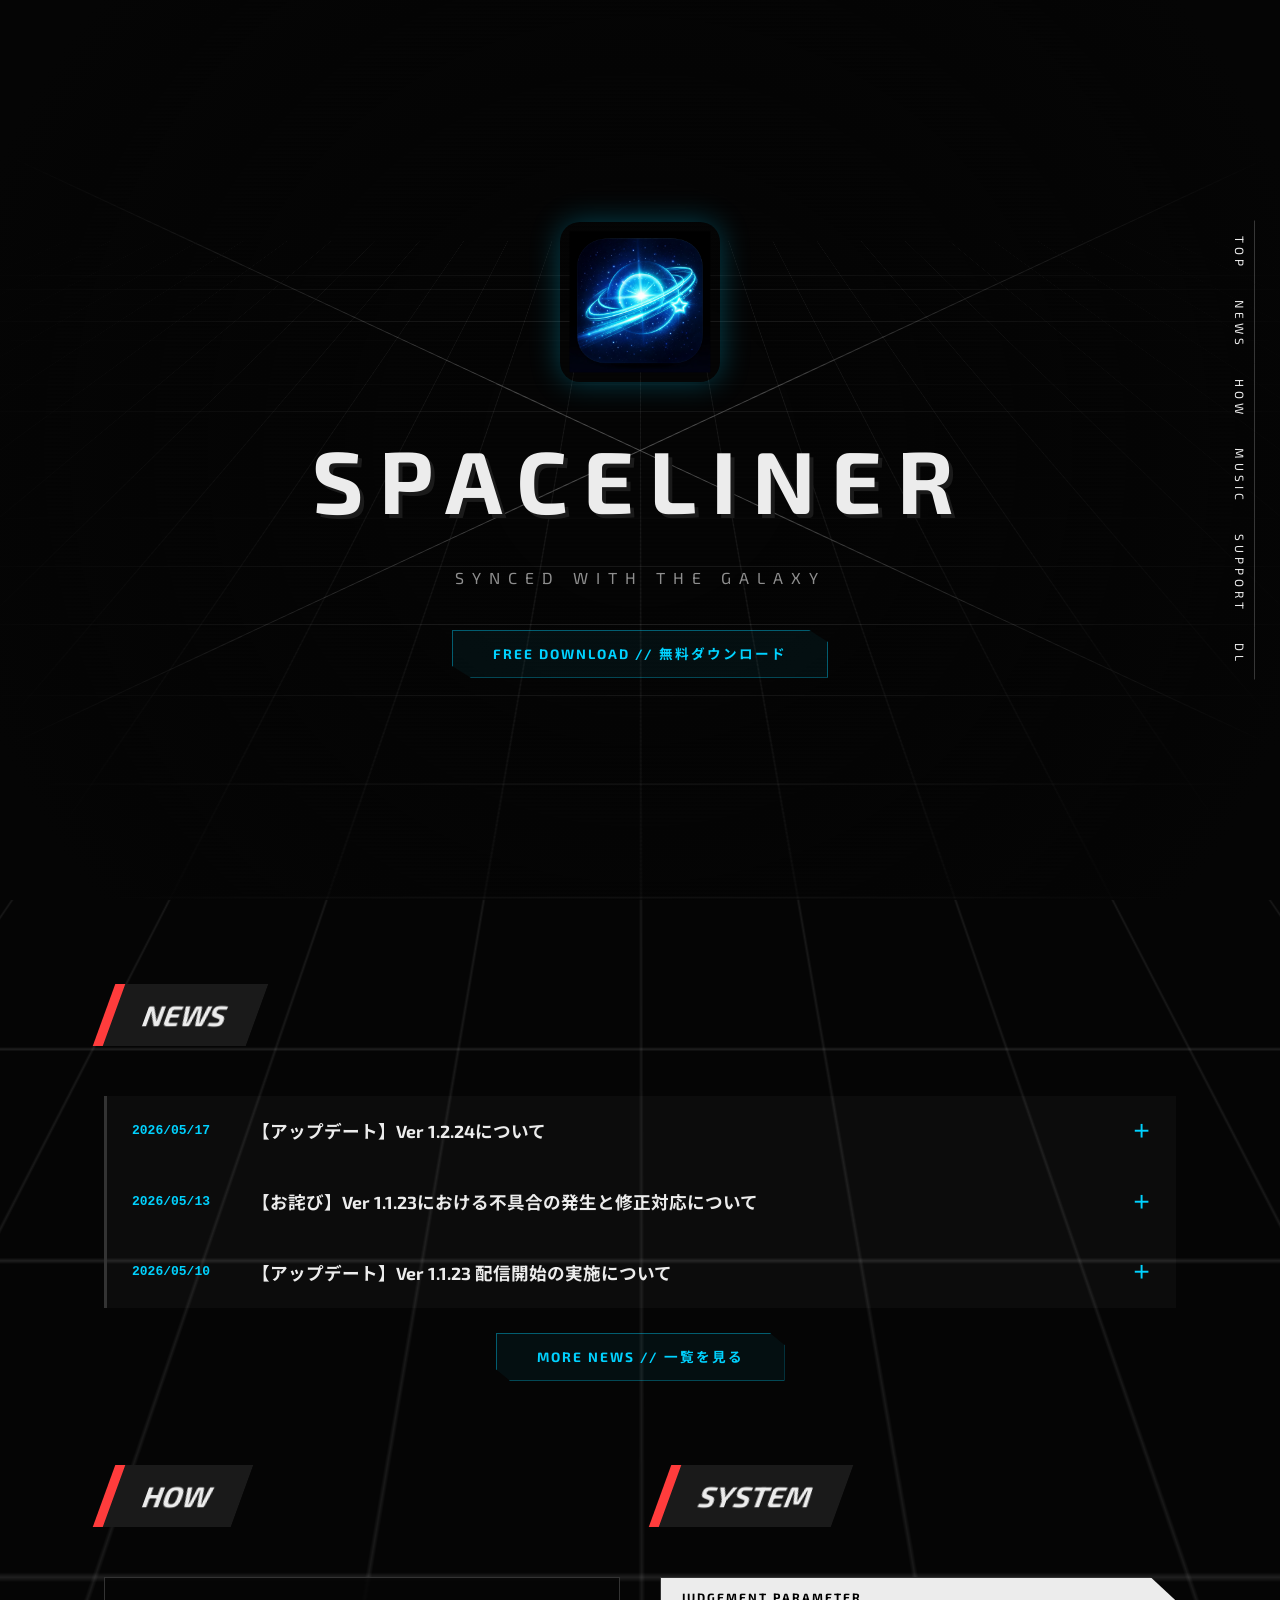
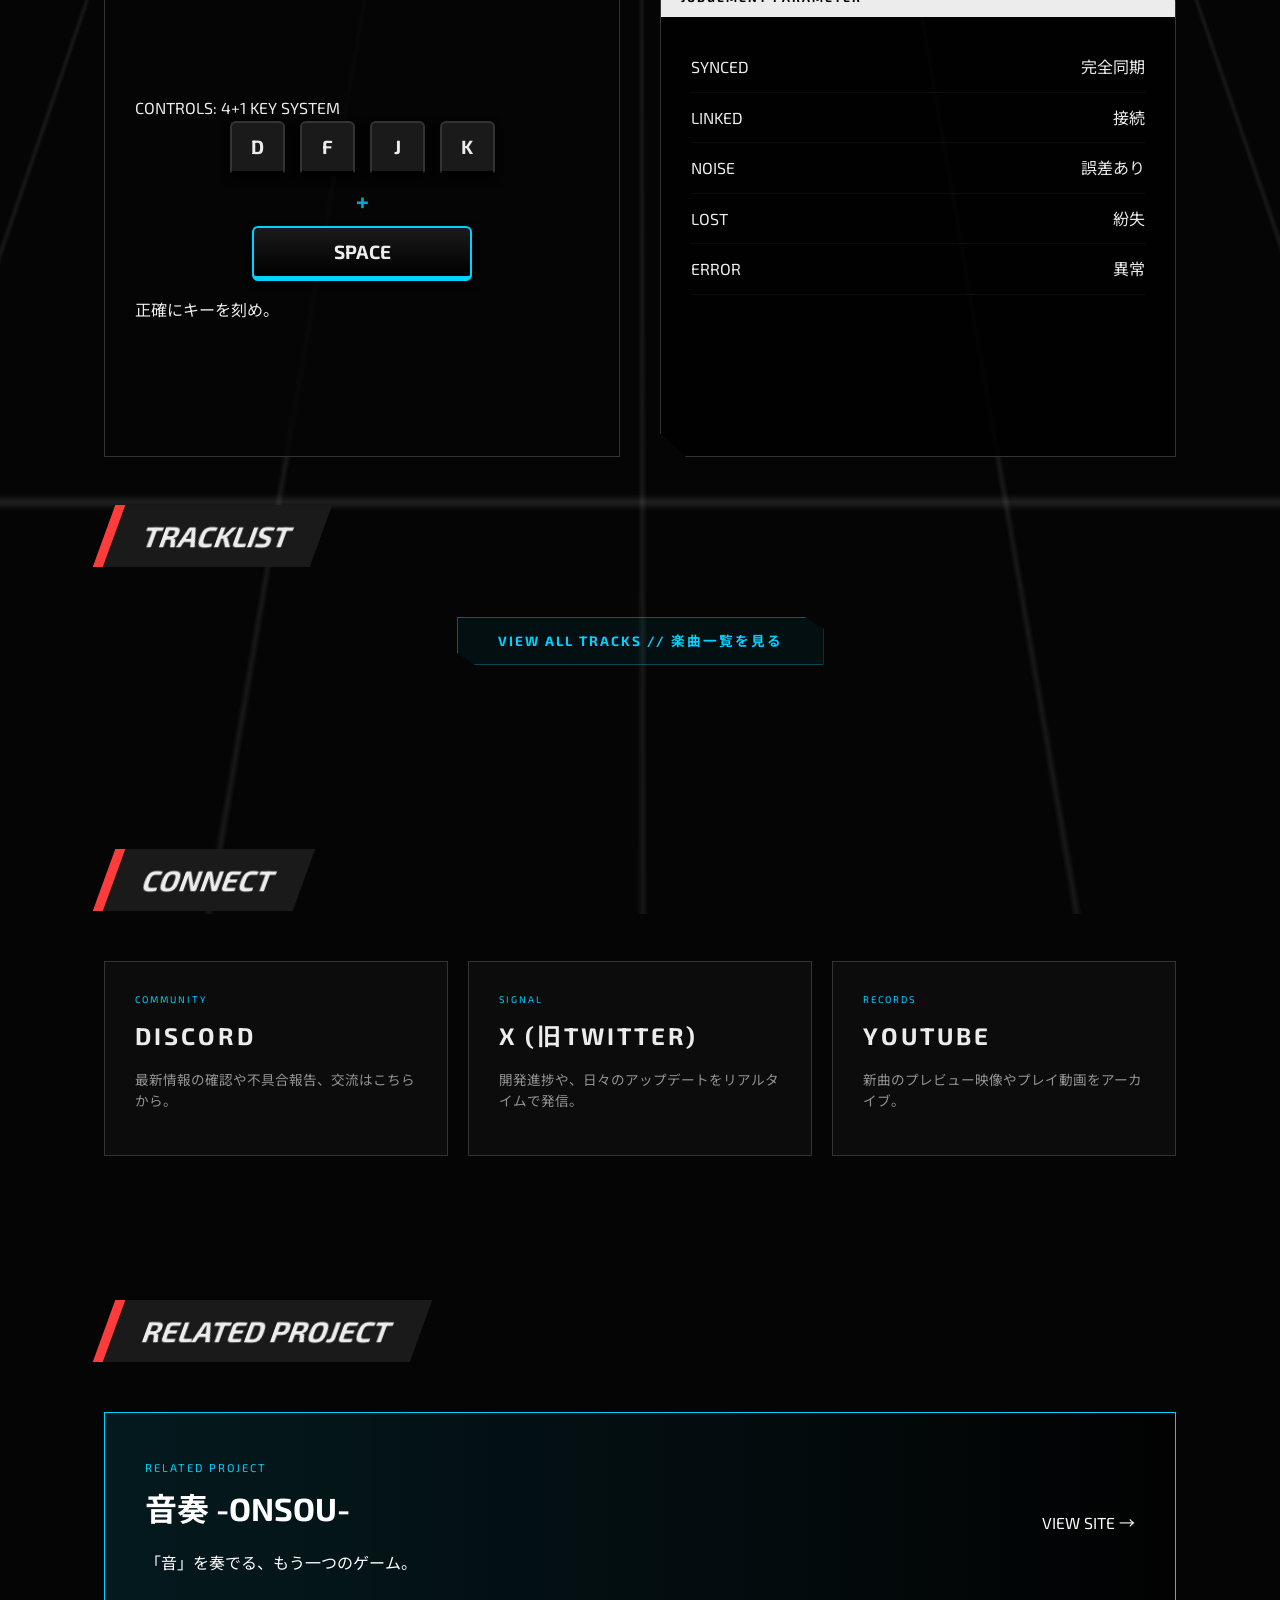
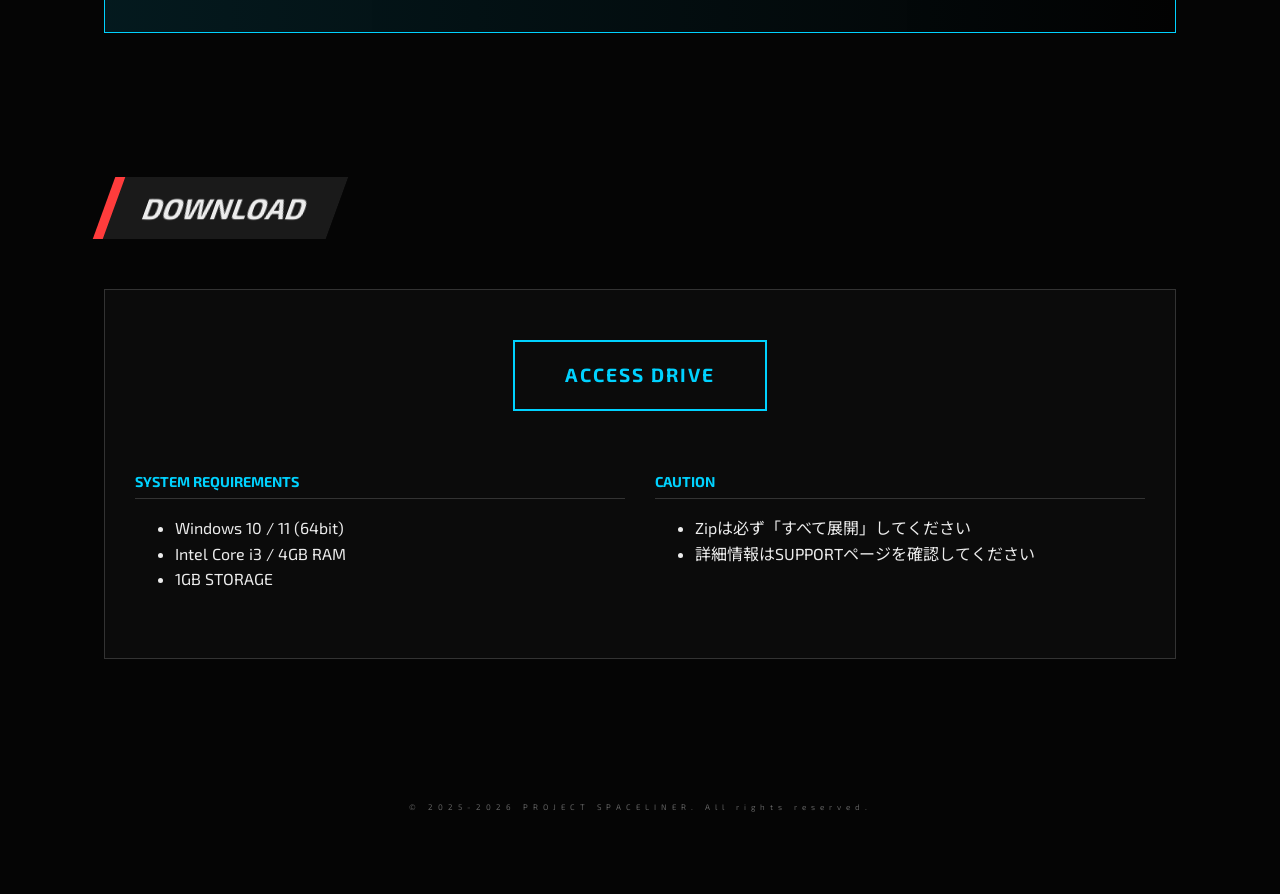
==== index.html @ e297d590 "Update index.html" ====
<!DOCTYPE html>
<html lang="ja">
<head>
    <meta charset="UTF-8">
    <meta name="viewport" content="width=device-width, initial-scale=1.0">
    <meta name="google-site-verification" content="_KMajbnJ4Vms5pa0WgsNROOZJy49E9UuADMhf4TitmY" />
    <title>Spaceliner | Official Site</title>
    <link rel="icon" href="spaceliner_icon_1024_fab.png" type="image/png">
    <link rel="stylesheet" href="style.css">
    <link href="https://fonts.googleapis.com/css2?family=Exo+2:wght@300;700&family=Noto+Sans+JP:wght@300;700&display=swap" rel="stylesheet">
</head>
<body>
    <div id="loader" class="boot-overlay">
            <div class="boot-text">SYSTEM LOADING...</div>
    </div>

    <div class="bg-container">
        <div class="grid-3d"></div>
        <div class="cross-line-l"></div>
        <div class="cross-line-r"></div>
        <div class="scanlines"></div>
    </div>

    <nav class="side-nav">
        <ul>
            <li><a href="#top">TOP</a></li>
            <li><a href="#news">NEWS</a></li>
            <li><a href="#how-to-play">HOW</a></li>
            <li><a href="#tracks">MUSIC</a></li>
            <li><a href="support.html">SUPPORT</a></li>
            <li><a href="#download">DL</a></li>
        </ul>
    </nav>

    <header id="top" class="hero">
        <div class="hero-overlay"></div>
        <div class="hero-content fade-in">
            <div class="logo-area">
                <img src="spaceliner_icon_1024.png" alt="Icon" class="hero-icon">
                <h1>SPACELINER</h1>
            </div>
            <p class="hero-tagline">SYNCED WITH THE GALAXY</p>
            
            <div class="hero-action-area" style="margin-top: 40px;">
                <a href="#download" class="news-more-button">FREE DOWNLOAD // 無料ダウンロード</a>
            </div>
        </div>
    </header>

    <main>
        <section id="news">
            <h2 class="sl-title">NEWS</h2>
            <div id="news-container" class="news-scroll-area">
                <p class="loading">SYNCING DATA...</p>
            </div>
        </section>

        <div class="top-panels-container">
            <section id="how-to-play">
                <h2 class="sl-title">HOW</h2>
                <div class="how-to-container">
                    <div class="how-to-header">CONTROLS: 4+1 KEY SYSTEM</div>
                
                    <div class="control-layout">
                        <div class="key-row-top">
                            <div class="kb-key">D</div>
                            <div class="kb-key">F</div>
                            <div class="kb-key">J</div>
                            <div class="kb-key">K</div>
                        </div>

                        <div class="key-row-mid">
                            <div class="key-separator">+</div>
                        </div>

                        <div class="key-row-bottom">
                            <div class="kb-key space-key">SPACE</div>
                        </div>
                    </div>

                    <p class="how-to-footer">正確にキーを刻め。</p>
                </div>
            </section>
        
            <section id="judgement" class="info-panel">
                <h2 class="sl-title">SYSTEM</h2>
                <div class="result-ui-mock">
                    <div class="result-header">JUDGEMENT PARAMETER</div>
                    <div class="result-body">
                        <div class="judge-row"><span class="label">SYNCED</span><span class="desc">完全同期</span></div>
                        <div class="judge-row"><span class="label">LINKED</span><span class="desc">接続</span></div>
                        <div class="judge-row"><span class="label">NOISE</span><span class="desc">誤差あり</span></div>
                        <div class="judge-row"><span class="label">LOST</span><span class="desc">紛失</span></div>
                        <div class="judge-row error"><span class="label">ERROR</span><span class="desc">異常</span></div>
                    </div>
                </div>
            </section>
        </div>
        
        <section id="tracks">
            <h2 class="sl-title">TRACKLIST</h2>
            
            <div class="news-more-btn-area" style="margin-top: 0; margin-bottom: 40px;">
                <a href="music.html" class="news-more-button">VIEW ALL TRACKS // 楽曲一覧を見る</a>
            </div>

        </section>

        <section id="connect">
            <h2 class="sl-title">CONNECT</h2>
            <div class="connect-grid">
                <a href="https://discord.gg/RG5QnGfpXJ" class="connect-card discord" target="_blank">
                    <div class="connect-tag">COMMUNITY</div>
                    <div class="connect-name">DISCORD</div>
                    <p class="connect-desc">最新情報の確認や不具合報告、交流はこちらから。</p>
                </a>
                <a href="https://x.com/ONSOU_2025" class="connect-card x-twitter" target="_blank">
                    <div class="connect-tag">SIGNAL</div>
                    <div class="connect-name">X (旧TWITTER)</div>
                    <p class="connect-desc">開発進捗や、日々のアップデートをリアルタイムで発信。</p>
                </a>
                <a href="https://www.youtube.com/channel/UCoAnS9vg0TWhv64tVN2DvXw" class="connect-card youtube" target="_blank">
                    <div class="connect-tag">RECORDS</div>
                    <div class="connect-name">YOUTUBE</div>
                    <p class="connect-desc">新曲のプレビュー映像やプレイ動画をアーカイブ。</p>
                </a>
            </div>
        </section>
        
        <section id="related">
            <h2 class="sl-title">RELATED PROJECT</h2>
            <div class="related-container">
                <a href="https://onsou2025.github.io/ONSOU-Home/" class="related-banner">
                    <div class="related-content">
                        <span class="related-tag">RELATED PROJECT</span>
                        <h3 class="related-name">音奏 -ONSOU-</h3>
                        <p class="related-text">「音」を奏でる、もう一つのゲーム。</p>
                    </div>
                    <div class="related-arrow">VIEW SITE →</div>
                </a>
            </div>
        </section>
        
        <section id="download">
            <h2 class="sl-title">DOWNLOAD</h2>
            <div class="dl-card">
                <a href="https://github.com/Spaceliner2026/spaceliner.Web/releases/download/Spaceliner_Installer-v2/Spaceliner_setup-v4.zip" class="dl-button" target="_blank">ACCESS DRIVE</a>
                <div class="spec-grid">
                    <div class="spec-item">
                        <h4 class="sub-title">SYSTEM REQUIREMENTS</h4>
                        <ul>
                            <li>Windows 10 / 11 (64bit)</li>
                            <li>Intel Core i3 / 4GB RAM</li>
                            <li>1GB STORAGE</li>
                        </ul>
                    </div>
                    <div class="spec-item caution">
                        <h4 class="sub-title">CAUTION</h4>
                        <ul>
                            <li>Zipは必ず「すべて展開」してください</li>
                            <li>詳細情報はSUPPORTページを確認してください</li>
                        </ul>
                    </div>
                </div>
            </div>
        </section>
    </main>

    <footer>
        <small>&copy; 2025-<span id="current-year"></span> PROJECT SPACELINER. All rights reserved.</small>
        <script>
            document.getElementById('current-year').textContent = new Date().getFullYear();
        </script>
    </footer>

    <script src="data.js"></script>
    <script>
        
    // Newsの呼び出し（最新3件のみ初期表示）
    function renderNews() {
        const container = document.getElementById('news-container');
        if(!container || !NEWS_DATA) return;
        container.innerHTML = '';
    
        // 最初の3件だけを取り出す
        const displayData = NEWS_DATA.slice(0, 3);
    
        displayData.forEach((item, index) => {
            const article = document.createElement('article');
            article.className = 'news-item accordion-item';
        
            const bodyText = item.body.replace(/\n/g, '<br>');
            const linkHtml = item.linkUrl ? `<a href="${item.linkUrl}" class="news-link" target="_blank">VIEW DETAILS</a>` : '';

            // 💡 階層を整理し、日付・タイトル・＋ボタンを一つのheaderにまとめました
            article.innerHTML = `
                <div class="news-header" onclick="toggleNews(${index})">
                    <span class="news-date">${item.date}</span>
                    <h3 class="news-headline">${item.title}</h3>
                    <span class="news-icon">＋</span>
                </div>
                <div id="news-content-${index}" class="news-content">
                    <div class="news-body-inner">
                        <div class="news-body">${bodyText}</div>
                        ${linkHtml}
                    </div>
                </div>`;
            container.appendChild(article);
        });

        // 3件の下に「NEWS一覧」のボタンを追加
        const btnContainer = document.createElement('div');
        btnContainer.className = 'news-more-btn-area';
        btnContainer.innerHTML = `
            <a href="news.html" class="news-more-button">MORE NEWS // 一覧を見る</a>
        `;
        container.appendChild(btnContainer);
    }

        // 開閉用関数
        function toggleNews(index) {
            const content = document.getElementById(`news-content-${index}`);
            const item = content.parentElement;
            
            // 他のニュースを閉じたい場合はこれを有効化したらいいよ~
            // document.querySelectorAll('.news-content').forEach(el => {
            //    if(el.id !== `news-content-${index}`) el.classList.remove('is-open');
            // });

            content.classList.toggle('is-open');
            item.classList.toggle('is-active');
            
            // アイコンの切り替え
            const icon = item.querySelector('.news-icon');
            icon.textContent = content.classList.contains('is-open') ? '－' : '＋';
        }
        
        // 検索フィルタリング用の関数
        function filterTracks() {
            const keyword = document.getElementById('track-search').value.toLowerCase();
            const selectedLevels = Array.from(document.querySelectorAll('.filter-group input[type="checkbox"]:checked'))
                                        .map(cb => cb.value);

            // 入力がない場合は、最小を0、最大を99として扱う
            const minInput = document.getElementById('lv-min').value;
            const maxInput = document.getElementById('lv-max').value;

            // 数値入力の値を取得（空の場合は制限なし）
            const minLv = minInput === "" ? 0 : parseInt(minInput);
            const maxLv = maxInput === "" ? 99 : parseInt(maxInput);

            renderTracks(keyword, selectedLevels, minLv, maxLv);
        }
        // ページ読み込み時に全ての曲パネルを表示するための初期実行
        window.onload = function() {
            renderNews();
            // 初期状態（空検索、全難易度、Lv0〜99）で呼び出し
            renderTracks("", ["ST", "FD", "OD", "UL"], 0, 99);
            
            // --- 追加：アニメーション制御 ---
            const loader = document.getElementById('loader');
                
            // 1.5秒間「INITIALIZING...」を見せてからフェードアウト
            setTimeout(() => {
                loader.classList.add('is-finished');
                document.body.classList.add('is-loaded');
                    
                // アニメーションが終わったらDOMから削除（メモリ節約）
                setTimeout(() => {
                    loader.style.display = 'none';
                }, 800);
            }, 1000);
        };

        function renderTracks(searchKeyword = "", selectedLevels = [], minLv = 0, maxLv = 99) {
            const container = document.getElementById('track-container');
            if(!container || !MUSIC_DATA) return;
            container.innerHTML = '';

            const filteredData = MUSIC_DATA.filter(track => {
                // 1. 検索ワード判定
                const matchesKeyword = track.title.toLowerCase().includes(searchKeyword) || 
                                       track.artist.toLowerCase().includes(searchKeyword);
        
                // 2. 難易度種類 & 数値判定
                // 選択された各難易度（ST, FD等）のうち、一つでも「数値が範囲内」であれば合格
                const hasMatchingLevel = selectedLevels.some(lv => {
                    const lvValue = parseInt(track[lv]);
                    if (!lvValue) return false; // その難易度が存在しない場合は除外
                    return lvValue >= minLv && lvValue <= maxLv;
                });

                return matchesKeyword && hasMatchingLevel;
            });

            if (filteredData.length === 0) {
                container.innerHTML = '<p class="loading">NO TRACKS FOUND</p>';
                return;
            }

            // 描画処理
            filteredData.forEach((track, index) => {
                const sideClass = (index % 2 === 0) ? 'side-l' : 'side-r';
                const div = document.createElement('div');
                div.className = `track-row ${sideClass}`;
        
               const getLvHtml = (label, value) => {
                    if (!value || value === "") return "";
                    return `<div class="${label}-label">Lv.${value}</div>`;
                };
                    
                div.innerHTML = `
                    <div class="track-cell">
                        <div class="track-info">
                            <span class="track-artist">${track.artist}</span>
                            <span class="track-title">${track.title}</span>
                        </div>
                        <div class="track-levels">
                            ${getLvHtml('ST', track.ST)}
                            ${getLvHtml('FD', track.FD)}
                            ${getLvHtml('OD', track.OD)}
                            ${getLvHtml('UL', track.UL)}
                        </div>
                    </div>
                `;
                container.appendChild(div);
            });
        }
        
        renderNews();
        renderTracks();
    </script>
</body>
</html>
---- style.css ----
/* =========================================
   Spaceliner Unified Style Sheet (Final Fix)
   ========================================= */

:root {
    --bg-black: #050505;
    --ui-gray: #1a1a1a;
    --ui-mid: #333;
    --ui-light: #ececec;
    --accent-red: #ff3c3c;
    --accent-blue: #00d2ff;
    --font-main: 'Exo 2', 'Noto Sans JP', sans-serif;
}

* { box-sizing: border-box; }
html { scroll-behavior: smooth; }

body {
    background-color: var(--bg-black);
    color: var(--ui-light);
    font-family: var(--font-main);
    margin: 0;
    overflow-x: hidden;
    line-height: 1.6;
}

/* --- 起動アニメーション用の設定 --- */

/* 1. 初期状態：メインコンテンツを隠しておく */
main, .side-nav {
    opacity: 0;
    transform: translateY(20px);
    transition: opacity 1s ease, transform 1s ease;
}

/* 2. 起動完了時のクラス */
body.is-loaded main {
    opacity: 1;
    transform: translateY(0);
}

body.is-loaded .side-nav {
    opacity: 1;
}

/* 3. 画面全体を覆うグリッチ・ブート画面 */
.boot-overlay {
    position: fixed;
    top: 0;
    left: 0;
    width: 100%;
    height: 100%;
    background: var(--bg-black);
    z-index: 9999;
    display: flex;
    flex-direction: column;
    align-items: center;
    justify-content: center;
    pointer-events: none;
    transition: opacity 0.8s ease;
}

/* 読み込み中のテキストアニメーション */
.boot-text {
    font-family: monospace;
    color: var(--accent-blue);
    font-size: 1rem;
    letter-spacing: 5px;
    text-transform: uppercase;
    overflow: hidden;
    white-space: nowrap;
    border-right: 2px solid var(--accent-blue);
    width: 0;
    animation: typing 0.5s steps(20, end) forwards, blink 0.5s step-end infinite;
}

@keyframes typing {
    from { width: 0; }
    to { width: 250px; }
}

@keyframes blink {
    from, to { border-color: transparent; }
    50% { border-color: var(--accent-blue); }
}

/* フェードアウト用 */
.boot-overlay.is-finished {
    opacity: 0;
}

/* --- 背景演出 (Background Effects) --- */
.bg-container {
    position: fixed; top: 0; left: 0; width: 100%; height: 100%;
    z-index: -10;
    perspective: 1000px;
}

.cross-line-l, .cross-line-r {
    position: absolute; width: 200%; height: 1px;
    background: linear-gradient(90deg, transparent, rgba(255,255,255,0.3), transparent);
    top: 50%; left: -50%; pointer-events: none;
}
.cross-line-l { transform: rotate(25deg); animation: bg-pulse 10s infinite alternate; }
.cross-line-r { transform: rotate(-25deg); animation: bg-pulse 10s infinite alternate-reverse; }

@keyframes bg-pulse { from { opacity: 0.1; } to { opacity: 0.5; } }

.grid-3d {
    position: absolute; width: 200%; height: 200%; top: -50%; left: -50%;
    background-image:
        linear-gradient(to right, rgba(255,255,255,0.075) 1px, transparent 1px),
        linear-gradient(to bottom, rgba(255,255,255,0.1) 1px, transparent 1px);
    background-size: 80px 80px; transform: rotateX(65deg);
    animation: grid-move 5s linear infinite;
}
@keyframes grid-move { 0% { transform: rotateX(65deg) translateY(0); } 100% { transform: rotateX(65deg) translateY(80px); } }

.scanlines {
    position: absolute; top: 0; left: 0; width: 100%; height: 100%;
    background: linear-gradient(rgba(18, 16, 16, 0) 50%, rgba(0, 0, 0, 0.2) 50%);
    background-size: 100% 4px; z-index: 5; pointer-events: none;
}

/* --- ナビゲーション (Navigation) --- */
.side-nav {
    position: fixed; right: 25px; top: 50%; transform: translateY(-50%); z-index: 1000;
}
.side-nav ul { list-style: none; padding: 0; margin: 0; }
.side-nav a {
    color: var(--ui-light); text-decoration: none; writing-mode: vertical-rl;
    font-size: 0.75rem; letter-spacing: 4px; padding: 15px 5px;
    border-right: 1px solid rgba(255,255,255,0.2); transition: 0.3s;
    display: block;
}
.side-nav a:hover { color: var(--accent-red); border-right: 1px solid var(--accent-red); }

/* --- コンテンツ共通 (Common) --- */
section {
    padding: 60px 5%;
    max-width: 1200px; /* ここが全体の基本横幅になります */
    margin: 0 auto;
}

.sl-title {
    font-size: 1.8rem; padding: 8px 30px; background: var(--ui-gray);
    display: inline-block; transform: skewX(-20deg);
    border-left: 10px solid var(--accent-red); margin-bottom: 50px;
    font-weight: 700;
}

/* --- ヒーローエリア (Hero) --- */
.hero, .support-hero {
    min-height: 80vh; display: flex; align-items: center; justify-content: center;
    text-align: center; position: relative; padding: 0 5%;
}
.hero { height: 100vh; }
.hero-overlay {
    position: absolute; top: 0; left: 0; width: 100%; height: 100%;
    background: radial-gradient(circle, transparent 20%, var(--bg-black) 90%);
    z-index: 1;
}
.hero-content { position: relative; z-index: 10; }
.hero-icon { width: 160px; border-radius: 20px; margin-bottom: 20px; box-shadow: 0 0 30px rgba(0, 210, 255, 0.3); }
h1 { font-size: clamp(2.5rem, 8vw, 5.5rem); letter-spacing: 15px; margin: 0; font-weight: 700; text-shadow: 4px 4px 0 var(--ui-gray); }
.hero-tagline { font-size: 1rem; letter-spacing: 8px; opacity: 0.6; margin-top: 15px; text-transform: uppercase; }

/* --- ヒーローエリア専用の目立つDLボタン --- */
.hero-download-button {
    display: inline-block;
    border: 1px solid rgba(255, 60, 60, 0.5);
    background: rgba(255, 60, 60, 0.05);
    color: var(--accent-red);
    padding: 15px 50px;
    font-size: 0.95rem;
    font-weight: bold;
    text-decoration: none;
    letter-spacing: 2px;
    transition: 0.3s cubic-bezier(0.19, 1, 0.22, 1);
    clip-path: polygon(0 0, 95% 0, 100% 25%, 100% 100%, 5% 100%, 0 75%);
}

.hero-download-button:hover {
    background: var(--accent-red);
    color: #000;
    border-color: var(--accent-red);
    box-shadow: 0 0 25px rgba(255, 60, 60, 0.6);
    transform: translateY(-2px);
}

/* --- ニュース (News) --- */

.news-item {
    background: rgba(255,255,255,0.03);
    border-left: 3px solid var(--ui-mid);
    transition: 0.3s;
    cursor: pointer;
    position: relative;
}

.news-item:hover {
    background: rgba(255,255,255,0.07);
    border-left-color: var(--accent-blue);
}

.news-item.is-active {
    background: rgba(255,255,255,0.1);
    border-left-color: var(--accent-red);
}

.news-header {
    padding: 20px 25px;
    display: flex;
    align-items: center;
    justify-content: space-between; /* 💡 左右の両端に要素を分散配置する */
    width: 100%;
}

.news-headline {
    font-size: 1.1rem;
    margin: 0;
    flex: 1; /* 💡 タイトルエリアを限界まで横に広げ、＋ボタンを右端へ押し出す */
}

.news-icon {
    font-size: 1.2rem;
    color: var(--accent-blue);
    margin-left: 20px;
    font-weight: bold;
    flex-shrink: 0; /* 💡 画面幅が狭まっても＋ボタンが潰れないように固定 */
}

.news-meta {
    display: flex;
    align-items: center;
    flex: 1;
}

.news-date {
    color: var(--accent-blue);
    font-family: monospace;
    font-weight: bold;
    margin-right: 20px;
    min-width: 100px;
}

.news-content {
    max-height: 0;
    overflow: hidden;
    transition: max-height 0.4s cubic-bezier(0, 1, 0, 1);
    background: rgba(0, 0, 0, 0.2);
}

.news-content.is-open {
    max-height: 1000px;
    transition: max-height 0.6s ease-in;
}

.news-body-inner {
    padding: 0 25px 30px 25px;
}

.news-body {
    font-size: 0.95rem;
    opacity: 0.8;
    margin: 15px 0;
    line-height: 1.8;
}

.news-link {
    display: inline-block; background: var(--ui-light); color: #000;
    padding: 6px 20px; text-decoration: none; font-size: 0.75rem; font-weight: bold;
    clip-path: polygon(0 0, 90% 0, 100% 100%, 0% 100%); transition: 0.3s;
}
.news-link:hover { background: var(--accent-blue); transform: scale(1.05); }

@media (max-width: 600px) {
    .news-header { flex-direction: column; align-items: flex-start; gap: 8px; }
    .news-icon { position: absolute; right: 20px; top: 25px; }
}

/* --- NEWS一覧（MORE NEWS）ボタンのデザイン --- */
.news-more-btn-area {
    text-align: center;
    margin-top: 25px;
    width: 100%;
}

.news-more-button {
    display: inline-block;
    border: 1px solid rgba(0, 210, 255, 0.4);
    background: rgba(0, 210, 255, 0.05);
    color: var(--accent-blue);
    padding: 12px 40px;
    font-size: 0.85rem;
    font-weight: bold;
    text-decoration: none;
    letter-spacing: 2px;
    transition: 0.3s cubic-bezier(0.19, 1, 0.22, 1);
    /* 右上と左下を少しだけカットしてシャープにする */
    clip-path: polygon(0 0, 95% 0, 100% 25%, 100% 100%, 5% 100%, 0 75%);
}

.news-more-button:hover {
    background: var(--accent-blue);
    color: #000;
    border-color: var(--accent-blue);
    box-shadow: 0 0 20px rgba(0, 210, 255, 0.4);
    transform: translateY(-2px);
}


/* --- 5. HOW & SYSTEM 横並び2分割調整エリア --- */

/* 左右を包む大枠（section要素は個別にせず、ここで一括コントロール） */
/* 親コンテナ：最大幅を1200pxにして中央寄せ */
.top-panels-container {
    display: flex;
    gap: 40px; /* 左右のパネルの間の溝 */
    max-width: 1200px;
    margin: 0 auto 100px auto; /* 💡 3つ目の値を 40px から 100px に増やして下の重なりを回避！ */
    padding: 0 5%; /* sectionの左右パディングと連動 */
    align-items: stretch; /* 左右の要素の高さを同じに揃える */
}

/* 左右それぞれのパネルセクション */
.top-panels-container section {
    flex: 1;
    min-width: 0;
    padding: 0 !important; /* 個別セクションのpaddingを消し、コンテナ側で制御してズレを防ぐ */
    margin: 0;
}

/* HOW TO PLAYの枠 */
.how-to-container {
    border: 1px solid var(--ui-mid);
    background: rgba(5, 5, 5, 0.8);
    padding: 30px;
    height: 100%;
    display: flex;
    flex-direction: column;
    justify-content: center; /* 中身のキーボードを上下中央寄せ */
}

/* SYSTEMの判定モック枠 */
.result-ui-mock {
    border: 1px solid var(--ui-mid);
    background: rgba(0,0,0,0.8);
    width: 100%;
    height: 100%;
    clip-path: polygon(0 0, 95% 0, 100% 5%, 100% 100%, 5% 100%, 0 95%);
}

/* SYSTEMの内部装飾 */
.result-header { background: var(--ui-light); color: #000; padding: 10px 20px; font-size: 0.75rem; font-weight: bold; letter-spacing: 2px; }
.result-body { padding: 25px 30px; }
.judge-row { display: flex; justify-content: space-between; padding: 12px 0; border-bottom: 1px solid rgba(255,255,255,0.05); }

/* モバイル表示（900px以下）の時の調整 */
@media (max-width: 900px) {
    .top-panels-container {
        flex-direction: column;
        gap: 40px;
    }
    .how-to-container, 
    .result-ui-mock {
        height: auto;
    }
    .result-ui-mock {
        clip-path: polygon(0 0, 92% 0, 100% 8%, 100% 100%, 8% 100%, 0 92%);
    }
}


/* --- キーボードパーツ設定 --- */
.control-layout {
    display: flex;
    flex-direction: column;
    align-items: center;
    gap: 10px;
}

.key-row-top { display: flex; gap: 15px; }
.key-row-mid { height: 30px; display: flex; align-items: center; justify-content: center; }
.key-separator { font-size: 1.5rem; color: var(--accent-blue); font-weight: bold; opacity: 0.8; }
.key-row-bottom { display: flex; justify-content: center; }

.kb-key {
    width: 55px; height: 55px; background: var(--ui-gray); border: 2px solid var(--ui-mid);
    border-bottom: 5px solid #000; display: flex; align-items: center; justify-content: center;
    font-weight: bold; font-size: 1.2rem; color: var(--ui-light); border-radius: 6px;
    box-shadow: 0 4px 10px rgba(0,0,0,0.5);
}

.space-key {
    width: 220px;
    background: linear-gradient(180deg, var(--ui-gray), #000);
    border-color: var(--accent-blue);
}

@media (max-width: 600px) {
    .kb-key { width: 45px; height: 45px; font-size: 1rem; }
    .space-key { width: 180px; }
}

/* --- CONNECT & RELATED --- */
.connect-grid { display: grid; grid-template-columns: repeat(auto-fit, minmax(280px, 1fr)); gap: 20px; }
.connect-card { background: rgba(255, 255, 255, 0.03); border: 1px solid var(--ui-mid); padding: 30px; text-decoration: none; color: inherit; transition: 0.4s cubic-bezier(0.165, 0.84, 0.44, 1); position: relative; overflow: hidden; }
.connect-card::before { content: ""; position: absolute; top: 0; left: 0; width: 100%; height: 2px; background: var(--accent-blue); transform: scaleX(0); transform-origin: left; transition: 0.4s; }
.connect-card:hover { background: rgba(255, 255, 255, 0.08); transform: translateY(-5px); border-color: var(--accent-blue); }
.connect-card:hover::before { transform: scaleX(1); }
.connect-tag { font-size: 0.6rem; color: var(--accent-blue); letter-spacing: 2px; margin-bottom: 10px; }
.connect-name { font-size: 1.5rem; font-weight: 700; margin-bottom: 15px; letter-spacing: 3px; }
.connect-desc { font-size: 0.85rem; opacity: 0.6; line-height: 1.5; }

.connect-card.discord:hover { border-color: #5865F2; }
.connect-card.discord:hover .connect-tag { color: #5865F2; }
.connect-card.youtube:hover { border-color: #FF0000; }
.connect-card.youtube:hover .connect-tag { color: #FF0000; }

.related-banner { display: flex; justify-content: space-between; align-items: center; background: linear-gradient(90deg, rgba(0, 210, 255, 0.1), rgba(0, 0, 0, 0.5)); border: 1px solid var(--accent-blue); padding: 40px; text-decoration: none; color: white; transition: 0.3s; }
.related-banner:hover { background: linear-gradient(90deg, rgba(0, 210, 255, 0.2), rgba(0, 0, 0, 0.8)); box-shadow: 0 0 20px rgba(0, 210, 255, 0.3); }
.related-tag { font-size: 0.7rem; color: var(--accent-blue); letter-spacing: 2px; }
.related-name { font-size: 2rem; margin: 5px 0; }


/* --- DOWNLOAD & SPEC --- */
.dl-card { background: rgba(13,13,13,0.9); padding: 50px 30px; border: 1px solid var(--ui-mid); text-align: center; }
.dl-button { display: inline-block; border: 2px solid var(--accent-blue); color: var(--accent-blue); padding: 18px 50px; text-decoration: none; font-weight: bold; font-size: 1.2rem; margin-bottom: 40px; transition: 0.3s; letter-spacing: 2px; }
.dl-button:hover { background: var(--accent-blue); color: #000; box-shadow: 0 0 25px var(--accent-blue); }
.spec-grid { display: grid; grid-template-columns: 1fr 1fr; gap: 30px; text-align: left; }
.sub-title { font-size: 0.9rem; border-bottom: 1px solid var(--ui-mid); color: var(--accent-blue); margin-bottom: 15px; padding-bottom: 5px; }


/* --- FOOTER & UTILITY --- */
footer { padding: 80px 0; text-align: center; font-size: 0.6rem; letter-spacing: 5px; opacity: 0.4; }
.loading { text-align: center; opacity: 0.5; font-size: 0.8rem; letter-spacing: 3px; }


/* --- レスポンシブ (Mobile Base) --- */
@media (max-width: 800px) {
    h1 { font-size: 2.8rem; letter-spacing: 8px; }
    .hero-tagline { font-size: 0.8rem; letter-spacing: 4px; }
    .track-row { margin: 0 !important; clip-path: none !important; transform: none !important; padding: 20px; }
    .side-l, .side-r { background: var(--ui-gray); border-bottom: 1px solid var(--ui-mid); }
    .spec-grid { grid-template-columns: 1fr; }
    .side-nav { display: none; }
    section { padding: 60px 5%; }
}

/* =========================================
   SUPPORT ページ（FAQ）用追加スタイル
   ========================================= */

/* support.html のときも main 要素をしっかり表示させる */
body.is-loaded main {
    opacity: 1;
    transform: translateY(0);
}

.faq-container {
    display: flex;
    flex-direction: column;
    gap: 20px;
    margin-top: 30px;
}

.faq-item {
    background: rgba(255, 255, 255, 0.03);
    border: 1px solid var(--ui-mid);
    border-left: 4px solid var(--accent-blue);
    padding: 20px 25px;
    transition: 0.3s;
}

.faq-item:hover {
    background: rgba(255, 255, 255, 0.06);
    border-left-color: var(--accent-red);
    box-shadow: 0 0 15px rgba(0, 210, 255, 0.1);
}

.faq-q {
    font-size: 1.1rem;
    font-weight: bold;
    color: var(--accent-blue);
    margin-bottom: 10px;
    display: flex;
    align-items: center;
}

/* 質問の頭に「Q.」を自動で付ける演出 */
.faq-q::before {
    content: "Q. ";
    color: var(--accent-red);
    margin-right: 8px;
    font-family: monospace;
}

.faq-a {
    font-size: 0.95rem;
    color: var(--ui-light);
    opacity: 0.85;
    line-height: 1.7;
    padding-left: 24px;
    white-space: pre-wrap; /* 改行を有効にする */
}

/* --- BUG STATUS BOARD (Optional pages) --- */
.status-tag { display: inline-block; padding: 3px 12px; font-size: 0.7rem; font-weight: bold; border-radius: 2px; margin-bottom: 10px; text-transform: uppercase; letter-spacing: 1px; }
.status-open { background: var(--accent-red); color: #fff; text-shadow: 0 0 5px #000; }
.status-work { background: #ffaa00; color: #000; }
.status-done { background: var(--accent-blue); color: #000; }

.bug-card { background: var(--panel-bg); border: 1px solid var(--ui-mid); padding: 20px; position: relative; overflow: hidden; }
.bug-card::before { content: ""; position: absolute; top: 0; left: 0; width: 3px; height: 100%; }
.bug-card.high::before { background: var(--accent-red); box-shadow: 0 0 10px var(--accent-red); }
.bug-card.mid::before { background: #ffaa00; }
.bug-card.low::before { background: var(--accent-blue); }

.tag-list { display: flex; flex-wrap: wrap; gap: 8px; margin-top: 15px; }
.tag-item { font-size: 0.65rem; color: var(--accent-blue); background: rgba(0, 210, 255, 0.1); border: 1px solid rgba(0, 210, 255, 0.3); padding: 2px 8px; }

/* =========================================
   モバイル・スマホ最適化（上書き・追加）
   ========================================= */

@media (max-width: 800px) {
    /* 1. 楽曲リストのホバー・タップ時のガタつき・ズレを完全に抑え込む */
    .track-row {
        margin: 0 0 10px 0 !important;
        clip-path: none !important;
        transform: none !important;
        padding: 15px 20px !important;
        background: var(--ui-gray) !important; /* グラデーションから単色にして見やすく */
        border: 1px solid var(--ui-mid);
        border-radius: 4px;
    }

    /* スマホではホバーアニメーションを無効化（横揺れを防止） */
    .side-l:hover, .side-r:hover {
        transform: none !important;
        background: var(--ui-gray) !important;
        color: var(--ui-light) !important;
        border-left: none !important;
        border-right: none !important;
    }

    /* セル内の配置をスマホ用に最適化 */
    .track-cell {
        flex-direction: column;
        align-items: flex-start !important;
        gap: 10px;
    }
    .side-r .track-cell {
        text-align: left;
    }

    .track-title {
        font-size: 1.3rem; /* 文字サイズを少しスマホ向けに小さく */
    }

    /* 2. スクールトラップ対策：スマホではリストを固定高にせず全表示（または高さを広げる） */
    .track-scroll-area {
        max-height: none !important; 
        overflow-y: visible !important;
        padding-right: 0;
    }

    /* 3. 難易度・レベルソートの余白調整 */
    .filter-group {
        gap: 8px 5px; /* 縦方向の隙間をしっかり確保 */
    }
    .filter-header {
        margin-bottom: 5px;
        transform: none; /* スマホでは斜めを戻して文字を読みやすく */
    }
    .level-range-filter {
        margin-left: 0;
        margin-top: 5px;
        width: 100%;
    }
}

@media (max-width: 480px) {
    /* 4. 極小画面（iPhone SEなど）でのキーボード配置の崩れ防止 */
    .how-to-container {
        padding: 20px 10px;
    }
    .key-row-top {
        gap: 8px;
    }
    .kb-key {
        width: 40px;
        height: 40px;
        font-size: 0.9rem;
    }
    .space-key {
        width: 150px;
    }
    
    /* ニュースの文字サイズ微調整 */
    .news-headline {
        font-size: 1rem;
    }
}


/* --- 楽曲リスト (Music Cross UI) --- */
.search-container { margin-bottom: 20px; width: 100%; max-width: 600px; }
#track-search {
    width: 100%; background: rgba(255, 255, 255, 0.05); border: none;
    border-left: 4px solid var(--accent-blue); padding: 12px 20px;
    color: var(--ui-light); font-family: var(--font-main); font-size: 1rem;
    letter-spacing: 2px; outline: none; transition: 0.3s;
}
#track-search:focus { background: rgba(255, 255, 255, 0.1); border-left-color: var(--accent-red); box-shadow: 0 0 15px rgba(0, 210, 255, 0.2); }
#track-search::placeholder { color: rgba(255, 255, 255, 0.3); font-size: 0.8rem; }

.filter-group { display: flex; gap: 10px; margin-top: 15px; flex-wrap: wrap; }
.filter-item { cursor: pointer; user-select: none; }
.filter-item input { display: none; }

.filter-header {
    font-size: 0.7rem; color: var(--accent-blue); background: rgba(0, 210, 255, 0.1);
    padding: 2px 10px; margin-right: 5px; border-left: 3px solid var(--accent-blue);
    display: flex; align-items: center; font-weight: bold; letter-spacing: 1px;
    text-transform: uppercase; transform: skewX(-15deg);
}

@media (max-width: 800px) {
    .filter-header { width: 100%; margin-bottom: 5px; margin-left: 0 !important; }
}

.filter-label { display: inline-block; padding: 5px 15px; border: 1px solid rgba(255, 255, 255, 0.2); font-size: 0.75rem; font-weight: bold; transition: 0.3s; background: rgba(0, 0, 0, 0.3); }
.filter-item input:checked + .filter-label { background: var(--ui-light); color: #000; box-shadow: 0 0 10px rgba(255, 255, 255, 0.2); }

.filter-item input:checked + .st-color { border-color: #00ffcc; color: #00ffcc; background: rgba(0, 255, 204, 0.1); }
.filter-item input:checked + .fd-color { border-color: #ffff00; color: #ffff00; background: rgba(255, 255, 0, 0.1); }
.filter-item input:checked + .od-color { border-color: #ff0066; color: #ff0066; background: rgba(255, 0, 102, 0.1); }
.filter-item input:checked + .ul-color { border-color: #aa00ff; color: #aa00ff; background: rgba(170, 0, 255, 0.1); }

.level-range-filter { display: flex; align-items: center; gap: 8px; margin-left: 10px; color: var(--ui-light); font-size: 0.8rem; }
.level-range-filter input { width: 60px; background: rgba(255, 255, 255, 0.05); border: 1px solid var(--ui-mid); color: var(--accent-blue); padding: 4px 8px; text-align: center; font-family: var(--font-main); outline: none; }
.level-range-filter input::-webkit-inner-spin-button, .level-range-filter input::-webkit-outer-spin-button { -webkit-appearance: none; margin: 0; }
.level-range-filter input:focus { border-color: var(--accent-blue); background: rgba(0, 210, 255, 0.1); }

.track-scroll-area { display: flex; flex-direction: column; gap: 15px; max-height: 565px; overflow-y: auto; padding-right: 10px; }
.track-container { display: flex; flex-direction: column; gap: 4px; }
.track-row { position: relative; padding: 20px 40px; transition: 0.5s cubic-bezier(0.19, 1, 0.22, 1); cursor: pointer; text-decoration: none; color: inherit; }

.side-l { background: linear-gradient(90deg, var(--ui-gray) 0%, transparent 100%); clip-path: polygon(0 0, 90% 0, 98% 100%, 0% 100%); margin-right: 8%; }
.side-r { background: linear-gradient(-90deg, var(--ui-gray) 0%, transparent 100%); clip-path: polygon(2% 0, 100% 0, 100% 100%, 10% 100%); margin-left: 8%; text-align: right; }

.side-l:hover { transform: translateX(30px); background: var(--ui-light); color: #000; border-left: 6px solid var(--accent-red); }
.side-r:hover { transform: translateX(-30px); background: var(--ui-light); color: #000; border-right: 6px solid var(--accent-blue); }

.track-cell { display: flex; align-items: center; gap: 20px; }
.side-r .track-cell { justify-content: flex-end; }

.track-levels { display: flex; }
.ST-label { padding: 5px; font-size: 1.5rem; font-weight: 900; color: #3dff3d; font-style: italic; }
.FD-label { padding: 5px; font-size: 1.5rem; font-weight: 900; color: #ffff3d; font-style: italic; }
.OD-label { padding: 5px; font-size: 1.5rem; font-weight: 900; color: var(--accent-red); font-style: italic; }
.UL-label { padding: 5px; font-size: 1.5rem; font-weight: 900; color: #9e3dff; font-style: italic; }

.track-row:hover .ST-label { color: #008000; }
.track-row:hover .FD-label { color: #8a8a00; }
.track-row:hover .OD-label { color: #b30000; }
.track-row:hover .UL-label { color: #5a00b3; }

.track-row:hover .track-cell [class*="-label"] { text-shadow: 1px 1px 0px rgba(255,255,255,0.5); transition: color 0.3s; }
.track-title { font-size: 1.6rem; font-weight: 700; display: block; line-height: 1.2; }
.track-artist { font-size: 0.85rem; opacity: 0.6; }


/* =========================================
   モバイル・スマホ最適化（上書き・追加）
   ========================================= */

@media (max-width: 800px) {
    /* 1. 楽曲リストのホバー・タップ時のガタつき・ズレを完全に抑え込む */
    .track-row {
        margin: 0 0 10px 0 !important;
        clip-path: none !important;
        transform: none !important;
        padding: 15px 20px !important;
        background: var(--ui-gray) !important; /* グラデーションから単色にして見やすく */
        border: 1px solid var(--ui-mid);
        border-radius: 4px;
    }

    /* スマホではホバーアニメーションを無効化（横揺れを防止） */
    .side-l:hover, .side-r:hover {
        transform: none !important;
        background: var(--ui-gray) !important;
        color: var(--ui-light) !important;
        border-left: none !important;
        border-right: none !important;
    }

    /* セル内の配置をスマホ用に最適化 */
    .track-cell {
        flex-direction: column;
        align-items: flex-start !important;
        gap: 10px;
    }
    .side-r .track-cell {
        text-align: left;
    }

    .track-title {
        font-size: 1.3rem; /* 文字サイズを少しスマホ向けに小さく */
    }

    /* 2. スクールトラップ対策：スマホではリストを固定高にせず全表示（または高さを広げる） */
    .track-scroll-area {
        max-height: none !important; 
        overflow-y: visible !important;
        padding-right: 0;
    }

    /* 3. 難易度・レベルソートの余白調整 */
    .filter-group {
        gap: 8px 5px; /* 縦方向の隙間をしっかり確保 */
    }
    .filter-header {
        margin-bottom: 5px;
        transform: none; /* スマホでは斜めを戻して文字を読みやすく */
    }
    .level-range-filter {
        margin-left: 0;
        margin-top: 5px;
        width: 100%;
    }
}

@media (max-width: 480px) {
    /* 4. 極小画面（iPhone SEなど）でのキーボード配置の崩れ防止 */
    .how-to-container {
        padding: 20px 10px;
    }
    .key-row-top {
        gap: 8px;
    }
    .kb-key {
        width: 40px;
        height: 40px;
        font-size: 0.9rem;
    }
    .space-key {
        width: 150px;
    }
    
    /* ニュースの文字サイズ微調整 */
    .news-headline {
        font-size: 1rem;
    }
}
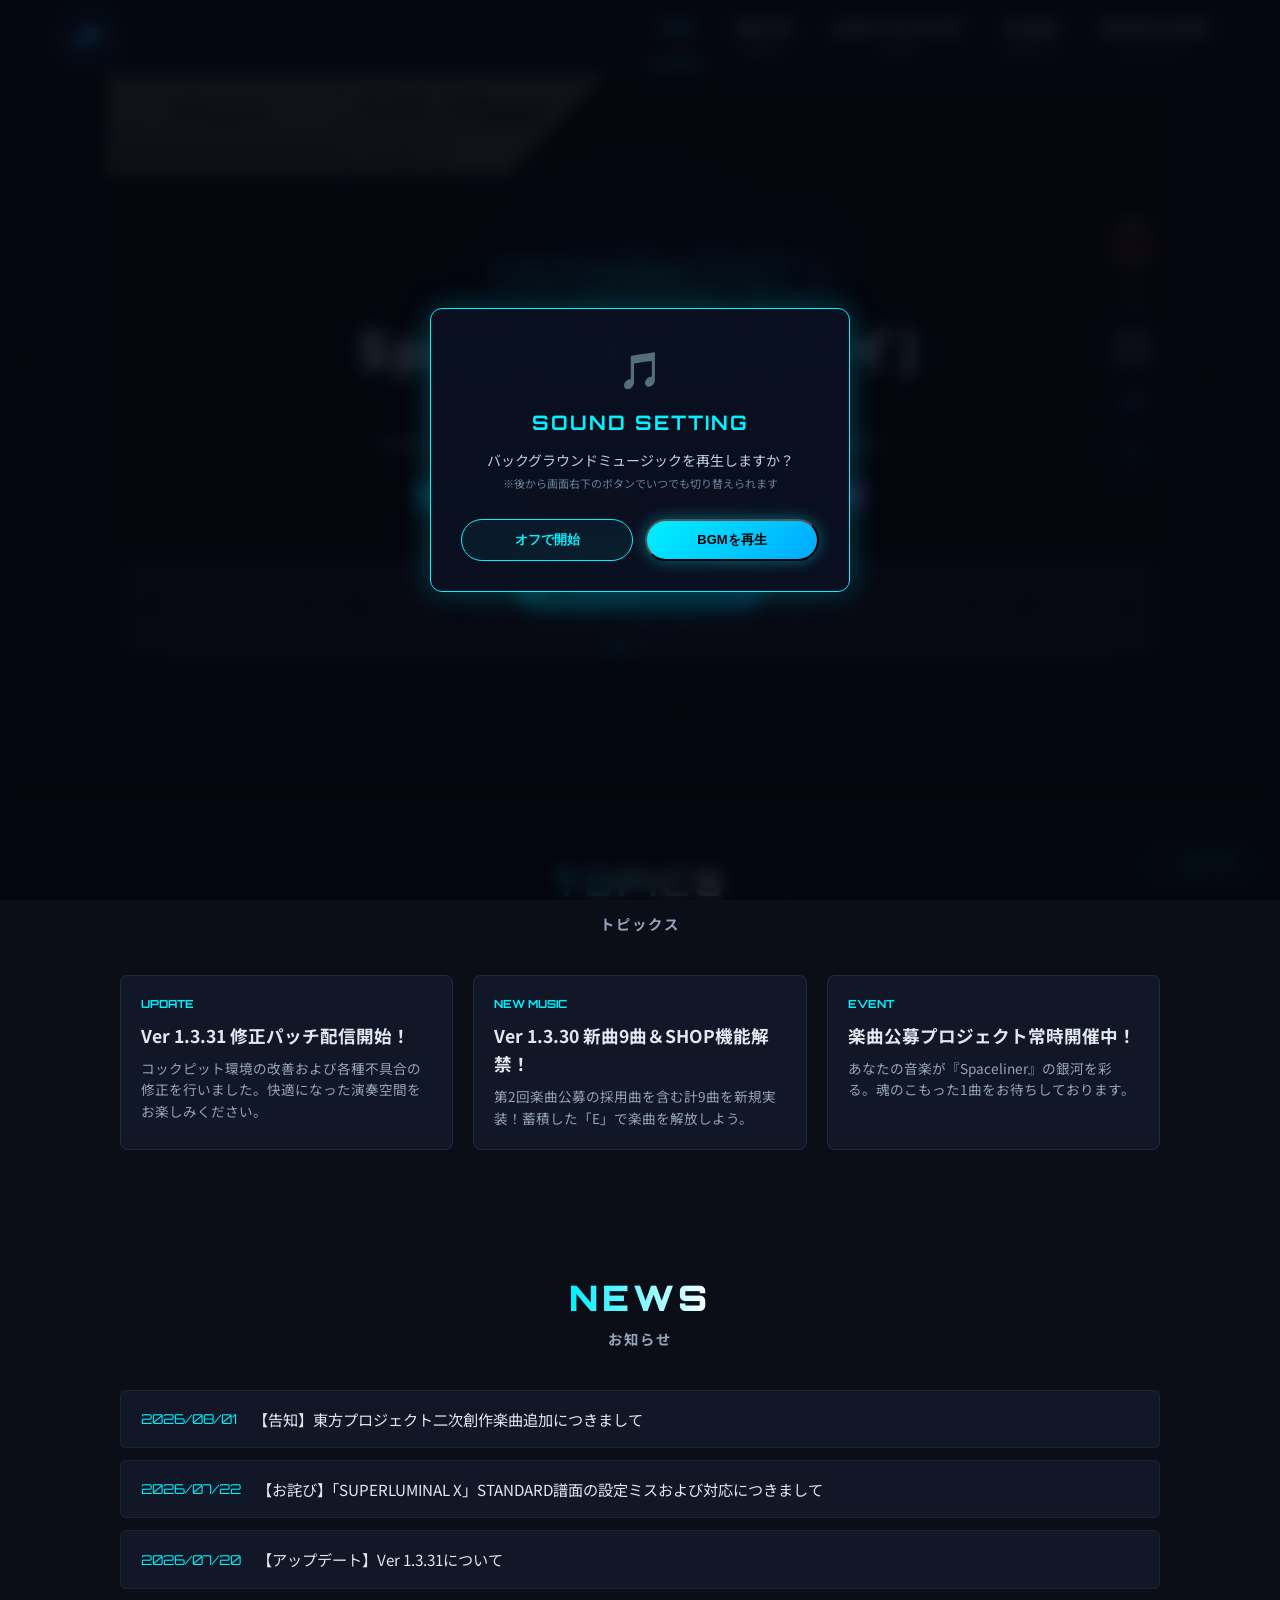
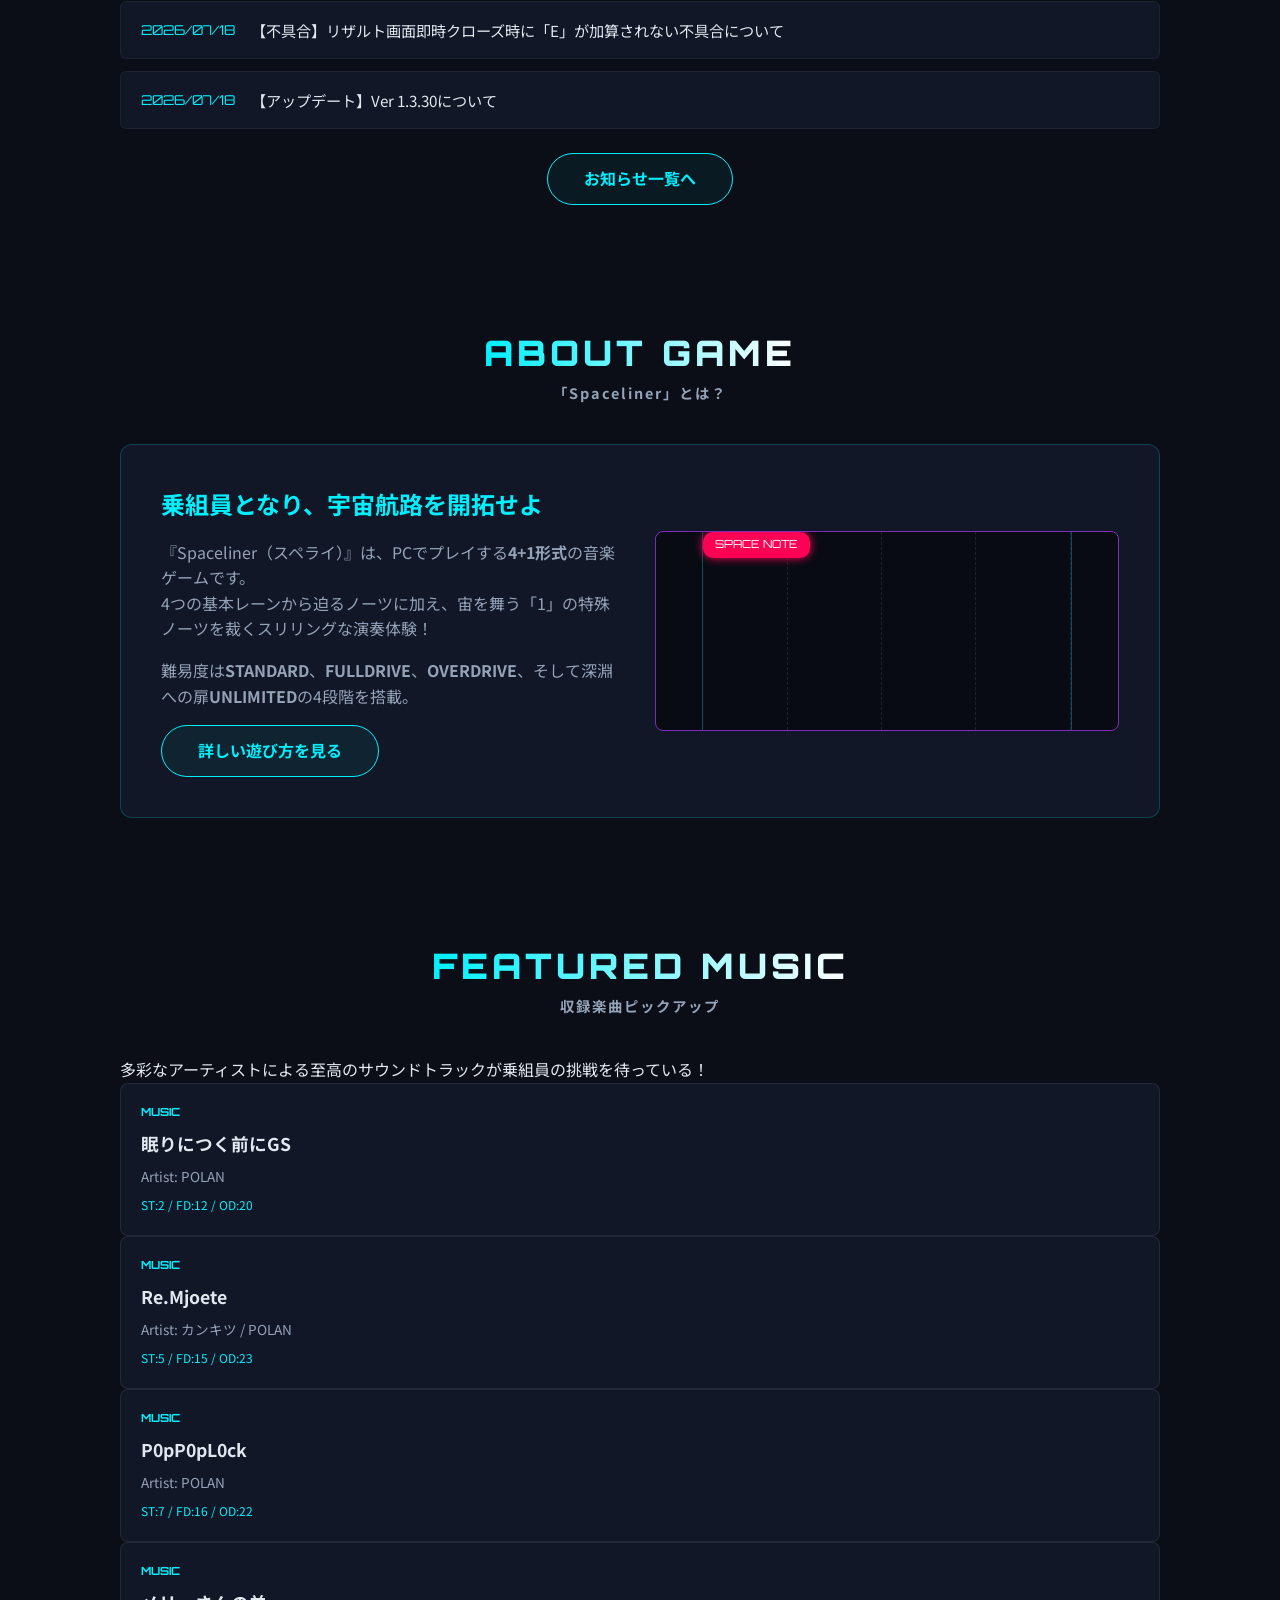
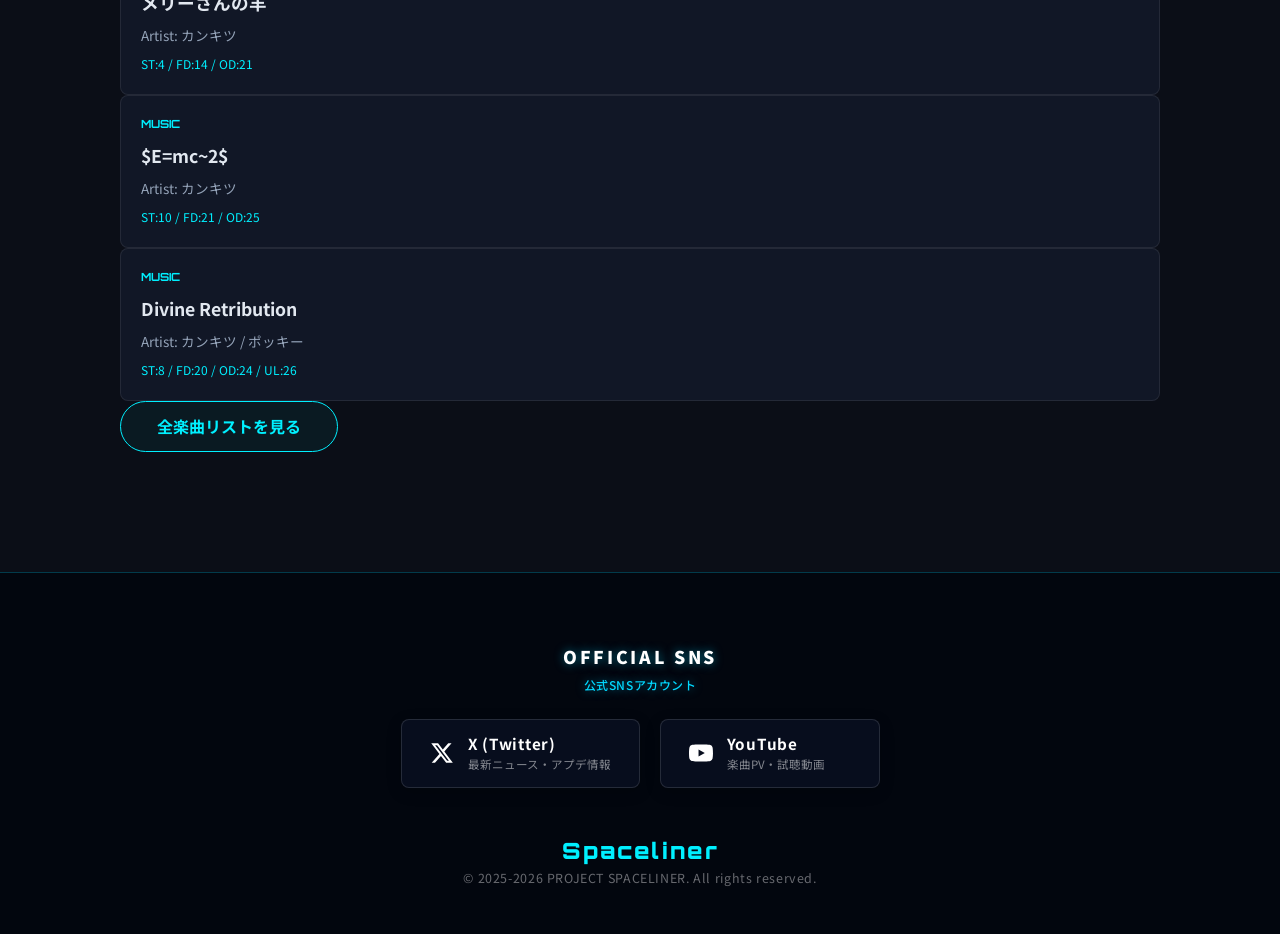
==== commit 4c54ae2a: "Add files via upload" ====
--- a/index.html
+++ b/index.html
@@ -1,334 +1,247 @@
-<!DOCTYPE html>
-<html lang="ja">
-<head>
-    <meta charset="UTF-8">
-    <meta name="viewport" content="width=device-width, initial-scale=1.0">
-    <meta name="google-site-verification" content="_KMajbnJ4Vms5pa0WgsNROOZJy49E9UuADMhf4TitmY" />
-    <title>Spaceliner | Official Site</title>
-    <link rel="icon" href="spaceliner_icon_1024_fab.png" type="image/png">
-    <link rel="stylesheet" href="style.css">
-    <link href="https://fonts.googleapis.com/css2?family=Exo+2:wght@300;700&family=Noto+Sans+JP:wght@300;700&display=swap" rel="stylesheet">
-</head>
-<body>
-    <div id="loader" class="boot-overlay">
-            <div class="boot-text">SYSTEM LOADING...</div>
-    </div>
-
-    <div class="bg-container">
-        <div class="grid-3d"></div>
-        <div class="cross-line-l"></div>
-        <div class="cross-line-r"></div>
-        <div class="scanlines"></div>
-    </div>
-
-    <nav class="side-nav">
-        <ul>
-            <li><a href="#top">TOP</a></li>
-            <li><a href="#news">NEWS</a></li>
-            <li><a href="#how-to-play">HOW</a></li>
-            <li><a href="#tracks">MUSIC</a></li>
-            <li><a href="support.html">SUPPORT</a></li>
-            <li><a href="#download">DL</a></li>
-        </ul>
-    </nav>
-
-    <header id="top" class="hero">
-        <div class="hero-overlay"></div>
-        <div class="hero-content fade-in">
-            <div class="logo-area">
-                <img src="spaceliner_icon_1024.png" alt="Icon" class="hero-icon">
-                <h1>SPACELINER</h1>
-            </div>
-            <p class="hero-tagline">SYNCED WITH THE GALAXY</p>
-            
-            <div class="hero-action-area" style="margin-top: 40px;">
-                <a href="#download" class="news-more-button">FREE DOWNLOAD // 無料ダウンロード</a>
-            </div>
-        </div>
-    </header>
-
-    <main>
-        <section id="news">
-            <h2 class="sl-title">NEWS</h2>
-            <div id="news-container" class="news-scroll-area">
-                <p class="loading">SYNCING DATA...</p>
-            </div>
-        </section>
-
-        <div class="top-panels-container">
-            <section id="how-to-play">
-                <h2 class="sl-title">HOW</h2>
-                <div class="how-to-container">
-                    <div class="how-to-header">CONTROLS: 4+1 KEY SYSTEM</div>
-                
-                    <div class="control-layout">
-                        <div class="key-row-top">
-                            <div class="kb-key">D</div>
-                            <div class="kb-key">F</div>
-                            <div class="kb-key">J</div>
-                            <div class="kb-key">K</div>
-                        </div>
-
-                        <div class="key-row-mid">
-                            <div class="key-separator">+</div>
-                        </div>
-
-                        <div class="key-row-bottom">
-                            <div class="kb-key space-key">SPACE</div>
-                        </div>
-                    </div>
-
-                    <p class="how-to-footer">正確にキーを刻め。</p>
-                </div>
-            </section>
-        
-            <section id="judgement" class="info-panel">
-                <h2 class="sl-title">SYSTEM</h2>
-                <div class="result-ui-mock">
-                    <div class="result-header">JUDGEMENT PARAMETER</div>
-                    <div class="result-body">
-                        <div class="judge-row"><span class="label">SYNCED</span><span class="desc">完全同期</span></div>
-                        <div class="judge-row"><span class="label">LINKED</span><span class="desc">接続</span></div>
-                        <div class="judge-row"><span class="label">NOISE</span><span class="desc">誤差あり</span></div>
-                        <div class="judge-row"><span class="label">LOST</span><span class="desc">紛失</span></div>
-                        <div class="judge-row error"><span class="label">ERROR</span><span class="desc">異常</span></div>
-                    </div>
-                </div>
-            </section>
-        </div>
-        
-        <section id="tracks">
-            <h2 class="sl-title">TRACKLIST</h2>
-            
-            <div class="news-more-btn-area" style="margin-top: 0; margin-bottom: 40px;">
-                <a href="music.html" class="news-more-button">VIEW ALL TRACKS // 楽曲一覧を見る</a>
-            </div>
-
-        </section>
-
-        <section id="connect">
-            <h2 class="sl-title">CONNECT</h2>
-            <div class="connect-grid">
-                <a href="https://discord.gg/RG5QnGfpXJ" class="connect-card discord" target="_blank">
-                    <div class="connect-tag">COMMUNITY</div>
-                    <div class="connect-name">DISCORD</div>
-                    <p class="connect-desc">最新情報の確認や不具合報告、交流はこちらから。</p>
-                </a>
-                <a href="https://x.com/ONSOU_2025" class="connect-card x-twitter" target="_blank">
-                    <div class="connect-tag">SIGNAL</div>
-                    <div class="connect-name">X (旧TWITTER)</div>
-                    <p class="connect-desc">開発進捗や、日々のアップデートをリアルタイムで発信。</p>
-                </a>
-                <a href="https://www.youtube.com/channel/UCoAnS9vg0TWhv64tVN2DvXw" class="connect-card youtube" target="_blank">
-                    <div class="connect-tag">RECORDS</div>
-                    <div class="connect-name">YOUTUBE</div>
-                    <p class="connect-desc">新曲のプレビュー映像やプレイ動画をアーカイブ。</p>
-                </a>
-            </div>
-        </section>
-        
-        <section id="related">
-            <h2 class="sl-title">RELATED PROJECT</h2>
-            <div class="related-container">
-                <a href="https://onsou2025.github.io/ONSOU-Home/" class="related-banner">
-                    <div class="related-content">
-                        <span class="related-tag">RELATED PROJECT</span>
-                        <h3 class="related-name">音奏 -ONSOU-</h3>
-                        <p class="related-text">「音」を奏でる、もう一つのゲーム。</p>
-                    </div>
-                    <div class="related-arrow">VIEW SITE →</div>
-                </a>
-            </div>
-        </section>
-        
-        <section id="download">
-            <h2 class="sl-title">DOWNLOAD</h2>
-            <div class="dl-card">
-                <a href="https://github.com/Spaceliner2026/spaceliner.Web/releases/download/Spaceliner_Installer-v2/Spaceliner_setup-v4.zip" class="dl-button" target="_blank">ACCESS DRIVE</a>
-                <div class="spec-grid">
-                    <div class="spec-item">
-                        <h4 class="sub-title">SYSTEM REQUIREMENTS</h4>
-                        <ul>
-                            <li>Windows 10 / 11 (64bit)</li>
-                            <li>Intel Core i3 / 4GB RAM</li>
-                            <li>1GB STORAGE</li>
-                        </ul>
-                    </div>
-                    <div class="spec-item caution">
-                        <h4 class="sub-title">CAUTION</h4>
-                        <ul>
-                            <li>Zipは必ず「すべて展開」してください</li>
-                            <li>詳細情報はSUPPORTページを確認してください</li>
-                        </ul>
-                    </div>
-                </div>
-            </div>
-        </section>
-    </main>
-
-    <footer>
-        <small>&copy; 2025-<span id="current-year"></span> PROJECT SPACELINER. All rights reserved.</small>
-        <script>
-            document.getElementById('current-year').textContent = new Date().getFullYear();
-        </script>
-    </footer>
-
-    <script src="data.js"></script>
-    <script>
-        
-    // Newsの呼び出し（最新3件のみ初期表示）
-    function renderNews() {
-        const container = document.getElementById('news-container');
-        if(!container || !NEWS_DATA) return;
-        container.innerHTML = '';
-    
-        // 最初の3件だけを取り出す
-        const displayData = NEWS_DATA.slice(0, 3);
-    
-        displayData.forEach((item, index) => {
-            const article = document.createElement('article');
-            article.className = 'news-item accordion-item';
-        
-            const bodyText = item.body.replace(/\n/g, '<br>');
-            const linkHtml = item.linkUrl ? `<a href="${item.linkUrl}" class="news-link" target="_blank">VIEW DETAILS</a>` : '';
-
-            // 💡 階層を整理し、日付・タイトル・＋ボタンを一つのheaderにまとめました
-            article.innerHTML = `
-                <div class="news-header" onclick="toggleNews(${index})">
-                    <span class="news-date">${item.date}</span>
-                    <h3 class="news-headline">${item.title}</h3>
-                    <span class="news-icon">＋</span>
-                </div>
-                <div id="news-content-${index}" class="news-content">
-                    <div class="news-body-inner">
-                        <div class="news-body">${bodyText}</div>
-                        ${linkHtml}
-                    </div>
-                </div>`;
-            container.appendChild(article);
-        });
-
-        // 3件の下に「NEWS一覧」のボタンを追加
-        const btnContainer = document.createElement('div');
-        btnContainer.className = 'news-more-btn-area';
-        btnContainer.innerHTML = `
-            <a href="news.html" class="news-more-button">MORE NEWS // 一覧を見る</a>
-        `;
-        container.appendChild(btnContainer);
-    }
-
-        // 開閉用関数
-        function toggleNews(index) {
-            const content = document.getElementById(`news-content-${index}`);
-            const item = content.parentElement;
-            
-            // 他のニュースを閉じたい場合はこれを有効化したらいいよ~
-            // document.querySelectorAll('.news-content').forEach(el => {
-            //    if(el.id !== `news-content-${index}`) el.classList.remove('is-open');
-            // });
-
-            content.classList.toggle('is-open');
-            item.classList.toggle('is-active');
-            
-            // アイコンの切り替え
-            const icon = item.querySelector('.news-icon');
-            icon.textContent = content.classList.contains('is-open') ? '－' : '＋';
-        }
-        
-        // 検索フィルタリング用の関数
-        function filterTracks() {
-            const keyword = document.getElementById('track-search').value.toLowerCase();
-            const selectedLevels = Array.from(document.querySelectorAll('.filter-group input[type="checkbox"]:checked'))
-                                        .map(cb => cb.value);
-
-            // 入力がない場合は、最小を0、最大を99として扱う
-            const minInput = document.getElementById('lv-min').value;
-            const maxInput = document.getElementById('lv-max').value;
-
-            // 数値入力の値を取得（空の場合は制限なし）
-            const minLv = minInput === "" ? 0 : parseInt(minInput);
-            const maxLv = maxInput === "" ? 99 : parseInt(maxInput);
-
-            renderTracks(keyword, selectedLevels, minLv, maxLv);
-        }
-        // ページ読み込み時に全ての曲パネルを表示するための初期実行
-        window.onload = function() {
-            renderNews();
-            // 初期状態（空検索、全難易度、Lv0〜99）で呼び出し
-            renderTracks("", ["ST", "FD", "OD", "UL"], 0, 99);
-            
-            // --- 追加：アニメーション制御 ---
-            const loader = document.getElementById('loader');
-                
-            // 1.5秒間「INITIALIZING...」を見せてからフェードアウト
-            setTimeout(() => {
-                loader.classList.add('is-finished');
-                document.body.classList.add('is-loaded');
-                    
-                // アニメーションが終わったらDOMから削除（メモリ節約）
-                setTimeout(() => {
-                    loader.style.display = 'none';
-                }, 800);
-            }, 1000);
-        };
-
-        function renderTracks(searchKeyword = "", selectedLevels = [], minLv = 0, maxLv = 99) {
-            const container = document.getElementById('track-container');
-            if(!container || !MUSIC_DATA) return;
-            container.innerHTML = '';
-
-            const filteredData = MUSIC_DATA.filter(track => {
-                // 1. 検索ワード判定
-                const matchesKeyword = track.title.toLowerCase().includes(searchKeyword) || 
-                                       track.artist.toLowerCase().includes(searchKeyword);
-        
-                // 2. 難易度種類 & 数値判定
-                // 選択された各難易度（ST, FD等）のうち、一つでも「数値が範囲内」であれば合格
-                const hasMatchingLevel = selectedLevels.some(lv => {
-                    const lvValue = parseInt(track[lv]);
-                    if (!lvValue) return false; // その難易度が存在しない場合は除外
-                    return lvValue >= minLv && lvValue <= maxLv;
-                });
-
-                return matchesKeyword && hasMatchingLevel;
-            });
-
-            if (filteredData.length === 0) {
-                container.innerHTML = '<p class="loading">NO TRACKS FOUND</p>';
-                return;
-            }
-
-            // 描画処理
-            filteredData.forEach((track, index) => {
-                const sideClass = (index % 2 === 0) ? 'side-l' : 'side-r';
-                const div = document.createElement('div');
-                div.className = `track-row ${sideClass}`;
-        
-               const getLvHtml = (label, value) => {
-                    if (!value || value === "") return "";
-                    return `<div class="${label}-label">Lv.${value}</div>`;
-                };
-                    
-                div.innerHTML = `
-                    <div class="track-cell">
-                        <div class="track-info">
-                            <span class="track-artist">${track.artist}</span>
-                            <span class="track-title">${track.title}</span>
-                        </div>
-                        <div class="track-levels">
-                            ${getLvHtml('ST', track.ST)}
-                            ${getLvHtml('FD', track.FD)}
-                            ${getLvHtml('OD', track.OD)}
-                            ${getLvHtml('UL', track.UL)}
-                        </div>
-                    </div>
-                `;
-                container.appendChild(div);
-            });
-        }
-        
-        renderNews();
-        renderTracks();
-    </script>
-</body>
-</html>
+<!DOCTYPE html>
+<html lang="ja">
+<head>
+  <meta charset="UTF-8">
+  <meta name="viewport" content="width=device-width, initial-scale=1.0">
+  <title>Spaceliner (スペライ) 公式サイト | 4+1形式 PC向け宇宙遠征音楽ゲーム</title>
+  <link rel="stylesheet" href="style.css">
+  <link rel="preconnect" href="https://fonts.googleapis.com">
+  <link rel="preconnect" href="https://fonts.gstatic.com" crossorigin>
+  <link href="https://fonts.googleapis.com/css2?family=Orbitron:wght@400;700;900&family=Noto+Sans+JP:wght@400;700;900&display=swap" rel="stylesheet">
+</head>
+<body class="page-top">
+  <!-- 背景描画用Canvas（最背面に固定配置されます） -->
+  <canvas id="js-space-bg"></canvas>
+
+  <div class="l-wrapper">
+    <!-- Header -->
+    <header class="l-header" id="l-header">
+      <div class="l-header__inner">
+        <h1 class="l-header__logo">
+          <a href="index.html">
+            <img src="spaceliner_icon_1024.png" alt="Spaceliner" class="logo-icon">
+          </a>
+        </h1>
+        <nav class="l-header__nav">
+          <ul class="l-header__navList">
+            <li class="l-header__navItem"><a href="index.html" class="is-active">TOP<span>トップ</span></a></li>
+            <li class="l-header__navItem"><a href="news.html">NEWS<span>お知らせ</span></a></li>
+            <li class="l-header__navItem"><a href="howtoplay.html">HOW TO PLAY<span>遊び方</span></a></li>
+            <li class="l-header__navItem"><a href="music.html">MUSIC<span>楽曲リスト</span></a></li>
+            <li class="l-header__navItem"><a href="download.html">DOWNLOAD<span>ダウンロード</span></a></li>
+          </ul>
+        </nav>
+      </div>
+    </header>
+
+    <!-- 初回訪問時 BGM確認モーダル -->
+    <div class="c-bgm-modal" id="js-bgm-modal" style="display: none;">
+      <div class="c-bgm-modal__content">
+        <div class="c-bgm-modal__icon">🎵</div>
+        <h3 class="c-bgm-modal__title">SOUND SETTING</h3>
+        <p class="c-bgm-modal__desc">バックグラウンドミュージックを再生しますか？<br><small>※後から画面右下のボタンでいつでも切り替えられます</small></p>
+        <div class="c-bgm-modal__btns">
+          <button class="c-btn c-btn--secondary" id="js-bgm-no">オフで開始</button>
+          <button class="c-btn c-btn--primary" id="js-bgm-yes">BGMを再生</button>
+        </div>
+      </div>
+    </div>
+
+    <!-- 右下の固定トグルボタン -->
+    <div class="c-bgm-control">
+      <button id="js-bgm-trigger" class="c-bgm-btn" aria-label="BGM Play/Mute">
+        <span class="c-bgm-btn__icon">🎵</span>
+        <span class="c-bgm-btn__text">BGM OFF</span>
+      </button>
+    </div>
+
+    <audio id="js-bgm-audio" src="KENP.wav" loop preload="auto"></audio>
+
+    <!-- Main Visual / KV -->
+    <section class="p-top-kv">
+      <!-- 背景全画面スライドショー -->
+      <div class="p-hero-slider" id="js-hero-slider">
+        <div class="p-hero-slider__track" id="js-slider-track">
+          <div class="p-hero-slider__item">
+            <img src="images/ss-01.png" alt="Spaceliner スクリーンショット 1">
+          </div>
+          <div class="p-hero-slider__item">
+            <img src="images/ss-02.png" alt="Spaceliner スクリーンショット 2">
+          </div>
+          <div class="p-hero-slider__item">
+            <img src="images/ss-03.png" alt="Spaceliner スクリーンショット 3">
+          </div>
+        </div>
+
+        <!-- 左右切り替えボタン -->
+        <button class="p-hero-slider__btn p-hero-slider__btn--prev" id="js-slider-prev" aria-label="前の画像へ">❮</button>
+        <button class="p-hero-slider__btn p-hero-slider__btn--next" id="js-slider-next" aria-label="次の画像へ">❯</button>
+
+        <!-- ドットナビゲーション -->
+        <div class="p-hero-slider__dots" id="js-slider-dots"></div>
+      </div>
+
+      <!-- オーバーレイ（文字の可読性を上げる薄暗いフィルム） -->
+      <div class="p-top-kv__overlay"></div>
+
+      <!-- タイトル・キャッチコピー（スライドの上に重なるエリア） -->
+      <div class="p-top-kv__content">
+        <div class="p-top-kv__badge">PC向け 4+1形式 宇宙遠征リズムゲーム</div>
+        <h2 class="p-top-kv__title">Spaceliner (スペライ)</h2>
+        <p class="p-top-kv__desc">乗組員よ、コックピットに就け。<br>4本のレーンと1つの特殊ノートが織りなす極上の音響空間航行。</p>
+
+        <div class="p-top-kv__diffs">
+          <span class="diff-badge st">STANDARD</span>
+          <span class="diff-badge fd">FULLDRIVE</span>
+          <span class="diff-badge od">OVERDRIVE</span>
+          <span class="diff-badge ul">UNLIMITED</span>
+        </div>
+
+        <div class="p-top-kv__btnWrap">
+          <a href="download.html" class="c-btn c-btn--primary" target="_blank" rel="noopener">
+            <span>GAME DOWNLOAD</span>
+            <small>最新バージョンをダウンロード</small>
+          </a>
+        </div>
+      </div>
+    </section>
+
+    <!-- Topics Slider Banner Section -->
+    <section class="p-section p-top-topics">
+      <div class="l-container">
+        <h2 class="c-sectionTitle">
+          <span class="en">TOPICS</span>
+          <span class="ja">トピックス</span>
+        </h2>
+        <div class="p-top-topics__grid">
+          <div class="p-top-topics__card">
+            <div class="tag">UPDATE</div>
+            <div class="title">Ver 1.3.31 修正パッチ配信開始！</div>
+            <p>コックピット環境の改善および各種不具合の修正を行いました。快適になった演奏空間をお楽しみください。</p>
+          </div>
+          <div class="p-top-topics__card">
+            <div class="tag">NEW MUSIC</div>
+            <div class="title">Ver 1.3.30 新曲9曲＆SHOP機能解禁！</div>
+            <p>第2回楽曲公募の採用曲を含む計9曲を新規実装！蓄積した「E」で楽曲を解放しよう。</p>
+          </div>
+          <div class="p-top-topics__card">
+            <div class="tag">EVENT</div>
+            <div class="title">楽曲公募プロジェクト常時開催中！</div>
+            <p>あなたの音楽が『Spaceliner』の銀河を彩る。魂のこもった1曲をお待ちしております。</p>
+          </div>
+        </div>
+      </div>
+    </section>
+
+    <!-- NEWS Section -->
+    <section class="p-section p-top-news">
+      <div class="l-container">
+        <h2 class="c-sectionTitle">
+          <span class="en">NEWS</span>
+          <span class="ja">お知らせ</span>
+        </h2>
+        <div class="p-top-news__list" id="js-top-news">
+          <!-- Loaded via data.js -->
+        </div>
+        <div class="p-top-news__more">
+          <a href="news.html" class="c-btn c-btn--secondary"><span>お知らせ一覧へ</span></a>
+        </div>
+      </div>
+    </section>
+
+    <!-- HOW TO PLAY Overview Section -->
+    <section class="p-section p-top-howtoplay">
+      <div class="l-container">
+        <h2 class="c-sectionTitle">
+          <span class="en">ABOUT GAME</span>
+          <span class="ja">「Spaceliner」とは？</span>
+        </h2>
+        <div class="p-top-howtoplay__box">
+          <div class="p-top-howtoplay__text">
+            <h3>乗組員となり、宇宙航路を開拓せよ</h3>
+            <p>『Spaceliner（スペライ）』は、PCでプレイする<b>4+1形式</b>の音楽ゲームです。<br>
+            4つの基本レーンから迫るノーツに加え、宙を舞う「1」の特殊ノーツを裁くスリリングな演奏体験！</p>
+            <p>難易度は<b>STANDARD</b>、<b>FULLDRIVE</b>、<b>OVERDRIVE</b>、そして深淵への扉<b>UNLIMITED</b>の4段階を搭載。</p>
+            <div class="btn-wrap">
+              <a href="howtoplay.html" class="c-btn c-btn--secondary"><span>詳しい遊び方を見る</span></a>
+            </div>
+          </div>
+          <div class="p-top-howtoplay__visual">
+            <div class="cockpit-mock">
+              <div class="lane-container">
+                <div class="lane"></div>
+                <div class="lane"></div>
+                <div class="lane"></div>
+                <div class="lane"></div>
+                <div class="special-note">SPACE NOTE</div>
+              </div>
+            </div>
+          </div>
+        </div>
+      </div>
+    </section>
+
+    <!-- MUSIC Preview Section -->
+    <section class="p-section p-top-music">
+      <div class="l-container">
+        <h2 class="c-sectionTitle">
+          <span class="en">FEATURED MUSIC</span>
+          <span class="ja">収録楽曲ピックアップ</span>
+        </h2>
+        <p class="p-top-music__lead">多彩なアーティストによる至高のサウンドトラックが乗組員の挑戦を待っている！</p>
+        <div class="p-top-music__grid" id="js-top-music">
+          <!-- Loaded via data.js -->
+        </div>
+        <div class="p-top-music__more">
+          <a href="music.html" class="c-btn c-btn--secondary"><span>全楽曲リストを見る</span></a>
+        </div>
+      </div>
+    </section>
+
+    <!-- Footer -->
+    <footer class="l-footer">
+      <div class="l-footer__inner">
+        <div class="l-footer__sns">
+          <h3 class="l-footer__snsTitle">OFFICIAL SNS<span>公式SNSアカウント</span></h3>
+          
+          <div class="l-footer__snsList">
+            <!-- 公式X (Twitter) -->
+            <a href="https://x.com/ONSOU_2025" class="c-sns-card c-sns-card--x" target="_blank" rel="noopener" aria-label="公式X (Twitter)">
+              <div class="c-sns-card__icon">
+                <svg viewBox="0 0 24 24" fill="currentColor">
+                  <path d="M18.244 2.25h3.308l-7.227 8.26 8.502 11.24H16.17l-5.214-6.817L4.99 21.75H1.68l7.73-8.835L1.254 2.25H8.08l4.713 6.231zm-1.161 17.52h1.833L7.084 4.126H5.117z"/>
+                </svg>
+              </div>
+              <div class="c-sns-card__text">
+                <strong>X (Twitter)</strong>
+                <small>最新ニュース・アプデ情報</small>
+              </div>
+            </a>
+
+            <!-- 公式YouTube -->
+            <a href="https://youtube.com/channel/UCoAnS9vg0TWhv64tVN2DvXw?si=KaW3H21GmdWdqMTu" class="c-sns-card c-sns-card--yt" target="_blank" rel="noopener" aria-label="公式YouTube">
+              <div class="c-sns-card__icon">
+                <svg viewBox="0 0 24 24" fill="currentColor">
+                  <path d="M23.498 6.186a3.016 3.016 0 0 0-2.122-2.136C19.505 3.545 12 3.545 12 3.545s-7.505 0-9.377.505A3.017 3.017 0 0 0 .502 6.186C0 8.07 0 12 0 12s0 3.93.502 5.814a3.016 3.016 0 0 0 2.122 2.136c1.871.505 9.376.505 9.376.505s7.505 0 9.377-.505a3.015 3.015 0 0 0 2.122-2.136C24 15.93 24 12 24 12s0-3.93-.502-5.814zM9.545 15.568V8.432L15.818 12l-6.273 3.568z"/>
+                </svg>
+              </div>
+              <div class="c-sns-card__text">
+                <strong>YouTube</strong>
+                <small>楽曲PV・試聴動画</small>
+              </div>
+            </a>
+          </div>
+        </div>
+
+        <div class="l-footer__logo">Spaceliner</div>
+        <p class="l-footer__copy">&copy; 2025-2026 PROJECT SPACELINER. All rights reserved.</p>
+      </div>
+    </footer>
+  </div>
+
+  <script src="data.js"></script>
+  <script src="main.js"></script>
+  <!-- 背景エンジンJavaScriptの読み込み -->
+  <script src="bg-engine.js"></script>
+</body>
+</html>
--- a/style.css
+++ b/style.css
@@ -1,758 +1,1554 @@
-/* =========================================
-   Spaceliner Unified Style Sheet (Final Fix)
-   ========================================= */
-
-:root {
-    --bg-black: #050505;
-    --ui-gray: #1a1a1a;
-    --ui-mid: #333;
-    --ui-light: #ececec;
-    --accent-red: #ff3c3c;
-    --accent-blue: #00d2ff;
-    --font-main: 'Exo 2', 'Noto Sans JP', sans-serif;
-}
-
-* { box-sizing: border-box; }
-html { scroll-behavior: smooth; }
-
-body {
-    background-color: var(--bg-black);
-    color: var(--ui-light);
-    font-family: var(--font-main);
-    margin: 0;
-    overflow-x: hidden;
-    line-height: 1.6;
-}
-
-/* --- 起動アニメーション用の設定 --- */
-
-/* 1. 初期状態：メインコンテンツを隠しておく */
-main, .side-nav {
-    opacity: 0;
-    transform: translateY(20px);
-    transition: opacity 1s ease, transform 1s ease;
-}
-
-/* 2. 起動完了時のクラス */
-body.is-loaded main {
-    opacity: 1;
-    transform: translateY(0);
-}
-
-body.is-loaded .side-nav {
-    opacity: 1;
-}
-
-/* 3. 画面全体を覆うグリッチ・ブート画面 */
-.boot-overlay {
-    position: fixed;
-    top: 0;
-    left: 0;
-    width: 100%;
-    height: 100%;
-    background: var(--bg-black);
-    z-index: 9999;
-    display: flex;
-    flex-direction: column;
-    align-items: center;
-    justify-content: center;
-    pointer-events: none;
-    transition: opacity 0.8s ease;
-}
-
-/* 読み込み中のテキストアニメーション */
-.boot-text {
-    font-family: monospace;
-    color: var(--accent-blue);
-    font-size: 1rem;
-    letter-spacing: 5px;
-    text-transform: uppercase;
-    overflow: hidden;
-    white-space: nowrap;
-    border-right: 2px solid var(--accent-blue);
-    width: 0;
-    animation: typing 0.5s steps(20, end) forwards, blink 0.5s step-end infinite;
-}
-
-@keyframes typing {
-    from { width: 0; }
-    to { width: 250px; }
-}
-
-@keyframes blink {
-    from, to { border-color: transparent; }
-    50% { border-color: var(--accent-blue); }
-}
-
-/* フェードアウト用 */
-.boot-overlay.is-finished {
-    opacity: 0;
-}
-
-/* --- 背景演出 (Background Effects) --- */
-.bg-container {
-    position: fixed; top: 0; left: 0; width: 100%; height: 100%;
-    z-index: -10;
-    perspective: 1000px;
-}
-
-.cross-line-l, .cross-line-r {
-    position: absolute; width: 200%; height: 1px;
-    background: linear-gradient(90deg, transparent, rgba(255,255,255,0.3), transparent);
-    top: 50%; left: -50%; pointer-events: none;
-}
-.cross-line-l { transform: rotate(25deg); animation: bg-pulse 10s infinite alternate; }
-.cross-line-r { transform: rotate(-25deg); animation: bg-pulse 10s infinite alternate-reverse; }
-
-@keyframes bg-pulse { from { opacity: 0.1; } to { opacity: 0.5; } }
-
-.grid-3d {
-    position: absolute; width: 200%; height: 200%; top: -50%; left: -50%;
-    background-image:
-        linear-gradient(to right, rgba(255,255,255,0.075) 1px, transparent 1px),
-        linear-gradient(to bottom, rgba(255,255,255,0.1) 1px, transparent 1px);
-    background-size: 80px 80px; transform: rotateX(65deg);
-    animation: grid-move 5s linear infinite;
-}
-@keyframes grid-move { 0% { transform: rotateX(65deg) translateY(0); } 100% { transform: rotateX(65deg) translateY(80px); } }
-
-.scanlines {
-    position: absolute; top: 0; left: 0; width: 100%; height: 100%;
-    background: linear-gradient(rgba(18, 16, 16, 0) 50%, rgba(0, 0, 0, 0.2) 50%);
-    background-size: 100% 4px; z-index: 5; pointer-events: none;
-}
-
-/* --- ナビゲーション (Navigation) --- */
-.side-nav {
-    position: fixed; right: 25px; top: 50%; transform: translateY(-50%); z-index: 1000;
-}
-.side-nav ul { list-style: none; padding: 0; margin: 0; }
-.side-nav a {
-    color: var(--ui-light); text-decoration: none; writing-mode: vertical-rl;
-    font-size: 0.75rem; letter-spacing: 4px; padding: 15px 5px;
-    border-right: 1px solid rgba(255,255,255,0.2); transition: 0.3s;
-    display: block;
-}
-.side-nav a:hover { color: var(--accent-red); border-right: 1px solid var(--accent-red); }
-
-/* --- コンテンツ共通 (Common) --- */
-section {
-    padding: 60px 5%;
-    max-width: 1200px; /* ここが全体の基本横幅になります */
-    margin: 0 auto;
-}
-
-.sl-title {
-    font-size: 1.8rem; padding: 8px 30px; background: var(--ui-gray);
-    display: inline-block; transform: skewX(-20deg);
-    border-left: 10px solid var(--accent-red); margin-bottom: 50px;
-    font-weight: 700;
-}
-
-/* --- ヒーローエリア (Hero) --- */
-.hero, .support-hero {
-    min-height: 80vh; display: flex; align-items: center; justify-content: center;
-    text-align: center; position: relative; padding: 0 5%;
-}
-.hero { height: 100vh; }
-.hero-overlay {
-    position: absolute; top: 0; left: 0; width: 100%; height: 100%;
-    background: radial-gradient(circle, transparent 20%, var(--bg-black) 90%);
-    z-index: 1;
-}
-.hero-content { position: relative; z-index: 10; }
-.hero-icon { width: 160px; border-radius: 20px; margin-bottom: 20px; box-shadow: 0 0 30px rgba(0, 210, 255, 0.3); }
-h1 { font-size: clamp(2.5rem, 8vw, 5.5rem); letter-spacing: 15px; margin: 0; font-weight: 700; text-shadow: 4px 4px 0 var(--ui-gray); }
-.hero-tagline { font-size: 1rem; letter-spacing: 8px; opacity: 0.6; margin-top: 15px; text-transform: uppercase; }
-
-/* --- ヒーローエリア専用の目立つDLボタン --- */
-.hero-download-button {
-    display: inline-block;
-    border: 1px solid rgba(255, 60, 60, 0.5);
-    background: rgba(255, 60, 60, 0.05);
-    color: var(--accent-red);
-    padding: 15px 50px;
-    font-size: 0.95rem;
-    font-weight: bold;
-    text-decoration: none;
-    letter-spacing: 2px;
-    transition: 0.3s cubic-bezier(0.19, 1, 0.22, 1);
-    clip-path: polygon(0 0, 95% 0, 100% 25%, 100% 100%, 5% 100%, 0 75%);
-}
-
-.hero-download-button:hover {
-    background: var(--accent-red);
-    color: #000;
-    border-color: var(--accent-red);
-    box-shadow: 0 0 25px rgba(255, 60, 60, 0.6);
-    transform: translateY(-2px);
-}
-
-/* --- ニュース (News) --- */
-
-.news-item {
-    background: rgba(255,255,255,0.03);
-    border-left: 3px solid var(--ui-mid);
-    transition: 0.3s;
-    cursor: pointer;
-    position: relative;
-}
-
-.news-item:hover {
-    background: rgba(255,255,255,0.07);
-    border-left-color: var(--accent-blue);
-}
-
-.news-item.is-active {
-    background: rgba(255,255,255,0.1);
-    border-left-color: var(--accent-red);
-}
-
-.news-header {
-    padding: 20px 25px;
-    display: flex;
-    align-items: center;
-    justify-content: space-between; /* 💡 左右の両端に要素を分散配置する */
-    width: 100%;
-}
-
-.news-headline {
-    font-size: 1.1rem;
-    margin: 0;
-    flex: 1; /* 💡 タイトルエリアを限界まで横に広げ、＋ボタンを右端へ押し出す */
-}
-
-.news-icon {
-    font-size: 1.2rem;
-    color: var(--accent-blue);
-    margin-left: 20px;
-    font-weight: bold;
-    flex-shrink: 0; /* 💡 画面幅が狭まっても＋ボタンが潰れないように固定 */
-}
-
-.news-meta {
-    display: flex;
-    align-items: center;
-    flex: 1;
-}
-
-.news-date {
-    color: var(--accent-blue);
-    font-family: monospace;
-    font-weight: bold;
-    margin-right: 20px;
-    min-width: 100px;
-}
-
-.news-content {
-    max-height: 0;
-    overflow: hidden;
-    transition: max-height 0.4s cubic-bezier(0, 1, 0, 1);
-    background: rgba(0, 0, 0, 0.2);
-}
-
-.news-content.is-open {
-    max-height: 1000px;
-    transition: max-height 0.6s ease-in;
-}
-
-.news-body-inner {
-    padding: 0 25px 30px 25px;
-}
-
-.news-body {
-    font-size: 0.95rem;
-    opacity: 0.8;
-    margin: 15px 0;
-    line-height: 1.8;
-}
-
-.news-link {
-    display: inline-block; background: var(--ui-light); color: #000;
-    padding: 6px 20px; text-decoration: none; font-size: 0.75rem; font-weight: bold;
-    clip-path: polygon(0 0, 90% 0, 100% 100%, 0% 100%); transition: 0.3s;
-}
-.news-link:hover { background: var(--accent-blue); transform: scale(1.05); }
-
-@media (max-width: 600px) {
-    .news-header { flex-direction: column; align-items: flex-start; gap: 8px; }
-    .news-icon { position: absolute; right: 20px; top: 25px; }
-}
-
-/* --- NEWS一覧（MORE NEWS）ボタンのデザイン --- */
-.news-more-btn-area {
-    text-align: center;
-    margin-top: 25px;
-    width: 100%;
-}
-
-.news-more-button {
-    display: inline-block;
-    border: 1px solid rgba(0, 210, 255, 0.4);
-    background: rgba(0, 210, 255, 0.05);
-    color: var(--accent-blue);
-    padding: 12px 40px;
-    font-size: 0.85rem;
-    font-weight: bold;
-    text-decoration: none;
-    letter-spacing: 2px;
-    transition: 0.3s cubic-bezier(0.19, 1, 0.22, 1);
-    /* 右上と左下を少しだけカットしてシャープにする */
-    clip-path: polygon(0 0, 95% 0, 100% 25%, 100% 100%, 5% 100%, 0 75%);
-}
-
-.news-more-button:hover {
-    background: var(--accent-blue);
-    color: #000;
-    border-color: var(--accent-blue);
-    box-shadow: 0 0 20px rgba(0, 210, 255, 0.4);
-    transform: translateY(-2px);
-}
-
-
-/* --- 5. HOW & SYSTEM 横並び2分割調整エリア --- */
-
-/* 左右を包む大枠（section要素は個別にせず、ここで一括コントロール） */
-/* 親コンテナ：最大幅を1200pxにして中央寄せ */
-.top-panels-container {
-    display: flex;
-    gap: 40px; /* 左右のパネルの間の溝 */
-    max-width: 1200px;
-    margin: 0 auto 100px auto; /* 💡 3つ目の値を 40px から 100px に増やして下の重なりを回避！ */
-    padding: 0 5%; /* sectionの左右パディングと連動 */
-    align-items: stretch; /* 左右の要素の高さを同じに揃える */
-}
-
-/* 左右それぞれのパネルセクション */
-.top-panels-container section {
-    flex: 1;
-    min-width: 0;
-    padding: 0 !important; /* 個別セクションのpaddingを消し、コンテナ側で制御してズレを防ぐ */
-    margin: 0;
-}
-
-/* HOW TO PLAYの枠 */
-.how-to-container {
-    border: 1px solid var(--ui-mid);
-    background: rgba(5, 5, 5, 0.8);
-    padding: 30px;
-    height: 100%;
-    display: flex;
-    flex-direction: column;
-    justify-content: center; /* 中身のキーボードを上下中央寄せ */
-}
-
-/* SYSTEMの判定モック枠 */
-.result-ui-mock {
-    border: 1px solid var(--ui-mid);
-    background: rgba(0,0,0,0.8);
-    width: 100%;
-    height: 100%;
-    clip-path: polygon(0 0, 95% 0, 100% 5%, 100% 100%, 5% 100%, 0 95%);
-}
-
-/* SYSTEMの内部装飾 */
-.result-header { background: var(--ui-light); color: #000; padding: 10px 20px; font-size: 0.75rem; font-weight: bold; letter-spacing: 2px; }
-.result-body { padding: 25px 30px; }
-.judge-row { display: flex; justify-content: space-between; padding: 12px 0; border-bottom: 1px solid rgba(255,255,255,0.05); }
-
-/* モバイル表示（900px以下）の時の調整 */
-@media (max-width: 900px) {
-    .top-panels-container {
-        flex-direction: column;
-        gap: 40px;
-    }
-    .how-to-container, 
-    .result-ui-mock {
-        height: auto;
-    }
-    .result-ui-mock {
-        clip-path: polygon(0 0, 92% 0, 100% 8%, 100% 100%, 8% 100%, 0 92%);
-    }
-}
-
-
-/* --- キーボードパーツ設定 --- */
-.control-layout {
-    display: flex;
-    flex-direction: column;
-    align-items: center;
-    gap: 10px;
-}
-
-.key-row-top { display: flex; gap: 15px; }
-.key-row-mid { height: 30px; display: flex; align-items: center; justify-content: center; }
-.key-separator { font-size: 1.5rem; color: var(--accent-blue); font-weight: bold; opacity: 0.8; }
-.key-row-bottom { display: flex; justify-content: center; }
-
-.kb-key {
-    width: 55px; height: 55px; background: var(--ui-gray); border: 2px solid var(--ui-mid);
-    border-bottom: 5px solid #000; display: flex; align-items: center; justify-content: center;
-    font-weight: bold; font-size: 1.2rem; color: var(--ui-light); border-radius: 6px;
-    box-shadow: 0 4px 10px rgba(0,0,0,0.5);
-}
-
-.space-key {
-    width: 220px;
-    background: linear-gradient(180deg, var(--ui-gray), #000);
-    border-color: var(--accent-blue);
-}
-
-@media (max-width: 600px) {
-    .kb-key { width: 45px; height: 45px; font-size: 1rem; }
-    .space-key { width: 180px; }
-}
-
-/* --- CONNECT & RELATED --- */
-.connect-grid { display: grid; grid-template-columns: repeat(auto-fit, minmax(280px, 1fr)); gap: 20px; }
-.connect-card { background: rgba(255, 255, 255, 0.03); border: 1px solid var(--ui-mid); padding: 30px; text-decoration: none; color: inherit; transition: 0.4s cubic-bezier(0.165, 0.84, 0.44, 1); position: relative; overflow: hidden; }
-.connect-card::before { content: ""; position: absolute; top: 0; left: 0; width: 100%; height: 2px; background: var(--accent-blue); transform: scaleX(0); transform-origin: left; transition: 0.4s; }
-.connect-card:hover { background: rgba(255, 255, 255, 0.08); transform: translateY(-5px); border-color: var(--accent-blue); }
-.connect-card:hover::before { transform: scaleX(1); }
-.connect-tag { font-size: 0.6rem; color: var(--accent-blue); letter-spacing: 2px; margin-bottom: 10px; }
-.connect-name { font-size: 1.5rem; font-weight: 700; margin-bottom: 15px; letter-spacing: 3px; }
-.connect-desc { font-size: 0.85rem; opacity: 0.6; line-height: 1.5; }
-
-.connect-card.discord:hover { border-color: #5865F2; }
-.connect-card.discord:hover .connect-tag { color: #5865F2; }
-.connect-card.youtube:hover { border-color: #FF0000; }
-.connect-card.youtube:hover .connect-tag { color: #FF0000; }
-
-.related-banner { display: flex; justify-content: space-between; align-items: center; background: linear-gradient(90deg, rgba(0, 210, 255, 0.1), rgba(0, 0, 0, 0.5)); border: 1px solid var(--accent-blue); padding: 40px; text-decoration: none; color: white; transition: 0.3s; }
-.related-banner:hover { background: linear-gradient(90deg, rgba(0, 210, 255, 0.2), rgba(0, 0, 0, 0.8)); box-shadow: 0 0 20px rgba(0, 210, 255, 0.3); }
-.related-tag { font-size: 0.7rem; color: var(--accent-blue); letter-spacing: 2px; }
-.related-name { font-size: 2rem; margin: 5px 0; }
-
-
-/* --- DOWNLOAD & SPEC --- */
-.dl-card { background: rgba(13,13,13,0.9); padding: 50px 30px; border: 1px solid var(--ui-mid); text-align: center; }
-.dl-button { display: inline-block; border: 2px solid var(--accent-blue); color: var(--accent-blue); padding: 18px 50px; text-decoration: none; font-weight: bold; font-size: 1.2rem; margin-bottom: 40px; transition: 0.3s; letter-spacing: 2px; }
-.dl-button:hover { background: var(--accent-blue); color: #000; box-shadow: 0 0 25px var(--accent-blue); }
-.spec-grid { display: grid; grid-template-columns: 1fr 1fr; gap: 30px; text-align: left; }
-.sub-title { font-size: 0.9rem; border-bottom: 1px solid var(--ui-mid); color: var(--accent-blue); margin-bottom: 15px; padding-bottom: 5px; }
-
-
-/* --- FOOTER & UTILITY --- */
-footer { padding: 80px 0; text-align: center; font-size: 0.6rem; letter-spacing: 5px; opacity: 0.4; }
-.loading { text-align: center; opacity: 0.5; font-size: 0.8rem; letter-spacing: 3px; }
-
-
-/* --- レスポンシブ (Mobile Base) --- */
-@media (max-width: 800px) {
-    h1 { font-size: 2.8rem; letter-spacing: 8px; }
-    .hero-tagline { font-size: 0.8rem; letter-spacing: 4px; }
-    .track-row { margin: 0 !important; clip-path: none !important; transform: none !important; padding: 20px; }
-    .side-l, .side-r { background: var(--ui-gray); border-bottom: 1px solid var(--ui-mid); }
-    .spec-grid { grid-template-columns: 1fr; }
-    .side-nav { display: none; }
-    section { padding: 60px 5%; }
-}
-
-/* =========================================
-   SUPPORT ページ（FAQ）用追加スタイル
-   ========================================= */
-
-/* support.html のときも main 要素をしっかり表示させる */
-body.is-loaded main {
-    opacity: 1;
-    transform: translateY(0);
-}
-
-.faq-container {
-    display: flex;
-    flex-direction: column;
-    gap: 20px;
-    margin-top: 30px;
-}
-
-.faq-item {
-    background: rgba(255, 255, 255, 0.03);
-    border: 1px solid var(--ui-mid);
-    border-left: 4px solid var(--accent-blue);
-    padding: 20px 25px;
-    transition: 0.3s;
-}
-
-.faq-item:hover {
-    background: rgba(255, 255, 255, 0.06);
-    border-left-color: var(--accent-red);
-    box-shadow: 0 0 15px rgba(0, 210, 255, 0.1);
-}
-
-.faq-q {
-    font-size: 1.1rem;
-    font-weight: bold;
-    color: var(--accent-blue);
-    margin-bottom: 10px;
-    display: flex;
-    align-items: center;
-}
-
-/* 質問の頭に「Q.」を自動で付ける演出 */
-.faq-q::before {
-    content: "Q. ";
-    color: var(--accent-red);
-    margin-right: 8px;
-    font-family: monospace;
-}
-
-.faq-a {
-    font-size: 0.95rem;
-    color: var(--ui-light);
-    opacity: 0.85;
-    line-height: 1.7;
-    padding-left: 24px;
-    white-space: pre-wrap; /* 改行を有効にする */
-}
-
-/* --- BUG STATUS BOARD (Optional pages) --- */
-.status-tag { display: inline-block; padding: 3px 12px; font-size: 0.7rem; font-weight: bold; border-radius: 2px; margin-bottom: 10px; text-transform: uppercase; letter-spacing: 1px; }
-.status-open { background: var(--accent-red); color: #fff; text-shadow: 0 0 5px #000; }
-.status-work { background: #ffaa00; color: #000; }
-.status-done { background: var(--accent-blue); color: #000; }
-
-.bug-card { background: var(--panel-bg); border: 1px solid var(--ui-mid); padding: 20px; position: relative; overflow: hidden; }
-.bug-card::before { content: ""; position: absolute; top: 0; left: 0; width: 3px; height: 100%; }
-.bug-card.high::before { background: var(--accent-red); box-shadow: 0 0 10px var(--accent-red); }
-.bug-card.mid::before { background: #ffaa00; }
-.bug-card.low::before { background: var(--accent-blue); }
-
-.tag-list { display: flex; flex-wrap: wrap; gap: 8px; margin-top: 15px; }
-.tag-item { font-size: 0.65rem; color: var(--accent-blue); background: rgba(0, 210, 255, 0.1); border: 1px solid rgba(0, 210, 255, 0.3); padding: 2px 8px; }
-
-/* =========================================
-   モバイル・スマホ最適化（上書き・追加）
-   ========================================= */
-
-@media (max-width: 800px) {
-    /* 1. 楽曲リストのホバー・タップ時のガタつき・ズレを完全に抑え込む */
-    .track-row {
-        margin: 0 0 10px 0 !important;
-        clip-path: none !important;
-        transform: none !important;
-        padding: 15px 20px !important;
-        background: var(--ui-gray) !important; /* グラデーションから単色にして見やすく */
-        border: 1px solid var(--ui-mid);
-        border-radius: 4px;
-    }
-
-    /* スマホではホバーアニメーションを無効化（横揺れを防止） */
-    .side-l:hover, .side-r:hover {
-        transform: none !important;
-        background: var(--ui-gray) !important;
-        color: var(--ui-light) !important;
-        border-left: none !important;
-        border-right: none !important;
-    }
-
-    /* セル内の配置をスマホ用に最適化 */
-    .track-cell {
-        flex-direction: column;
-        align-items: flex-start !important;
-        gap: 10px;
-    }
-    .side-r .track-cell {
-        text-align: left;
-    }
-
-    .track-title {
-        font-size: 1.3rem; /* 文字サイズを少しスマホ向けに小さく */
-    }
-
-    /* 2. スクールトラップ対策：スマホではリストを固定高にせず全表示（または高さを広げる） */
-    .track-scroll-area {
-        max-height: none !important; 
-        overflow-y: visible !important;
-        padding-right: 0;
-    }
-
-    /* 3. 難易度・レベルソートの余白調整 */
-    .filter-group {
-        gap: 8px 5px; /* 縦方向の隙間をしっかり確保 */
-    }
-    .filter-header {
-        margin-bottom: 5px;
-        transform: none; /* スマホでは斜めを戻して文字を読みやすく */
-    }
-    .level-range-filter {
-        margin-left: 0;
-        margin-top: 5px;
-        width: 100%;
-    }
-}
-
-@media (max-width: 480px) {
-    /* 4. 極小画面（iPhone SEなど）でのキーボード配置の崩れ防止 */
-    .how-to-container {
-        padding: 20px 10px;
-    }
-    .key-row-top {
-        gap: 8px;
-    }
-    .kb-key {
-        width: 40px;
-        height: 40px;
-        font-size: 0.9rem;
-    }
-    .space-key {
-        width: 150px;
-    }
-    
-    /* ニュースの文字サイズ微調整 */
-    .news-headline {
-        font-size: 1rem;
-    }
-}
-
-
-/* --- 楽曲リスト (Music Cross UI) --- */
-.search-container { margin-bottom: 20px; width: 100%; max-width: 600px; }
-#track-search {
-    width: 100%; background: rgba(255, 255, 255, 0.05); border: none;
-    border-left: 4px solid var(--accent-blue); padding: 12px 20px;
-    color: var(--ui-light); font-family: var(--font-main); font-size: 1rem;
-    letter-spacing: 2px; outline: none; transition: 0.3s;
-}
-#track-search:focus { background: rgba(255, 255, 255, 0.1); border-left-color: var(--accent-red); box-shadow: 0 0 15px rgba(0, 210, 255, 0.2); }
-#track-search::placeholder { color: rgba(255, 255, 255, 0.3); font-size: 0.8rem; }
-
-.filter-group { display: flex; gap: 10px; margin-top: 15px; flex-wrap: wrap; }
-.filter-item { cursor: pointer; user-select: none; }
-.filter-item input { display: none; }
-
-.filter-header {
-    font-size: 0.7rem; color: var(--accent-blue); background: rgba(0, 210, 255, 0.1);
-    padding: 2px 10px; margin-right: 5px; border-left: 3px solid var(--accent-blue);
-    display: flex; align-items: center; font-weight: bold; letter-spacing: 1px;
-    text-transform: uppercase; transform: skewX(-15deg);
-}
-
-@media (max-width: 800px) {
-    .filter-header { width: 100%; margin-bottom: 5px; margin-left: 0 !important; }
-}
-
-.filter-label { display: inline-block; padding: 5px 15px; border: 1px solid rgba(255, 255, 255, 0.2); font-size: 0.75rem; font-weight: bold; transition: 0.3s; background: rgba(0, 0, 0, 0.3); }
-.filter-item input:checked + .filter-label { background: var(--ui-light); color: #000; box-shadow: 0 0 10px rgba(255, 255, 255, 0.2); }
-
-.filter-item input:checked + .st-color { border-color: #00ffcc; color: #00ffcc; background: rgba(0, 255, 204, 0.1); }
-.filter-item input:checked + .fd-color { border-color: #ffff00; color: #ffff00; background: rgba(255, 255, 0, 0.1); }
-.filter-item input:checked + .od-color { border-color: #ff0066; color: #ff0066; background: rgba(255, 0, 102, 0.1); }
-.filter-item input:checked + .ul-color { border-color: #aa00ff; color: #aa00ff; background: rgba(170, 0, 255, 0.1); }
-
-.level-range-filter { display: flex; align-items: center; gap: 8px; margin-left: 10px; color: var(--ui-light); font-size: 0.8rem; }
-.level-range-filter input { width: 60px; background: rgba(255, 255, 255, 0.05); border: 1px solid var(--ui-mid); color: var(--accent-blue); padding: 4px 8px; text-align: center; font-family: var(--font-main); outline: none; }
-.level-range-filter input::-webkit-inner-spin-button, .level-range-filter input::-webkit-outer-spin-button { -webkit-appearance: none; margin: 0; }
-.level-range-filter input:focus { border-color: var(--accent-blue); background: rgba(0, 210, 255, 0.1); }
-
-.track-scroll-area { display: flex; flex-direction: column; gap: 15px; max-height: 565px; overflow-y: auto; padding-right: 10px; }
-.track-container { display: flex; flex-direction: column; gap: 4px; }
-.track-row { position: relative; padding: 20px 40px; transition: 0.5s cubic-bezier(0.19, 1, 0.22, 1); cursor: pointer; text-decoration: none; color: inherit; }
-
-.side-l { background: linear-gradient(90deg, var(--ui-gray) 0%, transparent 100%); clip-path: polygon(0 0, 90% 0, 98% 100%, 0% 100%); margin-right: 8%; }
-.side-r { background: linear-gradient(-90deg, var(--ui-gray) 0%, transparent 100%); clip-path: polygon(2% 0, 100% 0, 100% 100%, 10% 100%); margin-left: 8%; text-align: right; }
-
-.side-l:hover { transform: translateX(30px); background: var(--ui-light); color: #000; border-left: 6px solid var(--accent-red); }
-.side-r:hover { transform: translateX(-30px); background: var(--ui-light); color: #000; border-right: 6px solid var(--accent-blue); }
-
-.track-cell { display: flex; align-items: center; gap: 20px; }
-.side-r .track-cell { justify-content: flex-end; }
-
-.track-levels { display: flex; }
-.ST-label { padding: 5px; font-size: 1.5rem; font-weight: 900; color: #3dff3d; font-style: italic; }
-.FD-label { padding: 5px; font-size: 1.5rem; font-weight: 900; color: #ffff3d; font-style: italic; }
-.OD-label { padding: 5px; font-size: 1.5rem; font-weight: 900; color: var(--accent-red); font-style: italic; }
-.UL-label { padding: 5px; font-size: 1.5rem; font-weight: 900; color: #9e3dff; font-style: italic; }
-
-.track-row:hover .ST-label { color: #008000; }
-.track-row:hover .FD-label { color: #8a8a00; }
-.track-row:hover .OD-label { color: #b30000; }
-.track-row:hover .UL-label { color: #5a00b3; }
-
-.track-row:hover .track-cell [class*="-label"] { text-shadow: 1px 1px 0px rgba(255,255,255,0.5); transition: color 0.3s; }
-.track-title { font-size: 1.6rem; font-weight: 700; display: block; line-height: 1.2; }
-.track-artist { font-size: 0.85rem; opacity: 0.6; }
-
-
-/* =========================================
-   モバイル・スマホ最適化（上書き・追加）
-   ========================================= */
-
-@media (max-width: 800px) {
-    /* 1. 楽曲リストのホバー・タップ時のガタつき・ズレを完全に抑え込む */
-    .track-row {
-        margin: 0 0 10px 0 !important;
-        clip-path: none !important;
-        transform: none !important;
-        padding: 15px 20px !important;
-        background: var(--ui-gray) !important; /* グラデーションから単色にして見やすく */
-        border: 1px solid var(--ui-mid);
-        border-radius: 4px;
-    }
-
-    /* スマホではホバーアニメーションを無効化（横揺れを防止） */
-    .side-l:hover, .side-r:hover {
-        transform: none !important;
-        background: var(--ui-gray) !important;
-        color: var(--ui-light) !important;
-        border-left: none !important;
-        border-right: none !important;
-    }
-
-    /* セル内の配置をスマホ用に最適化 */
-    .track-cell {
-        flex-direction: column;
-        align-items: flex-start !important;
-        gap: 10px;
-    }
-    .side-r .track-cell {
-        text-align: left;
-    }
-
-    .track-title {
-        font-size: 1.3rem; /* 文字サイズを少しスマホ向けに小さく */
-    }
-
-    /* 2. スクールトラップ対策：スマホではリストを固定高にせず全表示（または高さを広げる） */
-    .track-scroll-area {
-        max-height: none !important; 
-        overflow-y: visible !important;
-        padding-right: 0;
-    }
-
-    /* 3. 難易度・レベルソートの余白調整 */
-    .filter-group {
-        gap: 8px 5px; /* 縦方向の隙間をしっかり確保 */
-    }
-    .filter-header {
-        margin-bottom: 5px;
-        transform: none; /* スマホでは斜めを戻して文字を読みやすく */
-    }
-    .level-range-filter {
-        margin-left: 0;
-        margin-top: 5px;
-        width: 100%;
-    }
-}
-
-@media (max-width: 480px) {
-    /* 4. 極小画面（iPhone SEなど）でのキーボード配置の崩れ防止 */
-    .how-to-container {
-        padding: 20px 10px;
-    }
-    .key-row-top {
-        gap: 8px;
-    }
-    .kb-key {
-        width: 40px;
-        height: 40px;
-        font-size: 0.9rem;
-    }
-    .space-key {
-        width: 150px;
-    }
-    
-    /* ニュースの文字サイズ微調整 */
-    .news-headline {
-        font-size: 1rem;
-    }
-}
+/* =========================================================
+   全画面背景動画 ＋ サイバーオーバーレイ
+   ========================================================= */
+.bg-video-container {
+  position: fixed;
+  top: 0;
+  left: 0;
+  width: 100vw;
+  height: 100vh;
+  z-index: -10;
+  overflow: hidden;
+}
+
+#bg-video {
+  width: 100vw;
+  height: 100vh;
+  object-fit: cover; /* 比率を保って画面いっぱいに表示 */
+  display: block;
+}
+
+.bg-overlay {
+  position: absolute;
+  top: 0;
+  left: 0;
+  width: 100%;
+  height: 100%;
+  pointer-events: none;
+  /* ネオンブループリッド ＋ 周辺減光（ヴィネット）グラデーション */
+  background: 
+    linear-gradient(to right, rgba(0, 217, 255, 0.08) 1px, transparent 1px),
+    linear-gradient(to bottom, rgba(0, 217, 255, 0.08) 1px, transparent 1px),
+    radial-gradient(circle at 50% 50%, rgba(5, 9, 20, 0.3) 0%, rgba(5, 9, 20, 0.85) 75%, rgba(5, 9, 20, 0.98) 100%);
+  background-size: 40px 40px, 40px 40px, 100% 100%;
+}
+
+/* =========================================================
+   ロゴアイコンのスタイリング
+   ========================================================= */
+.logo-link {
+  display: inline-block;
+  text-decoration: none;
+  transition: transform 0.25s ease;
+}
+
+.logo-icon {
+  height: 48px; /* 表示させたい高さに合わせて変更してください */
+  width: auto;
+  display: block;
+  /* ほんのりネオンブルーのドロップシャドウ */
+  filter: drop-shadow(0 0 8px rgba(0, 217, 255, 0.6));
+  transition: filter 0.25s ease;
+}
+
+/* ホバー時にふんわり拡大＆ネオン発光強調 */
+.logo-link:hover {
+  transform: scale(1.08);
+}
+
+.logo-link:hover .logo-icon {
+  filter: drop-shadow(0 0 16px rgba(0, 217, 255, 0.95))
+          drop-shadow(0 0 30px rgba(0, 217, 255, 0.5));
+}
+
+
+
+/* Base Reset & Design Variables */
+:root {
+  --color-bg: #0b0e17;
+  --color-bg-card: rgba(20, 27, 45, 0.75);
+  --color-primary: #00f0ff;
+  --color-secondary: #7b2cbf;
+  --color-accent: #ff0055;
+  --color-text: #e2e8f0;
+  --color-text-dim: #94a3b8;
+  
+  --diff-st: #00d2ff;
+  --diff-fd: #ffb703;
+  --diff-od: #ff0055;
+  --diff-ul: #9d4edd;
+
+  --font-en: 'Orbitron', sans-serif;
+  --font-jp: 'Noto Sans JP', sans-serif;
+}
+
+* {
+  box-sizing: border-box;
+  margin: 0;
+  padding: 0;
+}
+
+body {
+  background-color: var(--color-bg);
+  color: var(--color-text);
+  font-family: var(--font-jp);
+  line-height: 1.6;
+  background-image: 
+    radial-gradient(circle at 15% 15%, rgba(0, 240, 255, 0.08) 0%, transparent 40%),
+    radial-gradient(circle at 85% 85%, rgba(123, 44, 191, 0.12) 0%, transparent 50%);
+  background-attachment: fixed;
+  overflow-x: hidden;
+}
+
+a {
+  color: inherit;
+  text-decoration: none;
+}
+
+/* Header */
+.l-header {
+  position: sticky;
+  top: 0;
+  z-index: 1000;
+  background: rgba(11, 14, 23, 0.85);
+  backdrop-filter: blur(12px);
+  border-bottom: 1px solid rgba(0, 240, 255, 0.2);
+}
+
+.l-header__inner {
+  max-width: 1200px;
+  margin: 0 auto;
+  padding: 12px 24px;
+  display: flex;
+  justify-content: space-between;
+  align-items: center;
+}
+
+.l-header__logo a {
+  display: flex;
+  flex-direction: column;
+}
+
+.logo-sub {
+  font-family: var(--font-en);
+  font-size: 0.65rem;
+  color: var(--color-primary);
+  letter-spacing: 2px;
+}
+
+.logo-main {
+  font-family: var(--font-en);
+  font-size: 1.8rem;
+  font-weight: 900;
+  letter-spacing: 3px;
+  background: linear-gradient(135deg, #ffffff 0%, var(--color-primary) 100%);
+  -webkit-background-clip: text;
+  -webkit-text-fill-color: transparent;
+}
+
+.logo-jp {
+  font-size: 0.7rem;
+  color: var(--color-text-dim);
+  letter-spacing: 1px;
+}
+
+.l-header__navList {
+  display: flex;
+  list-style: none;
+  gap: 24px;
+}
+
+.l-header__navItem a {
+  font-family: var(--font-en);
+  font-weight: 700;
+  font-size: 1rem;
+  display: flex;
+  flex-direction: column;
+  align-items: center;
+  transition: all 0.3s ease;
+  position: relative;
+  padding: 4px 8px;
+}
+
+.l-header__navItem a span {
+  font-family: var(--font-jp);
+  font-size: 0.65rem;
+  font-weight: 400;
+  color: var(--color-text-dim);
+}
+
+.l-header__navItem a:hover,
+.l-header__navItem a.is-active {
+  color: var(--color-primary);
+}
+
+.l-header__navItem a.is-active::after {
+  content: '';
+  position: absolute;
+  bottom: -4px;
+  left: 0;
+  width: 100%;
+  height: 2px;
+  background: var(--color-primary);
+  box-shadow: 0 0 8px var(--color-primary);
+}
+
+/* Container & Sections */
+.l-container {
+  max-width: 1100px;
+  margin: 0 auto;
+  padding: 0 24px;
+}
+
+.p-section {
+  padding: 60px 0;
+}
+
+.c-sectionTitle {
+  text-align: center;
+  margin-bottom: 40px;
+  display: flex;
+  flex-direction: column;
+  align-items: center;
+}
+
+.c-sectionTitle .en {
+  font-family: var(--font-en);
+  font-size: 2.2rem;
+  font-weight: 900;
+  letter-spacing: 4px;
+  background: linear-gradient(90deg, var(--color-primary), #fff);
+  -webkit-background-clip: text;
+  -webkit-text-fill-color: transparent;
+}
+
+.c-sectionTitle .ja {
+  font-size: 0.9rem;
+  color: var(--color-text-dim);
+  letter-spacing: 2px;
+}
+
+/* Page Header */
+.p-pageHeader {
+  background: linear-gradient(180deg, rgba(0,240,255,0.1) 0%, transparent 100%);
+  padding: 40px 0;
+  border-bottom: 1px solid rgba(255, 255, 255, 0.05);
+  text-align: center;
+}
+
+.p-pageHeader__title {
+  font-family: var(--font-en);
+  font-size: 2.5rem;
+  color: #fff;
+}
+
+.p-pageHeader__title span {
+  display: block;
+  font-family: var(--font-jp);
+  font-size: 1rem;
+  color: var(--color-primary);
+  font-weight: 400;
+}
+
+/* KV Section */
+.p-top-kv {
+  position: relative;
+  min-height: 520px;
+  display: flex;
+  align-items: center;
+  justify-content: center;
+  text-align: center;
+  overflow: hidden;
+  border-bottom: 1px solid rgba(0, 240, 255, 0.2);
+}
+
+.p-top-kv__bg {
+  position: absolute;
+  inset: 0;
+  background: radial-gradient(circle at center, rgba(123, 44, 191, 0.3) 0%, rgba(11, 14, 23, 0.95) 70%);
+  z-index: 1;
+}
+
+.p-top-kv__content {
+  position: relative;
+  z-index: 2;
+  padding: 40px 20px;
+}
+
+.p-top-kv__badge {
+  display: inline-block;
+  padding: 6px 16px;
+  background: rgba(0, 240, 255, 0.15);
+  border: 1px solid var(--color-primary);
+  color: var(--color-primary);
+  font-family: var(--font-en);
+  font-size: 0.85rem;
+  border-radius: 20px;
+  margin-bottom: 16px;
+  letter-spacing: 1px;
+}
+
+.p-top-kv__title {
+  font-size: 3rem;
+  font-weight: 900;
+  letter-spacing: 4px;
+  text-shadow: 0 0 20px rgba(0, 240, 255, 0.6);
+  margin-bottom: 16px;
+}
+
+.p-top-kv__desc {
+  font-size: 1.1rem;
+  color: var(--color-text-dim);
+  margin-bottom: 24px;
+}
+
+.p-top-kv__diffs {
+  display: flex;
+  justify-content: center;
+  gap: 12px;
+  margin-bottom: 32px;
+}
+
+.diff-badge {
+  font-family: var(--font-en);
+  font-size: 0.75rem;
+  font-weight: 700;
+  padding: 4px 12px;
+  border-radius: 4px;
+  color: #fff;
+}
+
+.diff-badge.st { background: var(--diff-st); color: #000; }
+.diff-badge.fd { background: var(--diff-fd); color: #000; }
+.diff-badge.od { background: var(--diff-od); }
+.diff-badge.ul { background: var(--diff-ul); }
+
+/* Buttons */
+.c-btn {
+  display: inline-flex;
+  flex-direction: column;
+  align-items: center;
+  justify-content: center;
+  padding: 12px 36px;
+  border-radius: 30px;
+  font-weight: bold;
+  transition: all 0.3s ease;
+  cursor: pointer;
+}
+
+.c-btn--primary {
+  background: linear-gradient(135deg, var(--color-primary), #00a8ff);
+  color: #000;
+  box-shadow: 0 0 15px rgba(0, 240, 255, 0.4);
+}
+
+.c-btn--primary:hover {
+  transform: translateY(-2px);
+  box-shadow: 0 0 25px rgba(0, 240, 255, 0.8);
+}
+
+.c-btn--secondary {
+  border: 1px solid var(--color-primary);
+  color: var(--color-primary);
+  background: rgba(0, 240, 255, 0.05);
+}
+
+.c-btn--secondary:hover {
+  background: var(--color-primary);
+  color: #000;
+}
+
+/* Topics Cards */
+.p-top-topics__grid {
+  display: grid;
+  grid-template-columns: repeat(auto-fit, minmax(280px, 1fr));
+  gap: 20px;
+}
+
+.p-top-topics__card {
+  background: var(--color-bg-card);
+  border: 1px solid rgba(255, 255, 255, 0.08);
+  border-radius: 8px;
+  padding: 20px;
+  transition: transform 0.3s ease;
+}
+
+.p-top-topics__card:hover {
+  transform: translateY(-4px);
+  border-color: var(--color-primary);
+}
+
+.p-top-topics__card .tag {
+  font-family: var(--font-en);
+  font-size: 0.7rem;
+  color: var(--color-primary);
+  font-weight: bold;
+}
+
+.p-top-topics__card .title {
+  font-size: 1.1rem;
+  font-weight: bold;
+  margin: 8px 0;
+}
+
+.p-top-topics__card p {
+  font-size: 0.85rem;
+  color: var(--color-text-dim);
+}
+
+/* NEWS List Component */
+.p-top-news__list, .p-newsList {
+  display: flex;
+  flex-direction: column;
+  gap: 12px;
+}
+
+.news-item {
+  background: var(--color-bg-card);
+  border: 1px solid rgba(255, 255, 255, 0.05);
+  padding: 16px 20px;
+  border-radius: 6px;
+  display: flex;
+  align-items: center;
+  gap: 16px;
+  cursor: pointer;
+  transition: all 0.2s ease;
+}
+
+.news-item:hover {
+  background: rgba(0, 240, 255, 0.1);
+  border-color: var(--color-primary);
+}
+
+.news-item__date {
+  font-family: var(--font-en);
+  font-size: 0.85rem;
+  color: var(--color-primary);
+  white-space: nowrap;
+}
+
+.news-item__title {
+  font-size: 0.95rem;
+  flex-grow: 1;
+}
+
+.p-top-news__more {
+  text-align: center;
+  margin-top: 24px;
+}
+
+/* How to play Box */
+.p-top-howtoplay__box {
+  background: var(--color-bg-card);
+  border: 1px solid rgba(0, 240, 255, 0.2);
+  border-radius: 12px;
+  padding: 40px;
+  display: grid;
+  grid-template-columns: 1fr 1fr;
+  gap: 30px;
+  align-items: center;
+}
+
+.p-top-howtoplay__text h3 {
+  font-size: 1.5rem;
+  color: var(--color-primary);
+  margin-bottom: 16px;
+}
+
+.p-top-howtoplay__text p {
+  margin-bottom: 16px;
+  color: var(--color-text-dim);
+}
+
+.cockpit-mock {
+  height: 200px;
+  background: rgba(0, 0, 0, 0.5);
+  border: 1px solid var(--color-secondary);
+  border-radius: 8px;
+  position: relative;
+  overflow: hidden;
+  display: flex;
+  justify-content: center;
+  align-items: center;
+}
+
+.lane-container {
+  display: flex;
+  gap: 10px;
+  height: 100%;
+  width: 80%;
+  border-left: 1px solid rgba(0, 240, 255, 0.3);
+  border-right: 1px solid rgba(0, 240, 255, 0.3);
+}
+
+.lane {
+  flex: 1;
+  border-right: 1px dashed rgba(255, 255, 255, 0.1);
+}
+
+.special-note {
+  position: absolute;
+  padding: 4px 12px;
+  background: var(--color-accent);
+  color: #fff;
+  font-family: var(--font-en);
+  font-size: 0.7rem;
+  border-radius: 10px;
+  box-shadow: 0 0 10px var(--color-accent);
+  animation: pulse 2s infinite;
+}
+
+@keyframes pulse {
+  0% { transform: scale(1); }
+  50% { transform: scale(1.1); }
+  100% { transform: scale(1); }
+}
+
+/* How To Play Page Blocks */
+.p-guideBlock {
+  display: flex;
+  gap: 30px;
+  margin-bottom: 50px;
+  background: var(--color-bg-card);
+  padding: 30px;
+  border-radius: 8px;
+  border-left: 4px solid var(--color-primary);
+}
+
+.p-guideBlock__num {
+  font-family: var(--font-en);
+  font-size: 2.5rem;
+  font-weight: 900;
+  color: var(--color-primary);
+  line-height: 1;
+}
+
+.p-guideBlock__content h2 {
+  font-size: 1.4rem;
+  margin-bottom: 12px;
+}
+
+.p-guideBlock__grid {
+  display: grid;
+  grid-template-columns: 1fr 1fr;
+  gap: 16px;
+  margin-top: 16px;
+}
+
+.p-guideBlock__grid .card {
+  background: rgba(255, 255, 255, 0.03);
+  padding: 16px;
+  border-radius: 6px;
+}
+
+.p-guideBlock__grid .card--accent {
+  border: 1px solid var(--color-accent);
+}
+
+.p-diffGrid {
+  display: grid;
+  grid-template-columns: repeat(auto-fit, minmax(200px, 1fr));
+  gap: 16px;
+  margin-top: 20px;
+}
+
+.diffCard {
+  padding: 20px;
+  border-radius: 6px;
+  background: rgba(0, 0, 0, 0.4);
+  border-top: 3px solid;
+}
+
+.diffCard.st { border-color: var(--diff-st); }
+.diffCard.fd { border-color: var(--diff-fd); }
+.diffCard.od { border-color: var(--diff-od); }
+.diffCard.ul { border-color: var(--diff-ul); }
+
+.diffCard .title {
+  font-family: var(--font-en);
+  font-weight: 900;
+  font-size: 1.1rem;
+}
+
+.diffCard .sub {
+  font-size: 0.75rem;
+  color: var(--color-text-dim);
+  margin-bottom: 10px;
+}
+
+.shop-preview {
+  display: grid;
+  grid-template-columns: 1fr 1fr;
+  gap: 16px;
+  margin-top: 16px;
+}
+
+.shop-item {
+  background: rgba(0, 0, 0, 0.3);
+  padding: 16px;
+  border-radius: 6px;
+  border: 1px solid rgba(255, 255, 255, 0.05);
+}
+
+.shop-item .tag {
+  font-family: var(--font-en);
+  font-size: 0.65rem;
+  color: var(--color-primary);
+}
+
+/* Music Table */
+.p-musicFilter {
+  margin-bottom: 24px;
+}
+
+.p-musicFilter__input {
+  width: 100%;
+  padding: 12px 20px;
+  background: var(--color-bg-card);
+  border: 1px solid rgba(0, 240, 255, 0.3);
+  border-radius: 30px;
+  color: #fff;
+  font-size: 0.95rem;
+  outline: none;
+}
+
+.p-musicFilter__input:focus {
+  border-color: var(--color-primary);
+  box-shadow: 0 0 10px rgba(0, 240, 255, 0.3);
+}
+
+.p-musicTableWrap {
+  background: var(--color-bg-card);
+  border-radius: 8px;
+  overflow: hidden;
+  border: 1px solid rgba(255, 255, 255, 0.05);
+}
+
+.p-musicTable {
+  width: 100%;
+  border-collapse: collapse;
+  text-align: left;
+}
+
+.p-musicTable th, .p-musicTable td {
+  padding: 14px 20px;
+  border-bottom: 1px solid rgba(255, 255, 255, 0.05);
+}
+
+.p-musicTable th {
+  background: rgba(0, 0, 0, 0.4);
+  font-family: var(--font-en);
+  font-size: 0.85rem;
+}
+
+.p-musicTable .col-diff {
+  text-align: center;
+  width: 70px;
+}
+
+.p-musicTable td.col-diff {
+  text-align: center;
+  font-family: var(--font-en);
+  font-weight: bold;
+}
+
+.p-musicTable .artist {
+  display: block;
+  font-size: 0.8rem;
+  color: var(--color-text-dim);
+}
+
+/* Modal */
+.c-modal {
+  display: none;
+  position: fixed;
+  inset: 0;
+  z-index: 2000;
+  align-items: center;
+  justify-content: center;
+  padding: 20px;
+}
+
+.c-modal.is-open {
+  display: flex;
+}
+
+.c-modal__bg {
+  position: absolute;
+  inset: 0;
+  background: rgba(0, 0, 0, 0.8);
+  backdrop-filter: blur(4px);
+}
+
+.c-modal__content {
+  position: relative;
+  z-index: 10;
+  background: #141b2d;
+  border: 1px solid var(--color-primary);
+  border-radius: 8px;
+  max-width: 650px;
+  width: 100%;
+  max-height: 80vh;
+  overflow-y: auto;
+  padding: 30px;
+  box-shadow: 0 0 30px rgba(0, 240, 255, 0.3);
+}
+
+.c-modal__close {
+  position: absolute;
+  top: 15px;
+  right: 20px;
+  background: none;
+  border: none;
+  color: #fff;
+  font-size: 1.8rem;
+  cursor: pointer;
+}
+
+.c-modal__date {
+  font-family: var(--font-en);
+  color: var(--color-primary);
+  font-size: 0.9rem;
+  margin-bottom: 8px;
+}
+
+.c-modal__title {
+  font-size: 1.2rem;
+  margin-bottom: 16px;
+  padding-bottom: 12px;
+  border-bottom: 1px solid rgba(255, 255, 255, 0.1);
+}
+
+.c-modal__body {
+  font-size: 0.9rem;
+  white-space: pre-wrap;
+  color: #cbd5e1;
+  line-height: 1.7;
+}
+
+.c-modal__link {
+  margin-top: 20px;
+}
+
+/* Footer */
+.l-footer {
+  border-top: 1px solid rgba(255, 255, 255, 0.08);
+  padding: 30px 0;
+  text-align: center;
+  margin-top: 60px;
+}
+
+.l-footer__logo {
+  font-family: var(--font-en);
+  font-size: 1.4rem;
+  font-weight: 900;
+  letter-spacing: 2px;
+  color: var(--color-primary);
+}
+
+.l-footer__copy {
+  font-size: 0.75rem;
+  color: var(--color-text-dim);
+  margin-top: 8px;
+}
+
+/* Responsive */
+@media (max-width: 768px) {
+  .l-header__inner {
+    flex-direction: column;
+    gap: 12px;
+  }
+  .p-top-kv__title {
+    font-size: 2rem;
+  }
+  .p-top-howtoplay__box {
+    grid-template-columns: 1fr;
+  }
+  .p-guideBlock {
+    flex-direction: column;
+  }
+}
+
+
+/* =========================================================
+   DOWNLOAD PAGE STYLES
+   ========================================================= */
+
+/* --- 共通レイアウトコンテナ --- */
+.l-container {
+  max-width: 1080px;
+  margin: 0 auto;
+  padding: 0 20px;
+}
+
+.l-section {
+  padding: 60px 0;
+}
+
+/* --- 下層ページ共通サイバー背景 --- */
+body.page-download {
+  background-color: #050914;
+  color: #ffffff;
+}
+
+.bg-static-overlay {
+  position: fixed;
+  top: 0;
+  left: 0;
+  width: 100vw;
+  height: 100vh;
+  z-index: -10;
+  pointer-events: none;
+  background: 
+    linear-gradient(to right, rgba(0, 217, 255, 0.05) 1px, transparent 1px),
+    linear-gradient(to bottom, rgba(0, 217, 255, 0.05) 1px, transparent 1px),
+    radial-gradient(circle at 50% 50%, rgba(0, 217, 255, 0.08) 0%, rgba(5, 9, 20, 0.92) 70%, rgba(5, 9, 20, 1) 100%);
+  background-size: 40px 40px, 40px 40px, 100% 100%;
+}
+
+/* --- ページヘッダー --- */
+.p-page-header {
+  padding: 80px 0 30px;
+  text-align: center;
+}
+
+.p-page-header__title {
+  font-size: 2.8rem;
+  font-weight: 900;
+  letter-spacing: 0.15em;
+  color: #ffffff;
+  text-shadow: 0 0 15px rgba(0, 217, 255, 0.6);
+  margin: 0;
+}
+
+.p-page-header__subtitle {
+  margin-top: 10px;
+  font-size: 0.95rem;
+  color: #00d9ff;
+  letter-spacing: 0.05em;
+}
+
+/* --- セクションタイトル --- */
+.c-sec-title {
+  font-size: 1.8rem;
+  font-weight: 800;
+  color: #fff;
+  letter-spacing: 0.1em;
+  text-align: center;
+  margin-bottom: 40px;
+}
+
+.c-sec-title span {
+  display: block;
+  font-size: 0.85rem;
+  color: rgba(255, 255, 255, 0.5);
+  margin-top: 4px;
+  letter-spacing: 0.05em;
+  font-weight: 500;
+}
+
+/* --- ダウンロードカード --- */
+.p-download-card {
+  background: rgba(10, 18, 38, 0.8);
+  border: 1px solid rgba(0, 217, 255, 0.35);
+  border-radius: 12px;
+  padding: 48px 32px;
+  text-align: center;
+  backdrop-filter: blur(8px);
+  box-shadow: 0 0 30px rgba(0, 217, 255, 0.12);
+}
+
+.p-download-card__badge {
+  display: inline-block;
+  background: rgba(0, 217, 255, 0.15);
+  border: 1px solid #00d9ff;
+  color: #00d9ff;
+  padding: 4px 16px;
+  border-radius: 20px;
+  font-size: 0.85rem;
+  font-weight: 700;
+  letter-spacing: 0.05em;
+  margin-bottom: 20px;
+}
+
+.p-download-card__title {
+  font-size: 2.2rem;
+  font-weight: 800;
+  color: #fff;
+  margin: 0;
+  letter-spacing: 0.05em;
+}
+
+.p-download-card__desc {
+  margin-top: 16px;
+  color: #c0ceda;
+  line-height: 1.8;
+  font-size: 0.98rem;
+}
+
+.p-download-card__btnWrap {
+  margin-top: 36px;
+}
+
+/* --- ダウンロードボタン --- */
+.c-btn--primary.c-btn--lg {
+  display: inline-flex;
+  align-items: center;
+  justify-content: center;
+  gap: 16px;
+  background: linear-gradient(135deg, #00d9ff 0%, #0077ff 100%);
+  color: #050914;
+  padding: 18px 48px;
+  border-radius: 8px;
+  text-decoration: none;
+  font-weight: 800;
+  transition: all 0.3s ease;
+  box-shadow: 0 0 20px rgba(0, 217, 255, 0.4);
+}
+
+.c-btn--primary.c-btn--lg:hover {
+  transform: translateY(-3px) scale(1.02);
+  box-shadow: 0 0 35px rgba(0, 217, 255, 0.85);
+  filter: brightness(1.1);
+}
+
+.c-btn__icon {
+  font-size: 1.8rem;
+}
+
+.c-btn__text {
+  display: flex;
+  flex-direction: column;
+  text-align: left;
+}
+
+.c-btn__text strong {
+  font-size: 1.3rem;
+  letter-spacing: 0.08em;
+  line-height: 1.2;
+}
+
+.c-btn__text small {
+  font-size: 0.75rem;
+  opacity: 0.85;
+  font-weight: 500;
+  margin-top: 2px;
+}
+
+.p-download-card__note {
+  margin-top: 24px;
+  font-size: 0.82rem;
+  color: rgba(255, 255, 255, 0.4);
+}
+
+/* --- システム要件 2カラムグリッド --- */
+.p-specs__grid {
+  display: grid;
+  grid-template-columns: repeat(auto-fit, minmax(320px, 1fr));
+  gap: 30px;
+}
+
+.p-specs__card {
+  background: rgba(8, 14, 28, 0.85);
+  border: 1px solid rgba(255, 255, 255, 0.12);
+  border-radius: 10px;
+  overflow: hidden;
+}
+
+/* 推奨要件カードの強調表示 */
+.p-specs__card--recommended {
+  border-color: rgba(0, 217, 255, 0.5);
+  box-shadow: 0 0 25px rgba(0, 217, 255, 0.15);
+}
+
+.p-specs__cardHeader {
+  background: rgba(255, 255, 255, 0.03);
+  padding: 20px 24px;
+  border-bottom: 1px solid rgba(255, 255, 255, 0.08);
+  position: relative;
+}
+
+.p-specs__card--recommended .p-specs__cardHeader {
+  background: rgba(0, 217, 255, 0.08);
+  border-bottom-color: rgba(0, 217, 255, 0.2);
+}
+
+.p-specs__cardHeader h4 {
+  font-size: 1.3rem;
+  font-weight: 800;
+  color: #fff;
+  margin: 0;
+}
+
+.p-specs__cardHeader h4 span {
+  display: block;
+  font-size: 0.8rem;
+  color: #00d9ff;
+  font-weight: 500;
+  margin-top: 2px;
+}
+
+.p-specs__recommendedBadge {
+  position: absolute;
+  top: 18px;
+  right: 20px;
+  background: #00d9ff;
+  color: #050914;
+  font-size: 0.7rem;
+  font-weight: 900;
+  padding: 3px 10px;
+  border-radius: 4px;
+  letter-spacing: 0.05em;
+}
+
+/* ターゲット環境表示（フレームレート等） */
+.p-specs__target {
+  background: rgba(255, 255, 255, 0.02);
+  padding: 10px 24px;
+  border-bottom: 1px solid rgba(255, 255, 255, 0.05);
+  font-size: 0.82rem;
+}
+
+.p-specs__target span {
+  display: block;
+  color: rgba(255, 255, 255, 0.5);
+  font-size: 0.75rem;
+}
+
+.p-specs__target strong {
+  color: #00d9ff;
+  font-weight: 700;
+}
+
+.p-specs__target--rec strong {
+  color: #00ffcc;
+}
+
+/* リスト形式スペック定義 */
+.p-specs__list {
+  padding: 16px 24px;
+  margin: 0;
+}
+
+.p-specs__item {
+  padding: 12px 0;
+  border-bottom: 1px dashed rgba(255, 255, 255, 0.08);
+}
+
+.p-specs__item:last-child {
+  border-bottom: none;
+}
+
+.p-specs__item dt {
+  font-size: 0.8rem;
+  color: #00d9ff;
+  font-weight: 700;
+  letter-spacing: 0.05em;
+  margin-bottom: 4px;
+}
+
+.p-specs__item dd {
+  font-size: 0.92rem;
+  color: #e1e8f0;
+  margin: 0;
+  line-height: 1.4;
+}
+
+/* --- 軽量化モード (Lite Mode) バナー --- */
+.p-specs__litemode {
+  margin-top: 30px;
+  background: rgba(0, 217, 255, 0.08);
+  border: 1px solid rgba(0, 217, 255, 0.3);
+  border-radius: 8px;
+  padding: 20px 24px;
+}
+
+.p-specs__litemodeTitle {
+  font-size: 1rem;
+  font-weight: 800;
+  color: #00d9ff;
+  margin-bottom: 8px;
+}
+
+.p-specs__litemode p {
+  font-size: 0.88rem;
+  color: #d0e0f0;
+  line-height: 1.6;
+  margin: 0;
+}
+
+/* --- 注意事項エリア --- */
+.p-specs__notice {
+  margin-top: 30px;
+  background: rgba(0, 0, 0, 0.35);
+  padding: 20px 24px;
+  border-radius: 6px;
+  font-size: 0.85rem;
+  color: rgba(255, 255, 255, 0.65);
+  line-height: 1.6;
+}
+
+.p-specs__notice p {
+  font-weight: 700;
+  margin: 0 0 8px 0;
+  color: rgba(255, 255, 255, 0.85);
+}
+
+.p-specs__notice ul {
+  list-style: none;
+  padding: 0;
+  margin: 0;
+}
+
+.p-specs__notice ul li {
+  margin-bottom: 8px;
+}
+
+.p-specs__notice ul li:last-child {
+  margin-bottom: 0;
+}
+
+.p-specs__notice strong {
+  color: #ffffff;
+}
+
+/* --- フッター --- */
+.l-footer {
+  padding: 40px 0;
+  text-align: center;
+  border-top: 1px solid rgba(255, 255, 255, 0.08);
+}
+
+.l-footer__copy {
+  font-size: 0.8rem;
+  color: rgba(255, 255, 255, 0.4);
+  margin: 0;
+}
+
+
+/* =========================================================
+   FOOTER STYLES (太め＆重厚感のあるサイバーフッター)
+   ========================================================= */
+
+.l-footer {
+  padding: 70px 0 45px; /* 上下にゆとりを持たせて太く設定 */
+  background: rgba(3, 6, 15, 0.92); /* 濃いめの背景で引き締める */
+  border-top: 1px solid rgba(0, 217, 255, 0.25);
+  backdrop-filter: blur(12px);
+  position: relative;
+}
+
+/* SNSセクション */
+.l-footer__sns {
+  text-align: center;
+  margin-bottom: 45px;
+}
+
+.l-footer__snsTitle {
+  font-size: 1.1rem;
+  font-weight: 900;
+  letter-spacing: 0.15em;
+  color: #ffffff;
+  margin: 0 0 24px 0;
+  text-shadow: 0 0 10px rgba(0, 217, 255, 0.5);
+}
+
+.l-footer__snsTitle span {
+  display: block;
+  font-size: 0.75rem;
+  color: #00d9ff;
+  font-weight: 500;
+  margin-top: 4px;
+  letter-spacing: 0.05em;
+}
+
+/* SNSカードリスト */
+.l-footer__snsList {
+  display: flex;
+  justify-content: center;
+  align-items: center;
+  gap: 20px;
+  flex-wrap: wrap;
+}
+
+/* SNSカード基本スタイル */
+.c-sns-card {
+  display: inline-flex;
+  align-items: center;
+  gap: 14px;
+  padding: 14px 28px;
+  min-width: 220px;
+  background: rgba(10, 18, 38, 0.7);
+  border: 1px solid rgba(255, 255, 255, 0.12);
+  border-radius: 8px;
+  color: #ffffff;
+  text-decoration: none;
+  transition: all 0.3s ease;
+  box-shadow: 0 4px 15px rgba(0, 0, 0, 0.2);
+}
+
+.c-sns-card__icon svg {
+  width: 24px;
+  height: 24px;
+  display: block;
+  transition: transform 0.3s ease;
+}
+
+.c-sns-card__text {
+  display: flex;
+  flex-direction: column;
+  text-align: left;
+}
+
+.c-sns-card__text strong {
+  font-size: 0.95rem;
+  letter-spacing: 0.05em;
+  line-height: 1.2;
+}
+
+.c-sns-card__text small {
+  font-size: 0.72rem;
+  color: rgba(255, 255, 255, 0.5);
+  margin-top: 3px;
+}
+
+/* ホバー演出 (X: ネオンブルー / YouTube: ネオンレッド) */
+.c-sns-card:hover {
+  transform: translateY(-3px);
+}
+
+.c-sns-card:hover .c-sns-card__icon svg {
+  transform: scale(1.15);
+}
+
+.c-sns-card--x:hover {
+  border-color: #00d9ff;
+  background: rgba(0, 217, 255, 0.12);
+  box-shadow: 0 0 20px rgba(0, 217, 255, 0.35);
+}
+
+.c-sns-card--yt:hover {
+  border-color: #ff0055;
+  background: rgba(255, 0, 85, 0.12);
+  box-shadow: 0 0 20px rgba(255, 0, 85, 0.35);
+}
+
+/* フッター下部（区切り線 ＆ 権利表記） */
+.l-footer__bottom {
+  padding-top: 30px;
+  border-top: 1px dashed rgba(255, 255, 255, 0.08);
+  text-align: center;
+}
+
+.l-footer__copy {
+  font-size: 0.78rem;
+  color: rgba(255, 255, 255, 0.4);
+  margin: 0;
+  letter-spacing: 0.05em;
+}
+
+
+/* キャンバスを最背面に固定 */
+#js-space-bg {
+  position: fixed;
+  top: 0;
+  left: 0;
+  width: 100vw;
+  height: 100vh;
+  z-index: -2;
+  background: #03060f; /* 宇宙の深遠な黒 */
+  pointer-events: none;
+}
+
+/* 遠征感を強調する画面端のネオンシャドウ */
+body::before {
+  content: '';
+  position: fixed;
+  top: 0;
+  left: 0;
+  width: 100%;
+  height: 100%;
+  z-index: -1;
+  background: radial-gradient(circle at center, transparent 40%, rgba(3, 6, 15, 0.85) 90%),
+              linear-gradient(to bottom, rgba(0, 217, 255, 0.05) 0%, transparent 100%);
+  pointer-events: none;
+}
+
+
+/* ==========================================
+   BGM Controller
+   ========================================== */
+.c-bgm-control {
+  position: fixed;
+  bottom: 20px;
+  right: 20px;
+  z-index: 1000;
+}
+
+.c-bgm-btn {
+  display: flex;
+  align-items: center;
+  gap: 8px;
+  background: rgba(5, 7, 15, 0.8);
+  border: 1px solid #00f3ff;
+  border-radius: 30px;
+  padding: 8px 16px;
+  color: #00f3ff;
+  font-family: 'Orbitron', 'Noto Sans JP', sans-serif;
+  font-size: 12px;
+  font-weight: bold;
+  cursor: pointer;
+  box-shadow: 0 0 10px rgba(0, 243, 255, 0.2);
+  transition: all 0.3s ease;
+  backdrop-filter: blur(5px);
+}
+
+.c-bgm-btn:hover {
+  background: rgba(0, 243, 255, 0.15);
+  box-shadow: 0 0 15px rgba(0, 243, 255, 0.5);
+  transform: translateY(-2px);
+}
+
+/* ON状態のスタイル */
+.c-bgm-btn.is-playing {
+  border-color: #00ff88;
+  color: #00ff88;
+  box-shadow: 0 0 12px rgba(0, 255, 136, 0.4);
+}
+
+.c-bgm-btn.is-playing .c-bgm-btn__icon {
+  animation: bgm-pulse 1.2s infinite ease-in-out;
+}
+
+/* 演奏中のアイコンアニメーション */
+@keyframes bgm-pulse {
+  0%, 100% { transform: scale(1); }
+  50% { transform: scale(1.2); }
+}
+
+
+/* ==========================================
+   BGM Confirmation Modal
+   ========================================== */
+.c-bgm-modal {
+  position: fixed;
+  top: 0;
+  left: 0;
+  width: 100vw;
+  height: 100vh;
+  background: rgba(5, 7, 15, 0.85);
+  backdrop-filter: blur(8px);
+  z-index: 9999;
+  display: flex;
+  align-items: center;
+  justify-content: center;
+  padding: 20px;
+  animation: fadeIn 0.4s ease;
+}
+
+.c-bgm-modal__content {
+  background: rgba(10, 16, 32, 0.95);
+  border: 1px solid #00f3ff;
+  box-shadow: 0 0 30px rgba(0, 243, 255, 0.25);
+  border-radius: 12px;
+  padding: 30px;
+  max-width: 420px;
+  width: 100%;
+  text-align: center;
+}
+
+.c-bgm-modal__icon {
+  font-size: 36px;
+  margin-bottom: 10px;
+}
+
+.c-bgm-modal__title {
+  font-family: 'Orbitron', sans-serif;
+  color: #00f3ff;
+  font-size: 20px;
+  letter-spacing: 2px;
+  margin-bottom: 10px;
+}
+
+.c-bgm-modal__desc {
+  font-size: 14px;
+  color: #c0d0e0;
+  line-height: 1.6;
+  margin-bottom: 25px;
+}
+
+.c-bgm-modal__desc small {
+  font-size: 11px;
+  color: #6a8098;
+}
+
+.c-bgm-modal__btns {
+  display: flex;
+  gap: 12px;
+  justify-content: center;
+}
+
+.c-bgm-modal__btns .c-btn {
+  flex: 1;
+  padding: 10px 16px;
+  font-size: 13px;
+  cursor: pointer;
+}
+
+@keyframes fadeIn {
+  from { opacity: 0; transform: scale(0.95); }
+  to { opacity: 1; transform: scale(1); }
+}
+
+/* ==========================================
+   Hero Slider (Horizontal Slide)
+   ========================================== */
+.p-hero-slider {
+  position: relative;
+  width: 100%;
+  height: 75vh; /* 表示領域の高さ */
+  max-height: 600px;
+  overflow: hidden;
+  background: #05070f;
+}
+
+
+/* サイバー感のある黒グラデーションオーバーレイ */
+.p-hero-slider__overlay {
+  position: absolute;
+  top: 0;
+  left: 0;
+  width: 100%;
+  height: 100%;
+  background: radial-gradient(circle, rgba(5, 7, 15, 0.1) 0%, rgba(5, 7, 15, 0.7) 100%);
+  pointer-events: none;
+}
+
+/* --- 手動ナビゲーションボタン --- */
+.p-hero-slider__btn {
+  position: absolute;
+  top: 50%;
+  transform: translateY(-50%);
+  background: rgba(5, 7, 15, 0.6);
+  border: 1px solid #00f3ff;
+  color: #00f3ff;
+  width: 44px;
+  height: 44px;
+  border-radius: 50%;
+  font-size: 18px;
+  cursor: pointer;
+  z-index: 10;
+  display: flex;
+  align-items: center;
+  justify-content: center;
+  transition: all 0.3s ease;
+  backdrop-filter: blur(4px);
+}
+
+.p-hero-slider__btn:hover {
+  background: rgba(0, 243, 255, 0.2);
+  box-shadow: 0 0 12px rgba(0, 243, 255, 0.6);
+  transform: translateY(-50%) scale(1.1);
+}
+
+.p-hero-slider__btn--prev { left: 20px; }
+.p-hero-slider__btn--next { right: 20px; }
+
+/* --- ドットナビゲーション --- */
+.p-hero-slider__dots {
+  position: absolute;
+  bottom: 20px;
+  left: 50%;
+  transform: translateX(-50%);
+  display: flex;
+  gap: 10px;
+  z-index: 10;
+}
+
+.p-hero-slider__dot {
+  width: 12px;
+  height: 12px;
+  border-radius: 50%;
+  background: rgba(255, 255, 255, 0.3);
+  border: 1px solid #00f3ff;
+  cursor: pointer;
+  transition: all 0.3s ease;
+}
+
+.p-hero-slider__dot.is-active {
+  background: #00f3ff;
+  box-shadow: 0 0 10px #00f3ff;
+  transform: scale(1.2);
+}
+
+/* KVコンテナ（基準位置設定） */
+.p-top-kv {
+  position: relative;
+  width: 100%;
+  height: 80vh;
+  min-height: 500px;
+  display: flex;
+  align-items: center;
+  justify-content: center;
+  overflow: hidden;
+}
+
+/* ==========================================
+   Hero Slider (比率維持・歪み防止修正版)
+   ========================================== */
+.p-hero-slider {
+  position: absolute;
+  top: 0;
+  left: 0;
+  width: 100%;
+  height: 100%;
+  overflow: hidden;
+  z-index: 1;
+}
+
+/* トラック（スライドのコンテナ） */
+.p-hero-slider__track {
+  display: flex;
+  width: 100%;
+  height: 100%;
+  transition: transform 0.5s cubic-bezier(0.25, 1, 0.5, 1);
+}
+
+/* 各スライド要素 */
+.p-hero-slider__item {
+  flex: 0 0 100%;
+  width: 100%;
+  height: 100%;
+  position: relative;
+  overflow: hidden;
+}
+
+/* ★ここが最重要ポイント★ 
+   画像の縦横比を崩さず、領域いっぱいにカバー表示します */
+.p-hero-slider__item img {
+  width: 100%;
+  height: 100%;
+  object-fit: contain;        /* アスペクト比を維持して枠いっぱいにする */
+  object-position: center;  /* 画像の中央を基準にする */
+  display: block;
+}
+
+/* 暗めオーバーレイ */
+.p-top-kv__overlay {
+  position: absolute;
+  top: 0;
+  left: 0;
+  width: 100%;
+  height: 100%;
+  background: rgba(5, 7, 15, 0.65); /* 文字を見やすくするため少し暗く */
+  z-index: 2;
+  pointer-events: none;
+}
+
+/* メインコンテンツ（タイトル等）を最前面に浮かせる */
+.p-top-kv__content {
+  position: relative;
+  z-index: 3;
+  text-align: center;
+  pointer-events: auto;
+}
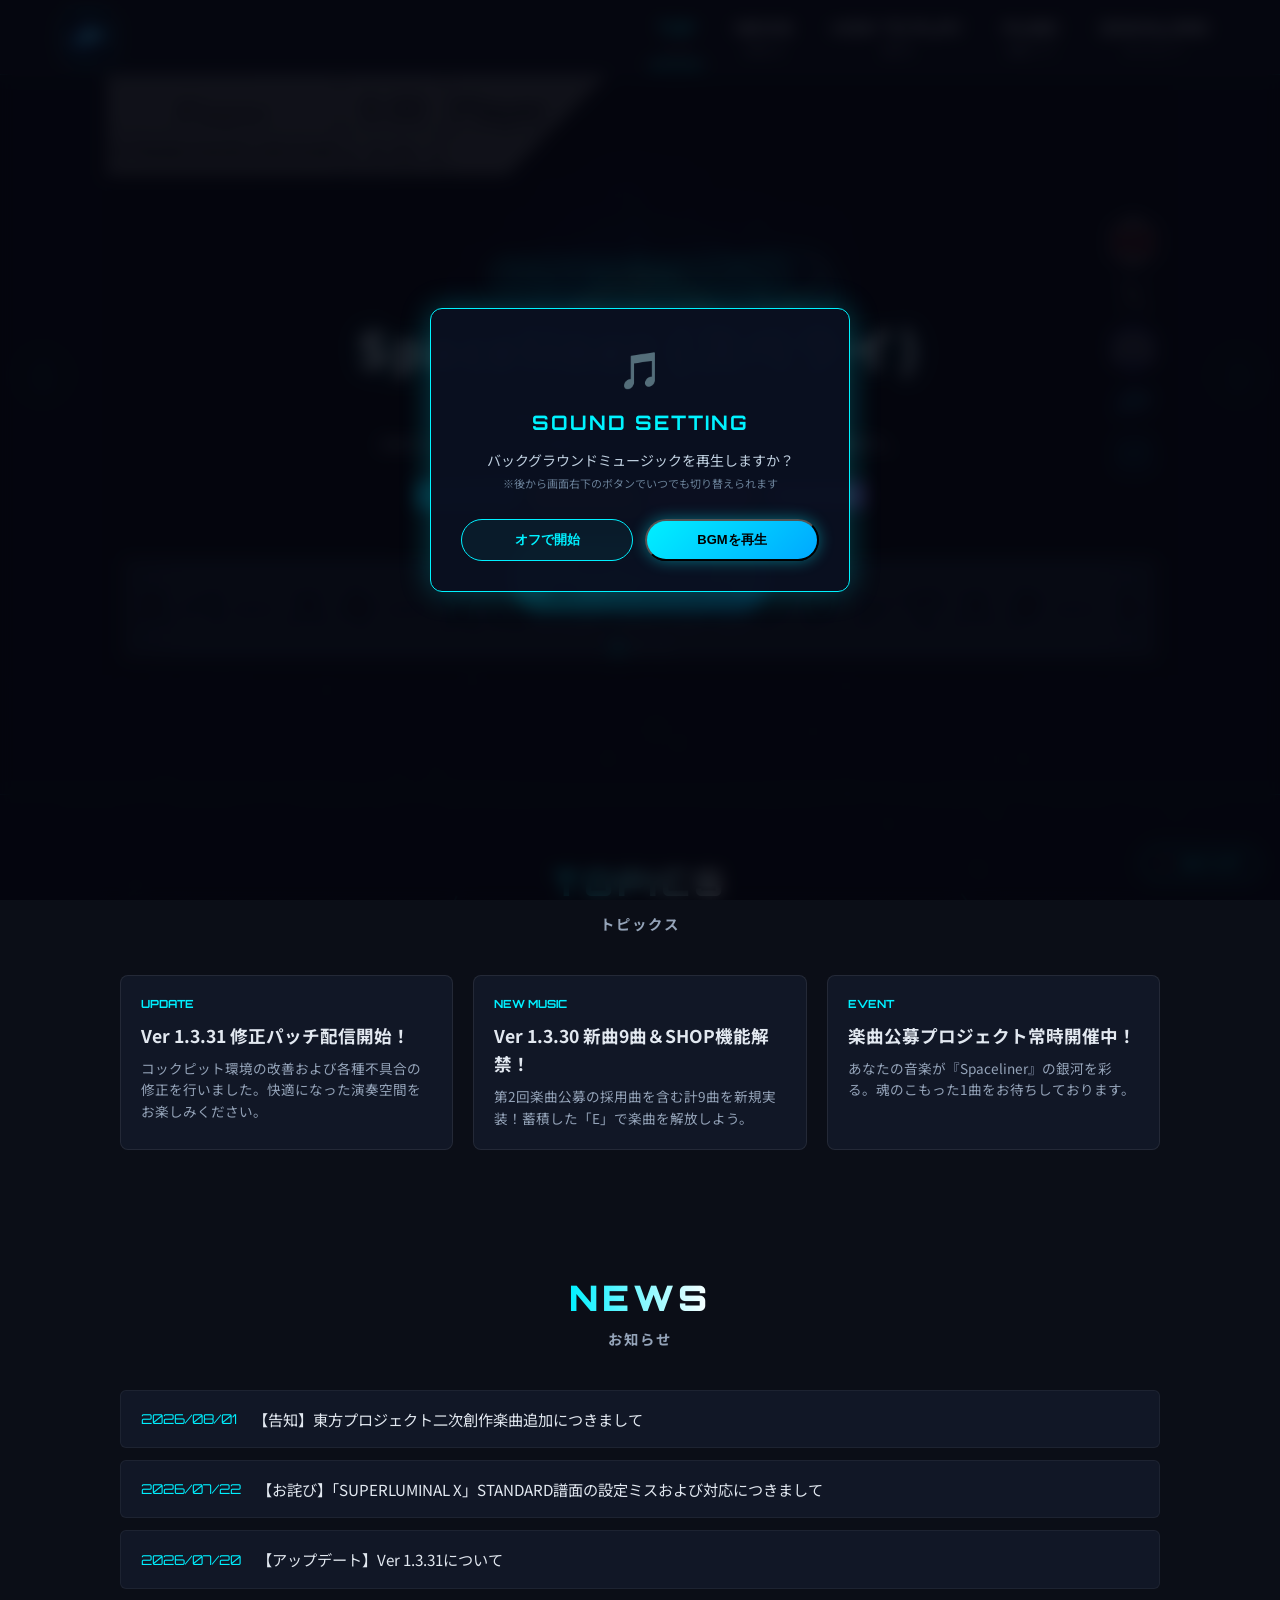
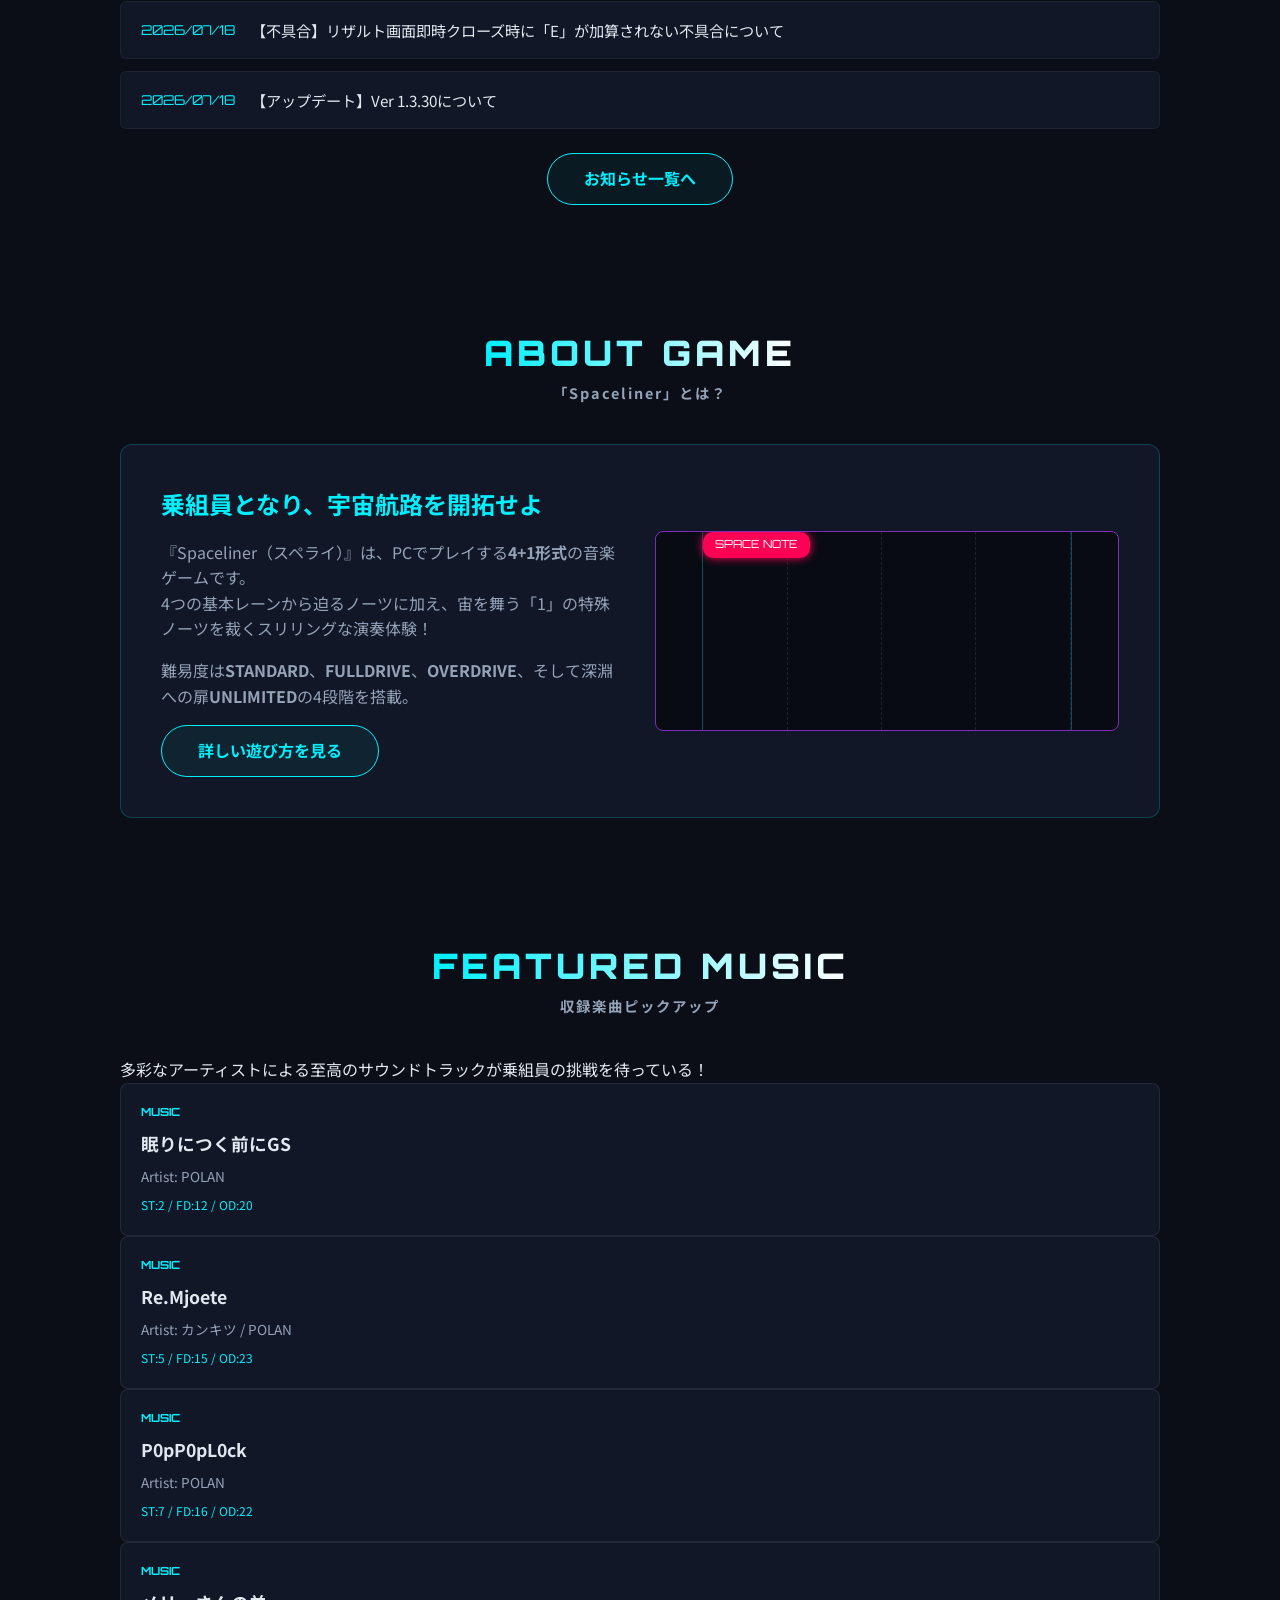
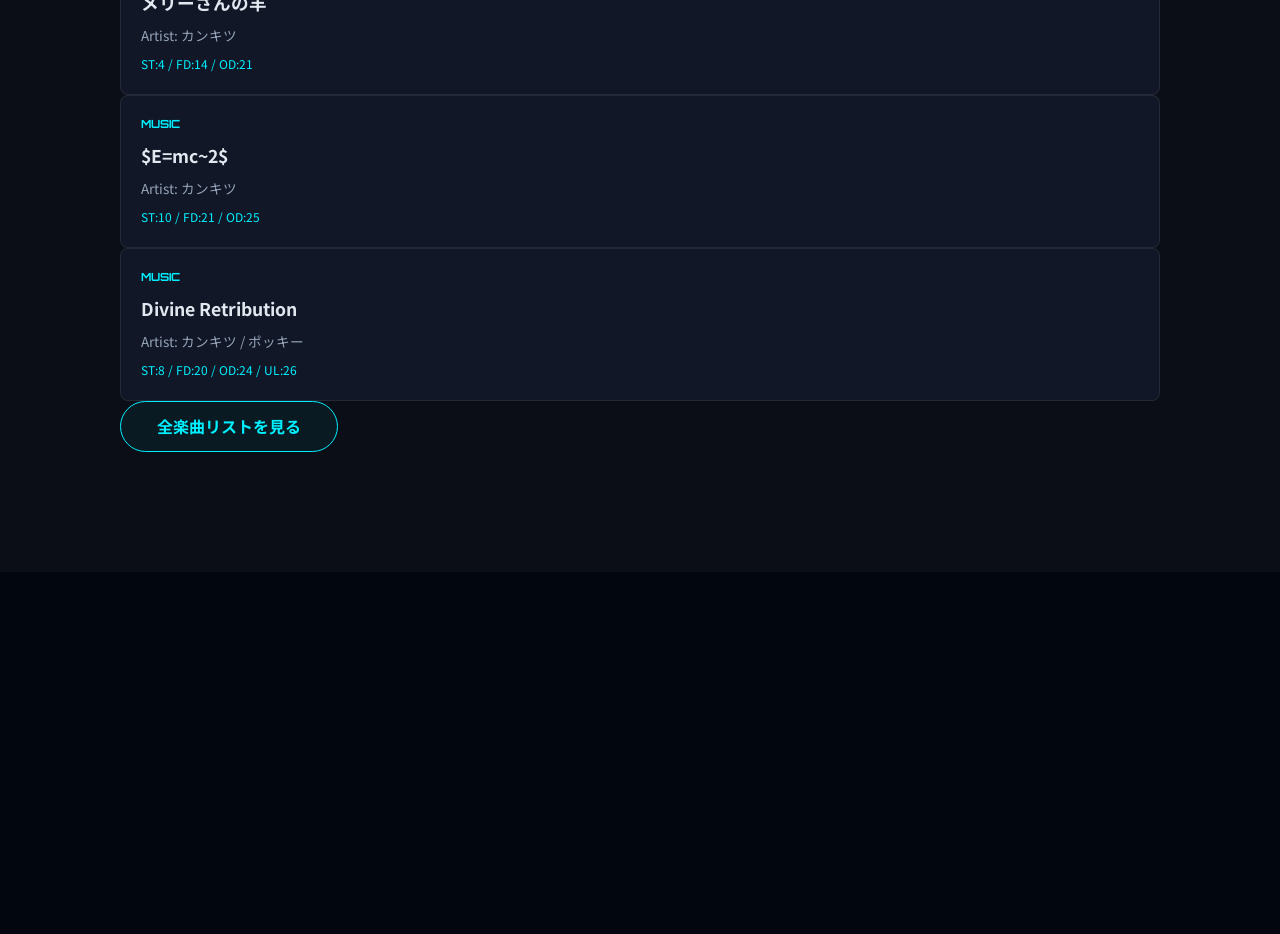
==== commit 6017d125: "Add files via upload" ====
--- a/index.html
+++ b/index.html
@@ -15,24 +15,50 @@
 
   <div class="l-wrapper">
     <!-- Header -->
-    <header class="l-header" id="l-header">
-      <div class="l-header__inner">
-        <h1 class="l-header__logo">
-          <a href="index.html">
-            <img src="spaceliner_icon_1024.png" alt="Spaceliner" class="logo-icon">
-          </a>
-        </h1>
-        <nav class="l-header__nav">
-          <ul class="l-header__navList">
-            <li class="l-header__navItem"><a href="index.html" class="is-active">TOP<span>トップ</span></a></li>
-            <li class="l-header__navItem"><a href="news.html">NEWS<span>お知らせ</span></a></li>
-            <li class="l-header__navItem"><a href="howtoplay.html">HOW TO PLAY<span>遊び方</span></a></li>
-            <li class="l-header__navItem"><a href="music.html">MUSIC<span>楽曲リスト</span></a></li>
-            <li class="l-header__navItem"><a href="download.html">DOWNLOAD<span>ダウンロード</span></a></li>
-          </ul>
-        </nav>
-      </div>
-    </header>
+    <!-- Header (PCでは従来通り表示、スマホでは非表示になります) -->
+<header class="l-header" id="l-header">
+  <div class="l-header__inner">
+    <h1 class="l-header__logo">
+      <a href="index.html">
+        <img src="spaceliner_icon_1024.png" alt="Spaceliner" class="logo-icon">
+      </a>
+    </h1>
+    <nav class="l-header__nav" id="js-nav-pc">
+      <ul class="l-header__navList">
+        <li class="l-header__navItem"><a href="index.html" class="is-active">TOP<span>トップ</span></a></li>
+        <li class="l-header__navItem"><a href="news.html">NEWS<span>お知らせ</span></a></li>
+        <li class="l-header__navItem"><a href="howtoplay.html">HOW TO PLAY<span>遊び方</span></a></li>
+        <li class="l-header__navItem"><a href="music.html">MUSIC<span>楽曲リスト</span></a></li>
+        <li class="l-header__navItem"><a href="download.html">DOWNLOAD<span>ダウンロード</span></a></li>
+      </ul>
+    </nav>
+  </div>
+</header>
+
+<!-- ★スマホ専用：右上固定の「丸型」三本線ボタン -->
+<button class="c-mobile-menu-btn" id="js-mobile-menu-btn" aria-label="メニューを開く">
+  <span class="c-mobile-menu-btn__line"></span>
+  <span class="c-mobile-menu-btn__line"></span>
+  <span class="c-mobile-menu-btn__line"></span>
+</button>
+
+<!-- ★スマホ専用：スライドインするナビゲーションドロワー -->
+<div class="c-mobile-drawer" id="js-mobile-drawer">
+  <div class="c-mobile-drawer__header">
+    <img src="spaceliner_icon_1024.png" alt="Spaceliner" class="drawer-logo">
+    <span class="drawer-title">Spaceliner</span>
+  </div>
+  <ul class="c-mobile-drawer__list">
+    <li><a href="index.html" class="is-active">TOP<span>トップ</span></a></li>
+    <li><a href="news.html">NEWS<span>お知らせ</span></a></li>
+    <li><a href="howtoplay.html">HOW TO PLAY<span>遊び方</span></a></li>
+    <li><a href="music.html">MUSIC<span>楽曲リスト</span></a></li>
+    <li><a href="download.html">DOWNLOAD<span>ダウンロード</span></a></li>
+  </ul>
+</div>
+
+<!-- スマホ専用：背景暗幕 -->
+<div class="c-mobile-drawer__overlay" id="js-mobile-overlay"></div>
 
     <!-- 初回訪問時 BGM確認モーダル -->
     <div class="c-bgm-modal" id="js-bgm-modal" style="display: none;">
--- a/style.css
+++ b/style.css
@@ -1551,4 +1551,172 @@
   z-index: 3;
   text-align: center;
   pointer-events: auto;
-}+}
+
+
+/* PC表示ではスマホ専用要素を非表示 */
+.c-mobile-menu-btn,
+.c-mobile-drawer,
+.c-mobile-drawer__overlay {
+  display: none;
+}
+
+/* ==========================================
+   Mobile Floating Circle Button & Drawer (768px以下)
+   ========================================== */
+@media screen and (max-width: 768px) {
+
+  /* 1. 上部の固定ヘッダーを完全に非表示にして画面占有率をゼロにする */
+  .l-header {
+    display: none !important;
+  }
+
+  /* 2. 右上の丸型三本線ボタン（フローティング） */
+  .c-mobile-menu-btn {
+    display: flex;
+    flex-direction: column;
+    justify-content: center;
+    align-items: center;
+    gap: 5px;
+    position: fixed;
+    top: 15px;
+    right: 15px;
+    width: 48px;
+    height: 48px;
+    border-radius: 50%;
+    background: rgba(5, 7, 15, 0.75);
+    border: 1px solid #00f3ff;
+    box-shadow: 0 0 12px rgba(0, 243, 255, 0.4);
+    backdrop-filter: blur(8px);
+    z-index: 200; /* 最前面 */
+    cursor: pointer;
+    padding: 0;
+    transition: all 0.3s ease;
+  }
+
+  .c-mobile-menu-btn__line {
+    width: 22px;
+    height: 2px;
+    background-color: #00f3ff;
+    border-radius: 2px;
+    transition: all 0.3s ease;
+  }
+
+  /* ボタン押下時（三本線から「×」印に変形） */
+  .c-mobile-menu-btn.is-active {
+    background: rgba(0, 243, 255, 0.2);
+    box-shadow: 0 0 20px rgba(0, 243, 255, 0.8);
+  }
+
+  .c-mobile-menu-btn.is-active .c-mobile-menu-btn__line:nth-child(1) {
+    transform: translateY(7px) rotate(45deg);
+  }
+
+  .c-mobile-menu-btn.is-active .c-mobile-menu-btn__line:nth-child(2) {
+    opacity: 0;
+  }
+
+  .c-mobile-menu-btn.is-active .c-mobile-menu-btn__line:nth-child(3) {
+    transform: translateY(-7px) rotate(-45deg);
+  }
+
+  /* 3. 右から滑り込んでくるスライドメニュー */
+  .c-mobile-drawer {
+    display: block;
+    position: fixed;
+    top: 0;
+    right: -280px; /* 初期状態は外に隠す */
+    width: 260px;
+    height: 100vh;
+    background: rgba(8, 12, 24, 0.95);
+    border-left: 1px solid #00f3ff;
+    box-shadow: -5px 0 25px rgba(0, 243, 255, 0.3);
+    padding: 30px 20px;
+    transition: right 0.35s cubic-bezier(0.25, 1, 0.5, 1);
+    z-index: 190;
+    overflow-y: auto;
+  }
+
+  .c-mobile-drawer.is-open {
+    right: 0;
+  }
+
+  .c-mobile-drawer__header {
+    display: flex;
+    align-items: center;
+    gap: 10px;
+    padding-bottom: 20px;
+    margin-bottom: 20px;
+    border-bottom: 1px solid rgba(0, 243, 255, 0.3);
+  }
+
+  .c-mobile-drawer__header .drawer-logo {
+    width: 32px;
+    height: 32px;
+  }
+
+  .c-mobile-drawer__header .drawer-title {
+    font-family: 'Orbitron', sans-serif;
+    font-weight: 700;
+    color: #fff;
+    font-size: 1.1rem;
+  }
+
+  .c-mobile-drawer__list {
+    list-style: none;
+    padding: 0;
+    margin: 0;
+    display: flex;
+    flex-direction: column;
+    gap: 15px;
+  }
+
+  .c-mobile-drawer__list a {
+    display: flex;
+    justify-content: space-between;
+    align-items: center;
+    color: #fff;
+    font-size: 1rem;
+    font-weight: bold;
+    padding: 10px 12px;
+    border-radius: 6px;
+    background: rgba(255, 255, 255, 0.03);
+    border: 1px solid rgba(0, 243, 255, 0.1);
+    text-decoration: none;
+    transition: all 0.2s ease;
+  }
+
+  .c-mobile-drawer__list a span {
+    font-size: 0.75rem;
+    color: #00f3ff;
+  }
+
+  .c-mobile-drawer__list a.is-active,
+  .c-mobile-drawer__list a:hover {
+    background: rgba(0, 243, 255, 0.15);
+    border-color: #00f3ff;
+    color: #00f3ff;
+  }
+
+  /* 4. 背景暗幕 */
+  .c-mobile-drawer__overlay {
+    display: block;
+    position: fixed;
+    top: 0;
+    left: 0;
+    width: 100vw;
+    height: 100vh;
+    background: rgba(0, 0, 0, 0.6);
+    backdrop-filter: blur(2px);
+    opacity: 0;
+    visibility: hidden;
+    transition: all 0.3s ease;
+    z-index: 180;
+  }
+
+  .c-mobile-drawer__overlay.is-active {
+    opacity: 1;
+    visibility: visible;
+  }
+}
+
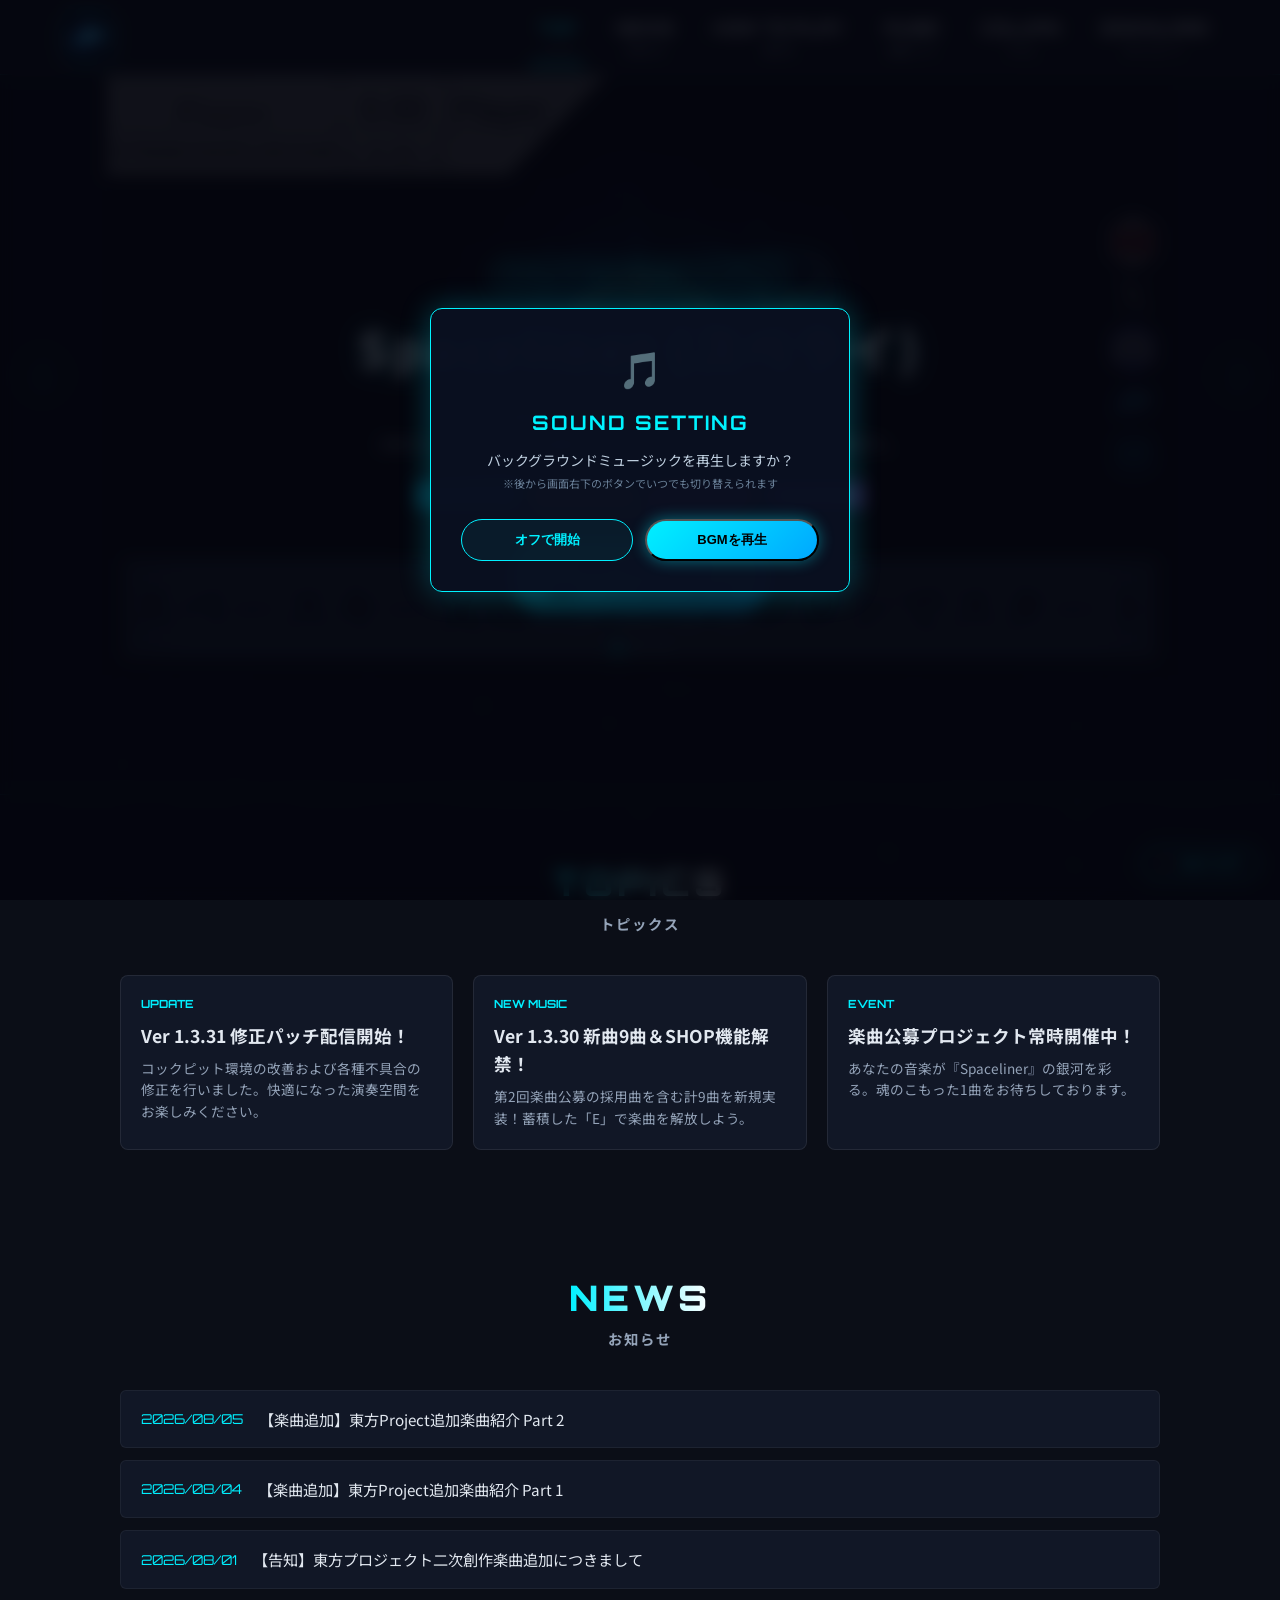
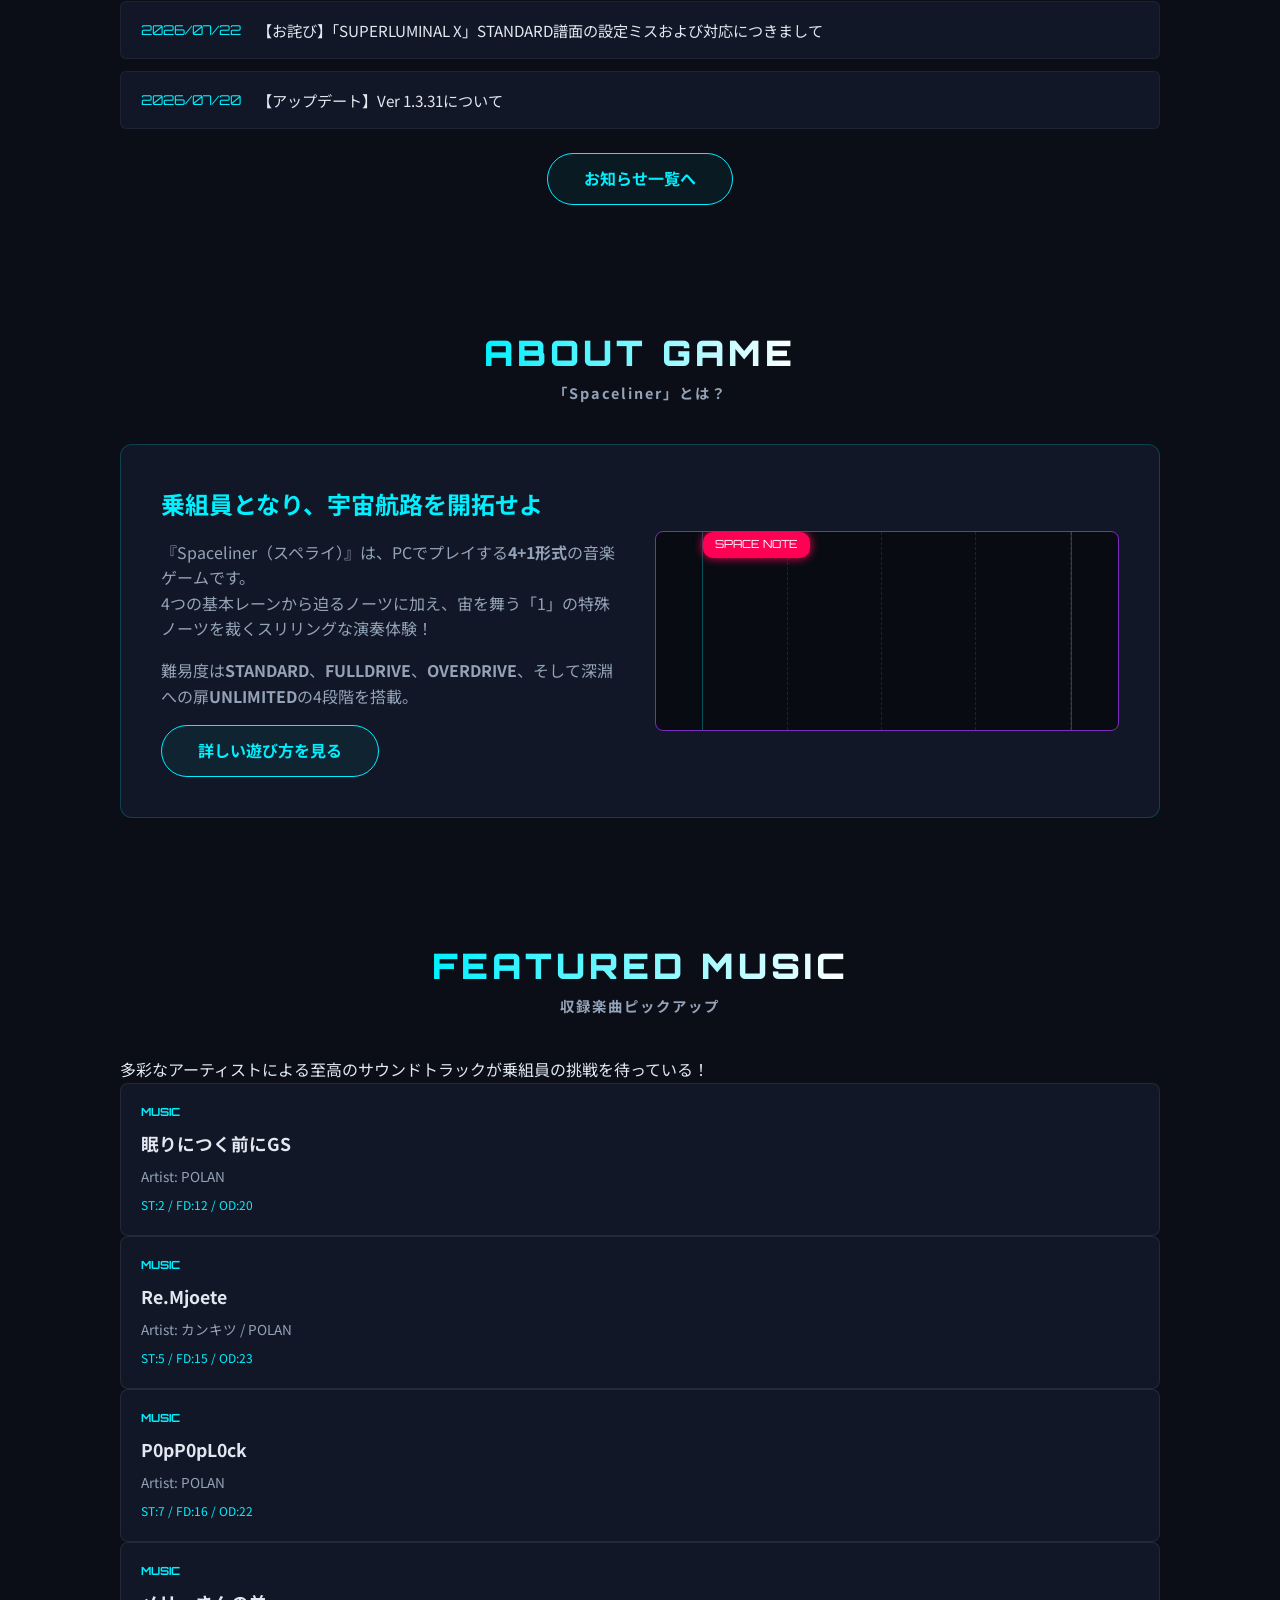
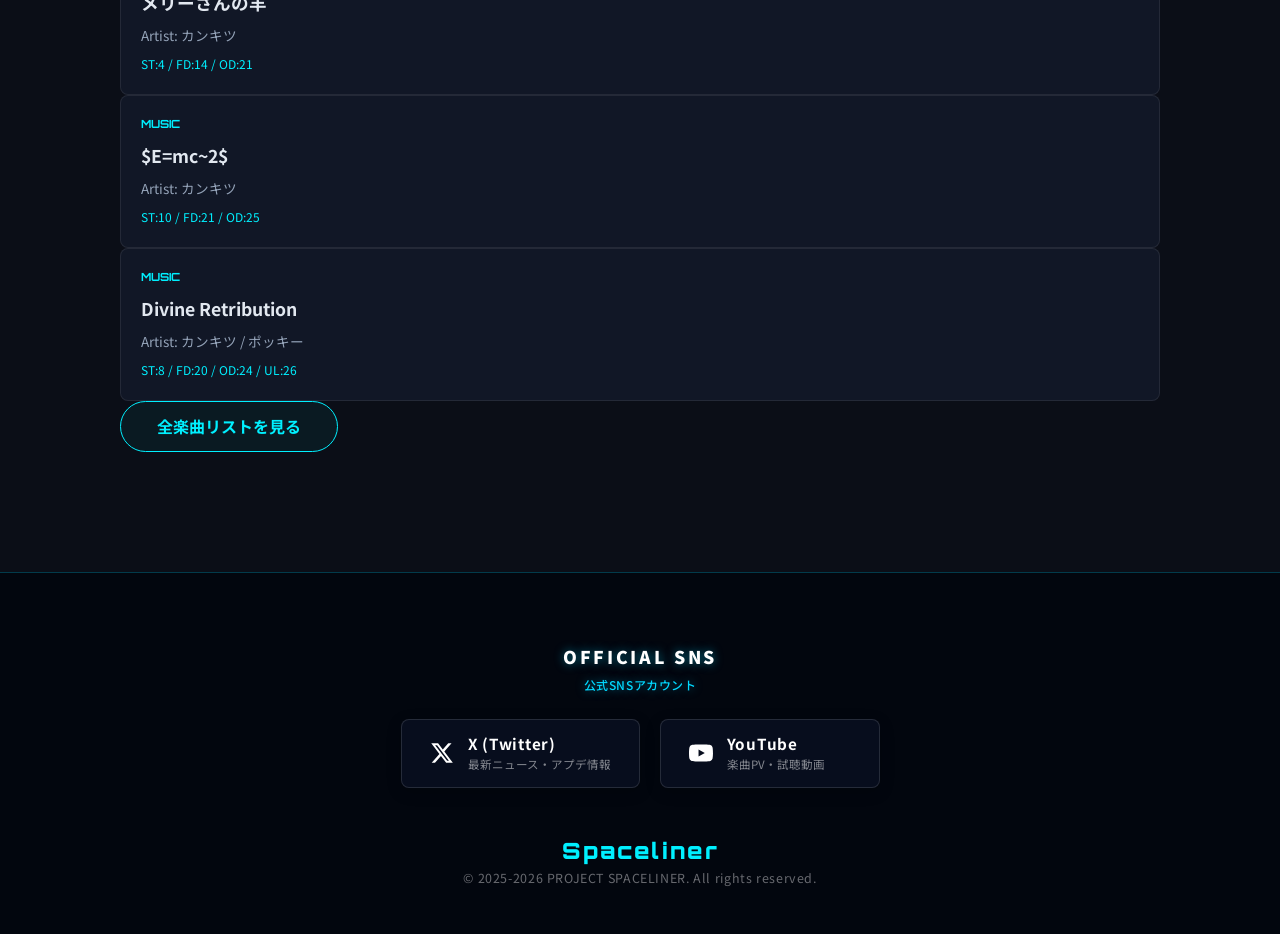
==== commit 05c67bda: "Add files via upload" ====
--- a/index.html
+++ b/index.html
@@ -29,6 +29,7 @@
         <li class="l-header__navItem"><a href="news.html">NEWS<span>お知らせ</span></a></li>
         <li class="l-header__navItem"><a href="howtoplay.html">HOW TO PLAY<span>遊び方</span></a></li>
         <li class="l-header__navItem"><a href="music.html">MUSIC<span>楽曲リスト</span></a></li>
+        <li class="l-header__navItem"><a href="column.html">COLUMN<span>コラム</span></a></li>
         <li class="l-header__navItem"><a href="download.html">DOWNLOAD<span>ダウンロード</span></a></li>
       </ul>
     </nav>
@@ -53,6 +54,7 @@
     <li><a href="news.html">NEWS<span>お知らせ</span></a></li>
     <li><a href="howtoplay.html">HOW TO PLAY<span>遊び方</span></a></li>
     <li><a href="music.html">MUSIC<span>楽曲リスト</span></a></li>
+    <li><a href="column.html">COLUMN<span>コラム</span></a></li>
     <li><a href="download.html">DOWNLOAD<span>ダウンロード</span></a></li>
   </ul>
 </div>
--- a/style.css
+++ b/style.css
@@ -1720,3 +1720,84 @@
   }
 }
 
+
+
+/* ==========================================
+   Column Grid & Cards
+   ========================================== */
+.p-columnGrid {
+  display: grid;
+  grid-template-columns: repeat(auto-fill, minmax(300px, 1fr));
+  gap: 24px;
+}
+
+.c-columnCard {
+  background: rgba(15, 23, 42, 0.75);
+  border: 1px solid rgba(0, 243, 255, 0.2);
+  border-radius: 12px;
+  padding: 20px;
+  cursor: pointer;
+  transition: transform 0.25s ease, border-color 0.25s ease, box-shadow 0.25s ease;
+  display: flex;
+  flex-direction: column;
+}
+
+.c-columnCard:hover {
+  transform: translateY(-4px);
+  border-color: rgba(0, 243, 255, 0.8);
+  box-shadow: 0 0 20px rgba(0, 243, 255, 0.2);
+}
+
+.c-columnCard__header {
+  display: flex;
+  justify-content: space-between;
+  align-items: center;
+  margin-bottom: 12px;
+}
+
+.c-columnCard__date {
+  font-size: 0.8rem;
+  color: #94a3b8;
+}
+
+.c-columnCard__tag {
+  font-size: 0.75rem;
+  padding: 2px 8px;
+  border-radius: 4px;
+  background: rgba(0, 243, 255, 0.1);
+  color: #00f3ff;
+  border: 1px solid rgba(0, 243, 255, 0.3);
+}
+
+.c-columnCard__title {
+  font-size: 1.1rem;
+  color: #fff;
+  margin-bottom: 8px;
+  line-height: 1.4;
+}
+
+.c-columnCard__summary {
+  font-size: 0.85rem;
+  color: #94a3b8;
+  line-height: 1.6;
+  margin-bottom: 16px;
+  flex-grow: 1;
+}
+
+.c-columnCard__footer {
+  display: flex;
+  justify-content: space-between;
+  align-items: center;
+  font-size: 0.75rem;
+  border-top: 1px solid rgba(255, 255, 255, 0.08);
+  padding-top: 12px;
+}
+
+.c-columnCard__author {
+  color: #64748b;
+}
+
+.c-columnCard__more {
+  color: #00f3ff;
+  font-weight: bold;
+}
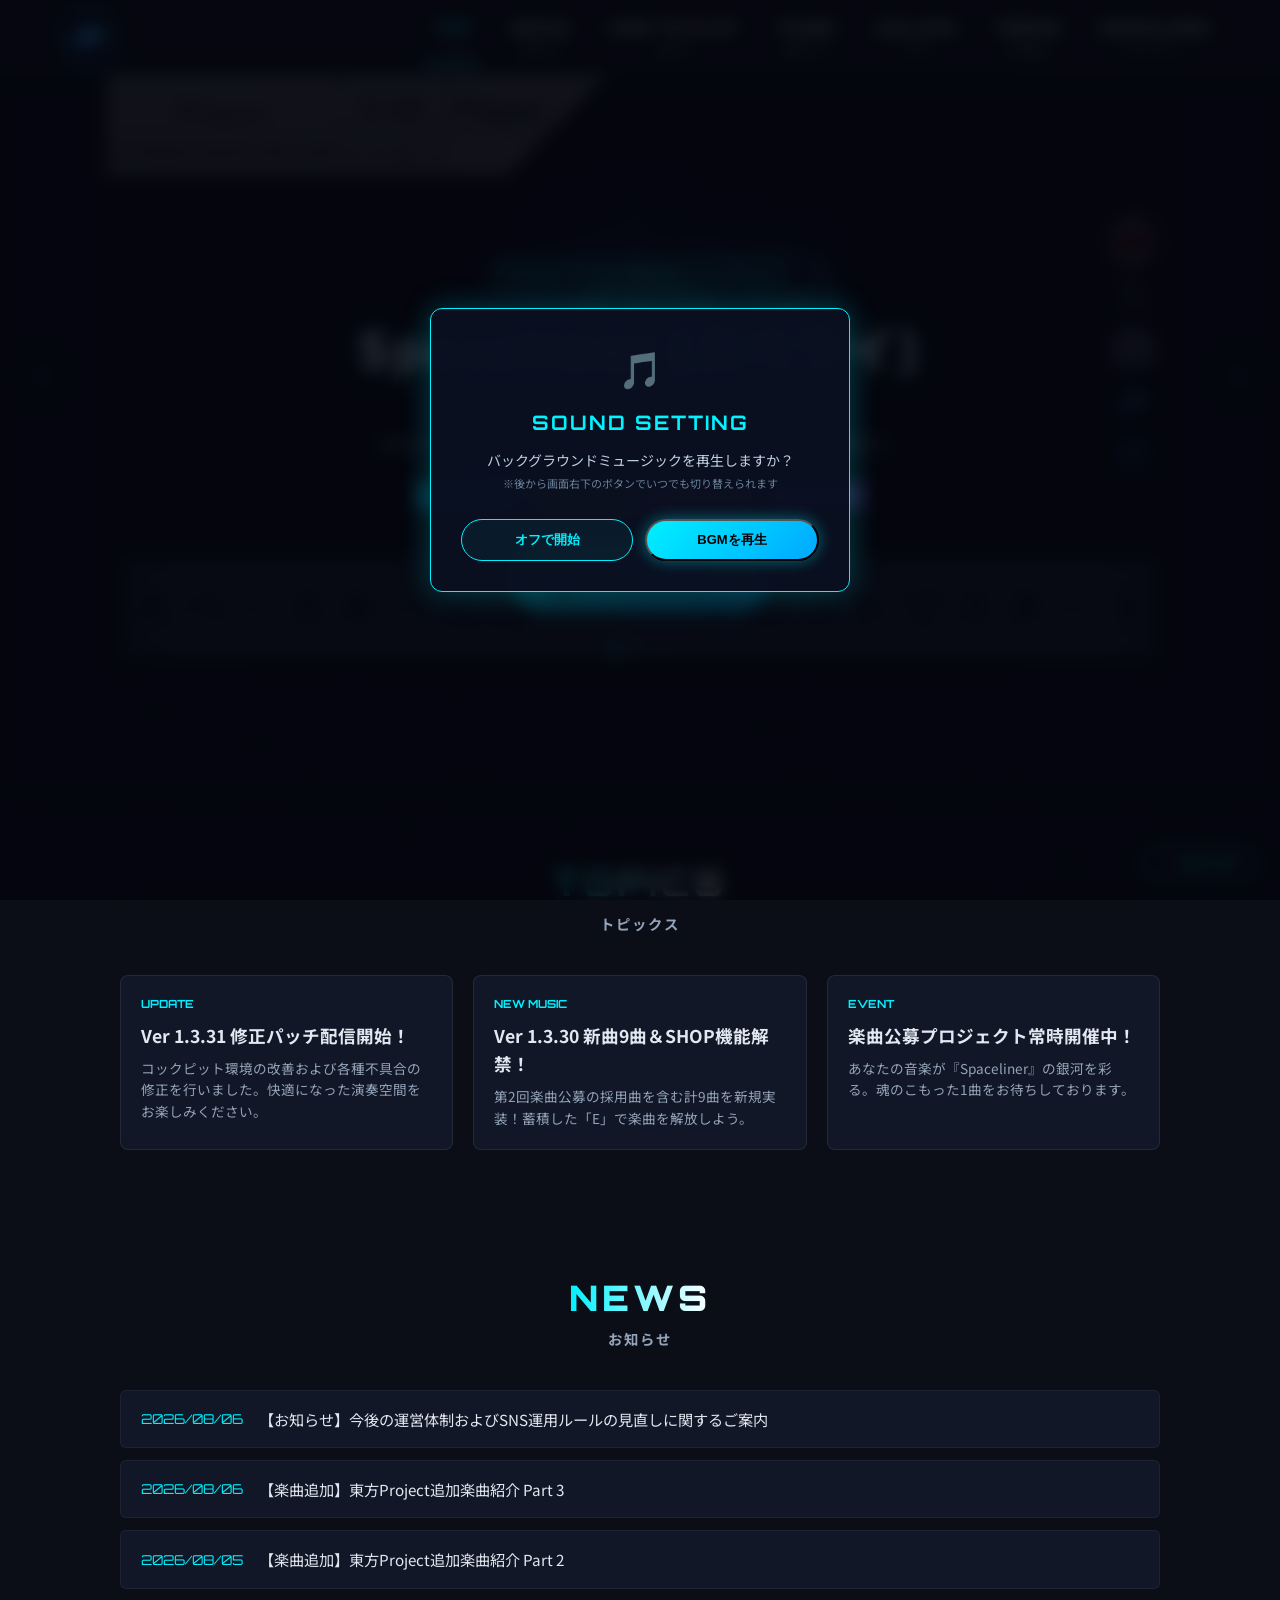
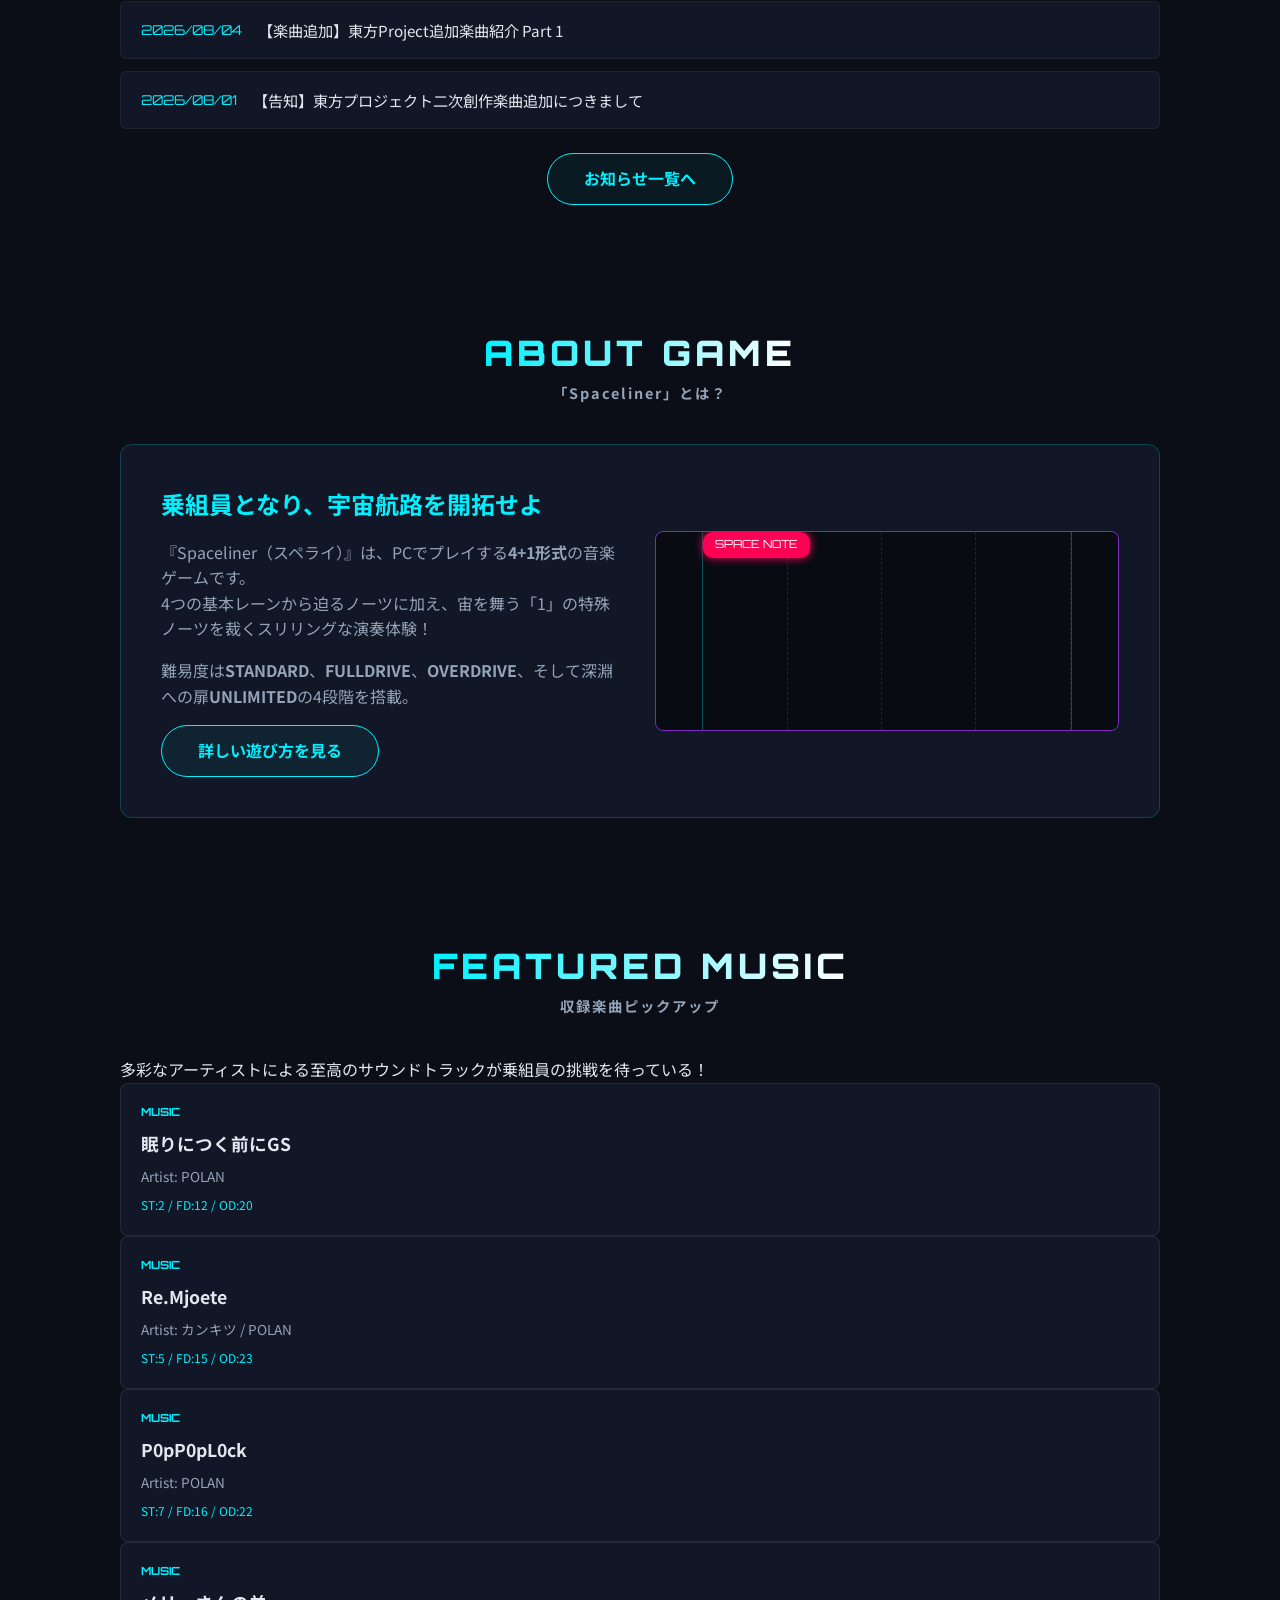
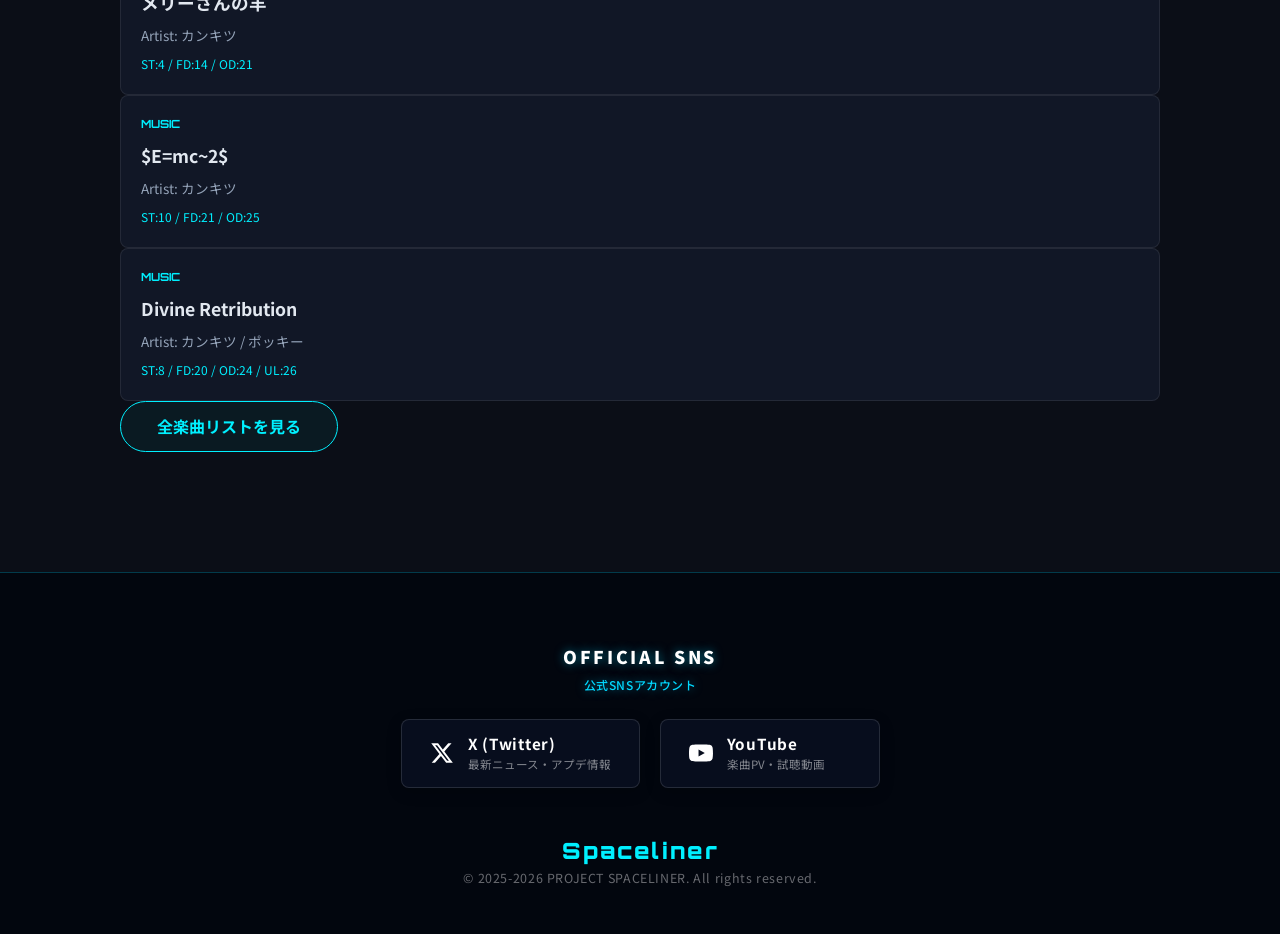
==== commit eff101ac: "Add files via upload" ====
--- a/index.html
+++ b/index.html
@@ -30,6 +30,7 @@
         <li class="l-header__navItem"><a href="howtoplay.html">HOW TO PLAY<span>遊び方</span></a></li>
         <li class="l-header__navItem"><a href="music.html">MUSIC<span>楽曲リスト</span></a></li>
         <li class="l-header__navItem"><a href="column.html">COLUMN<span>コラム</span></a></li>
+	<li class="l-header__navItem"><a href="terms.html">TERMS<span>利用規約</span></a></li>
         <li class="l-header__navItem"><a href="download.html">DOWNLOAD<span>ダウンロード</span></a></li>
       </ul>
     </nav>
@@ -55,6 +56,7 @@
     <li><a href="howtoplay.html">HOW TO PLAY<span>遊び方</span></a></li>
     <li><a href="music.html">MUSIC<span>楽曲リスト</span></a></li>
     <li><a href="column.html">COLUMN<span>コラム</span></a></li>
+    <li><a href="terms.html">TERMS<span>利用規約</span></a></li>
     <li><a href="download.html">DOWNLOAD<span>ダウンロード</span></a></li>
   </ul>
 </div>
--- a/style.css
+++ b/style.css
@@ -1800,4 +1800,82 @@
 .c-columnCard__more {
   color: #00f3ff;
   font-weight: bold;
+}
+
+
+
+/* ==========================================
+   Terms of Service Styles
+   ========================================== */
+.p-terms-box {
+  background: rgba(15, 23, 42, 0.85);
+  border: 1px solid rgba(0, 243, 255, 0.3);
+  border-radius: 12px;
+  padding: 40px;
+  box-shadow: 0 0 30px rgba(0, 0, 0, 0.5);
+  line-height: 1.8;
+  color: #cbd5e1;
+}
+
+.p-terms-lead {
+  font-size: 0.95rem;
+  margin-bottom: 32px;
+  padding-bottom: 24px;
+  border-bottom: 1px solid rgba(0, 243, 255, 0.2);
+}
+
+.p-terms-section {
+  margin-bottom: 32px;
+}
+
+.p-terms-section h3 {
+  font-size: 1.15rem;
+  color: #00f3ff;
+  margin-bottom: 12px;
+  padding-left: 12px;
+  border-left: 3px solid #00f3ff;
+  line-height: 1.3;
+}
+
+.p-terms-section p {
+  font-size: 0.9rem;
+  margin-bottom: 8px;
+}
+
+.p-terms-section ol {
+  padding-left: 20px;
+  font-size: 0.9rem;
+}
+
+.p-terms-section ol li {
+  margin-bottom: 6px;
+  list-style: decimal;
+}
+
+.p-terms-footer {
+  margin-top: 40px;
+  padding-top: 24px;
+  border-top: 1px solid rgba(255, 255, 255, 0.1);
+  display: flex;
+  justify-content: space-between;
+  align-items: flex-end;
+  font-size: 0.85rem;
+  color: #94a3b8;
+}
+
+.p-terms-author {
+  font-weight: bold;
+  color: #fff;
+}
+
+/* モバイル対応 */
+@media (max-width: 768px) {
+  .p-terms-box {
+    padding: 20px;
+  }
+  .p-terms-footer {
+    flex-direction: column;
+    align-items: flex-start;
+    gap: 12px;
+  }
 }
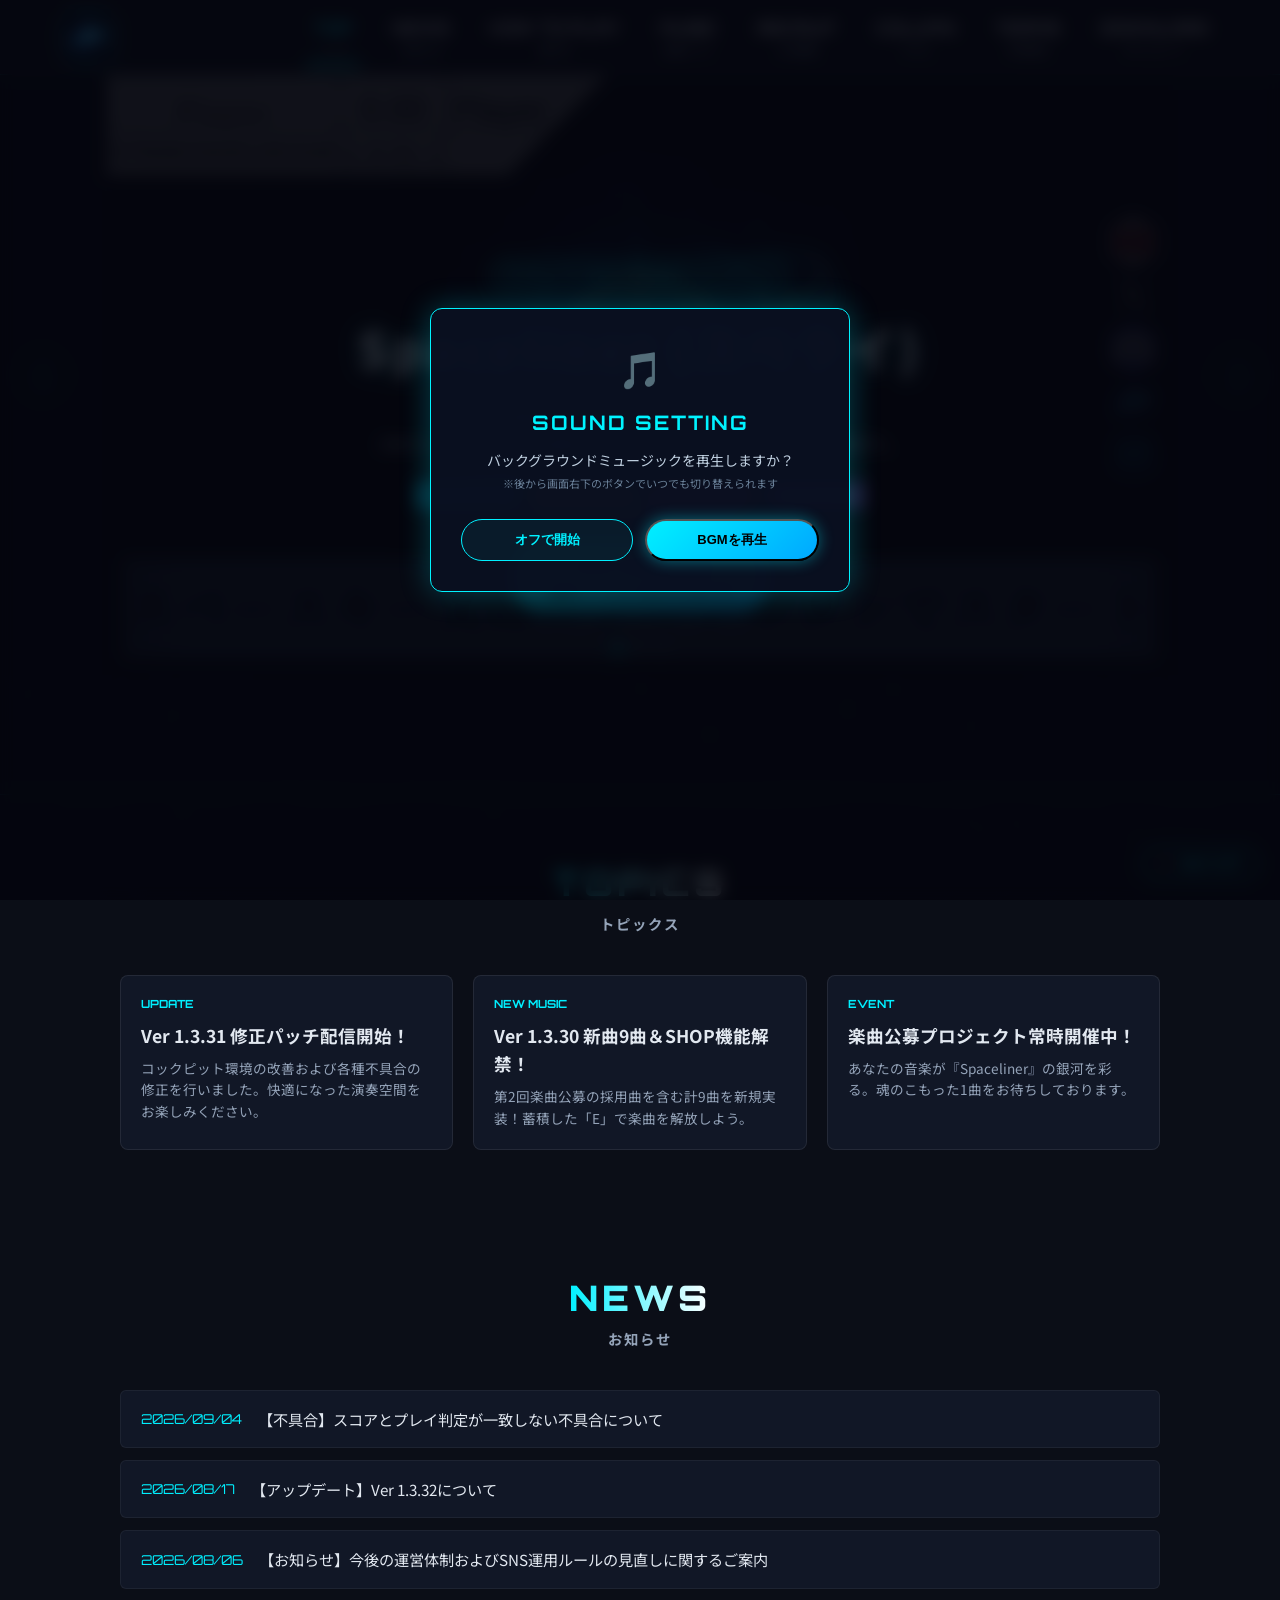
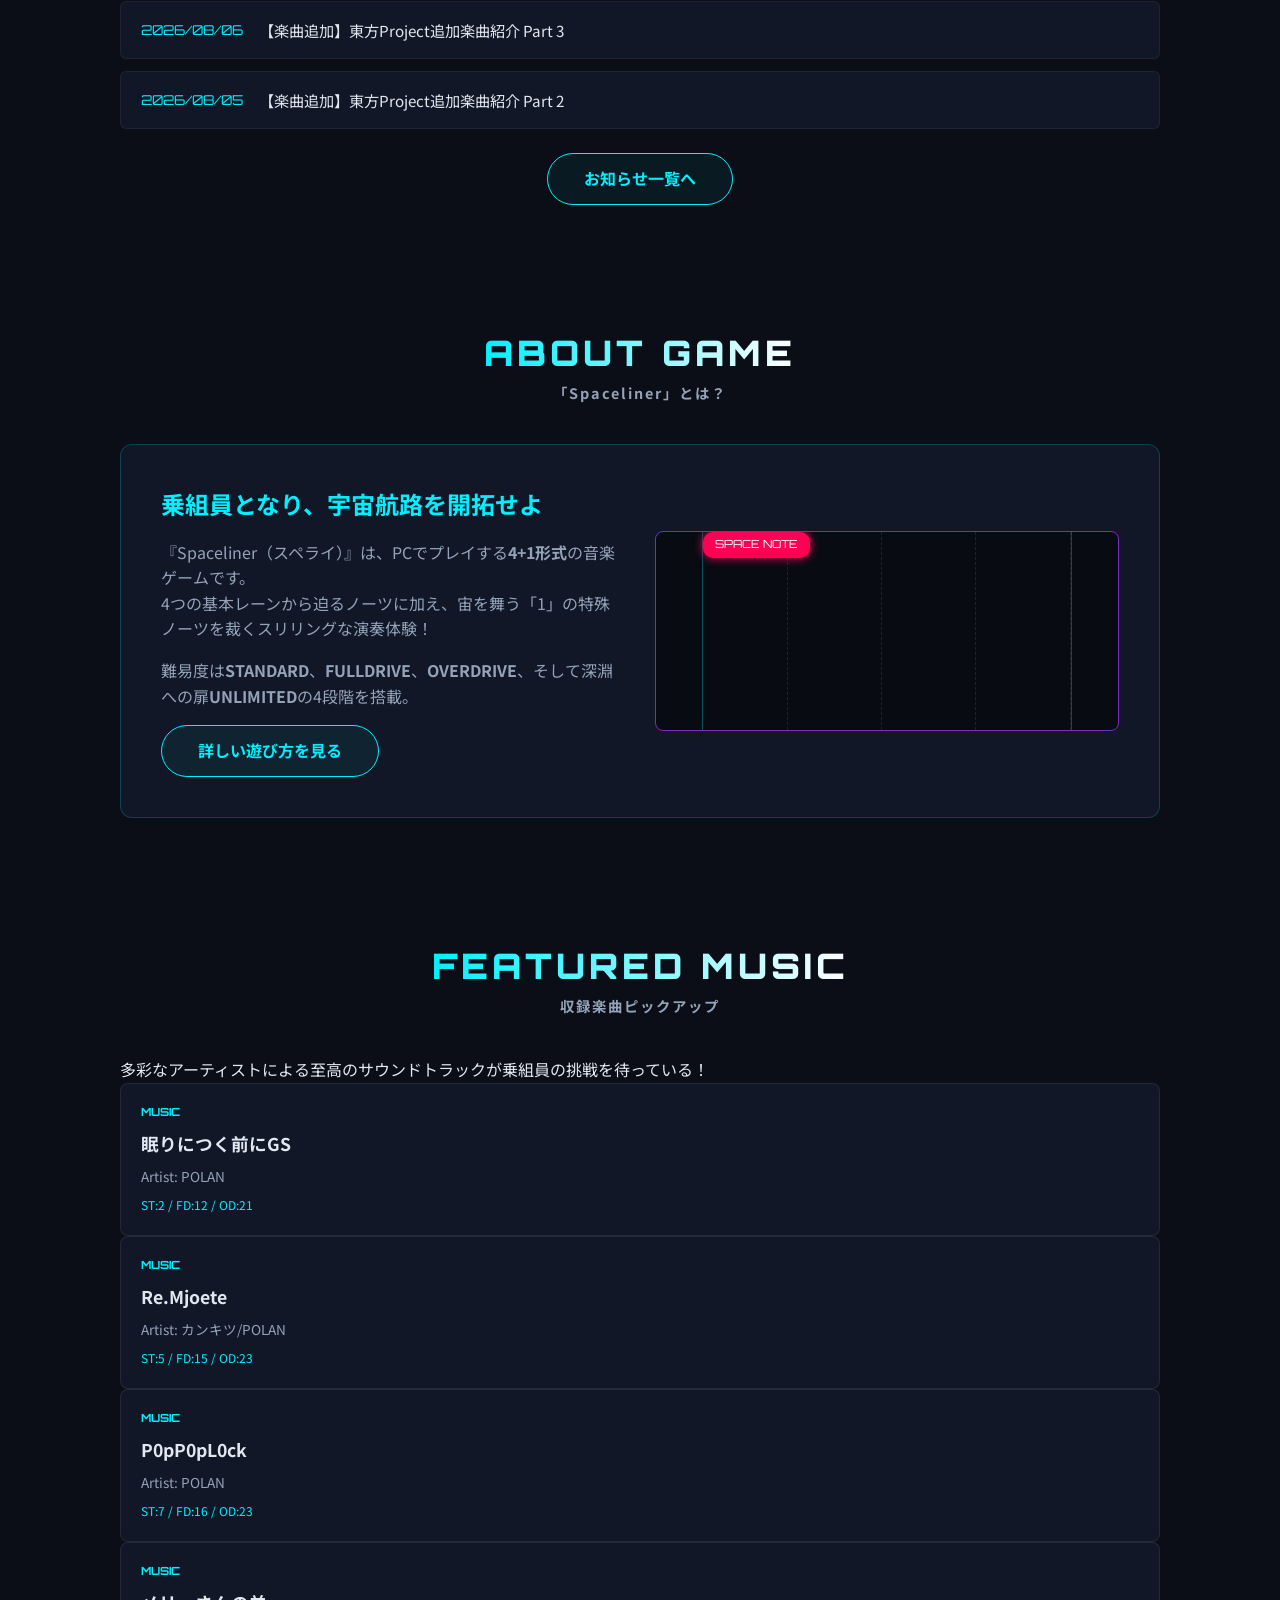
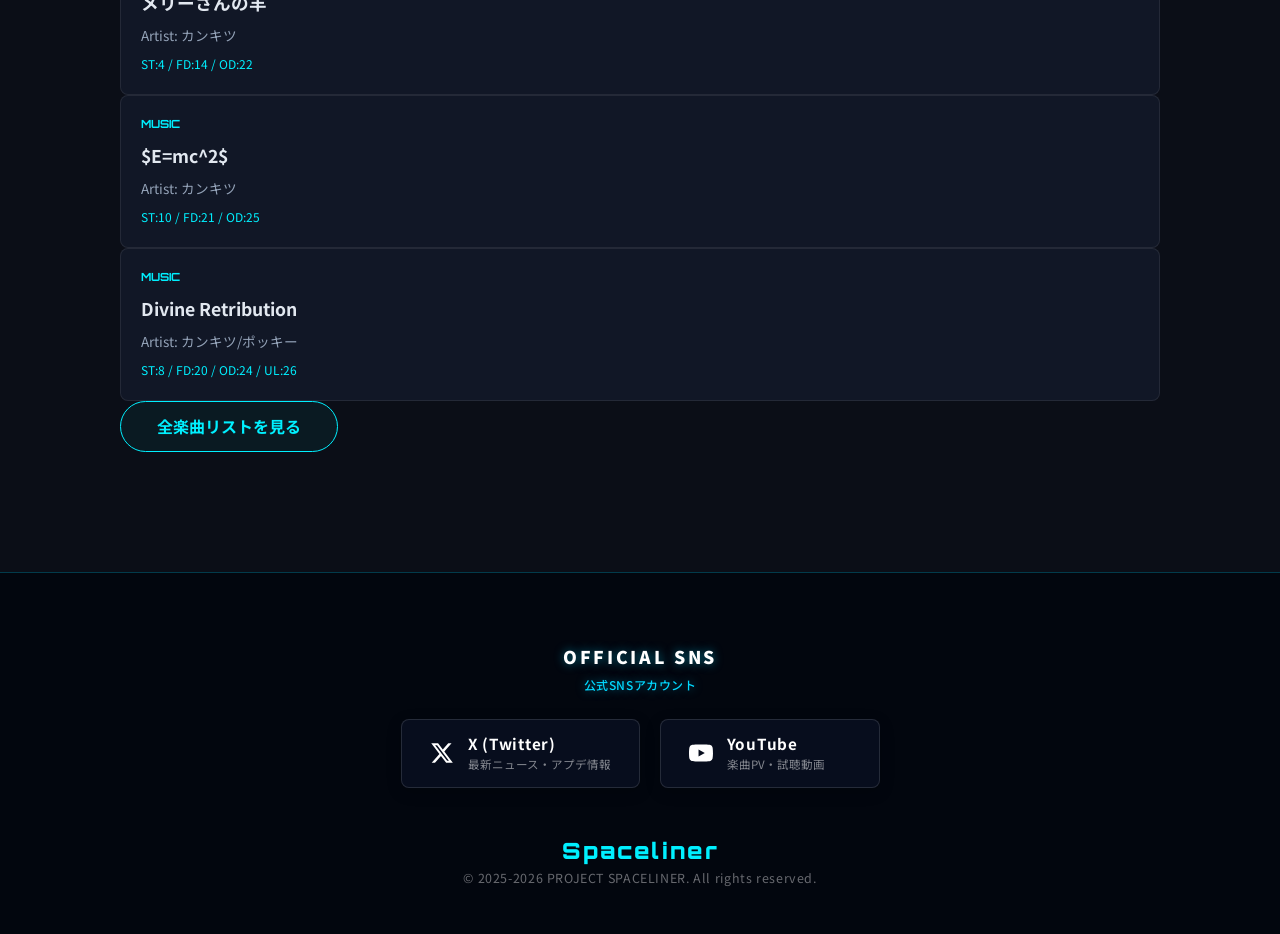
==== commit 3dfbc4ea: "Add files via upload" ====
--- a/index.html
+++ b/index.html
@@ -29,6 +29,7 @@
         <li class="l-header__navItem"><a href="news.html">NEWS<span>お知らせ</span></a></li>
         <li class="l-header__navItem"><a href="howtoplay.html">HOW TO PLAY<span>遊び方</span></a></li>
         <li class="l-header__navItem"><a href="music.html">MUSIC<span>楽曲リスト</span></a></li>
+        <li class="l-header__navItem"><a href="recruit.html">RECRUIT<span>公式募集</span></a></li>
         <li class="l-header__navItem"><a href="column.html">COLUMN<span>コラム</span></a></li>
 	<li class="l-header__navItem"><a href="terms.html">TERMS<span>利用規約</span></a></li>
         <li class="l-header__navItem"><a href="download.html">DOWNLOAD<span>ダウンロード</span></a></li>
@@ -55,6 +56,7 @@
     <li><a href="news.html">NEWS<span>お知らせ</span></a></li>
     <li><a href="howtoplay.html">HOW TO PLAY<span>遊び方</span></a></li>
     <li><a href="music.html">MUSIC<span>楽曲リスト</span></a></li>
+    <li><a href="recruit.html">RECRUIT<span>公式募集</span></a></li>
     <li><a href="column.html">COLUMN<span>コラム</span></a></li>
     <li><a href="terms.html">TERMS<span>利用規約</span></a></li>
     <li><a href="download.html">DOWNLOAD<span>ダウンロード</span></a></li>
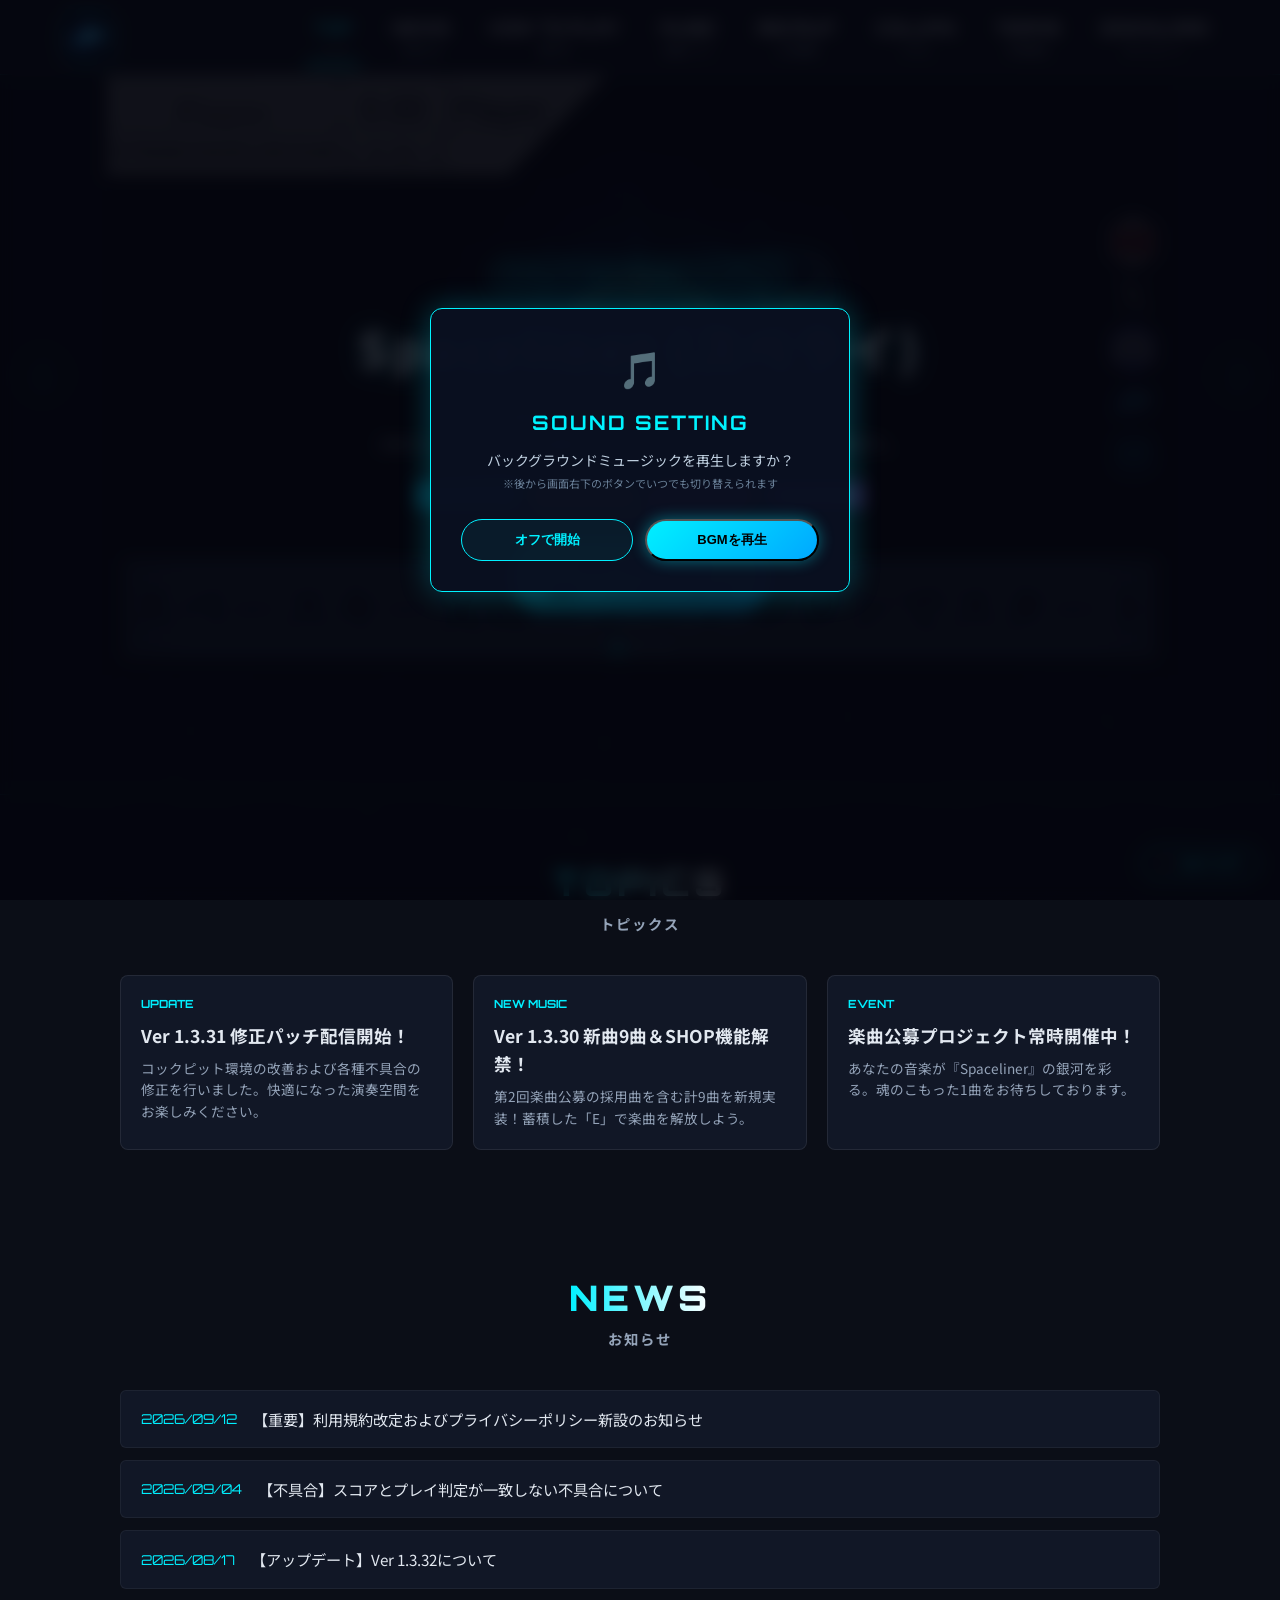
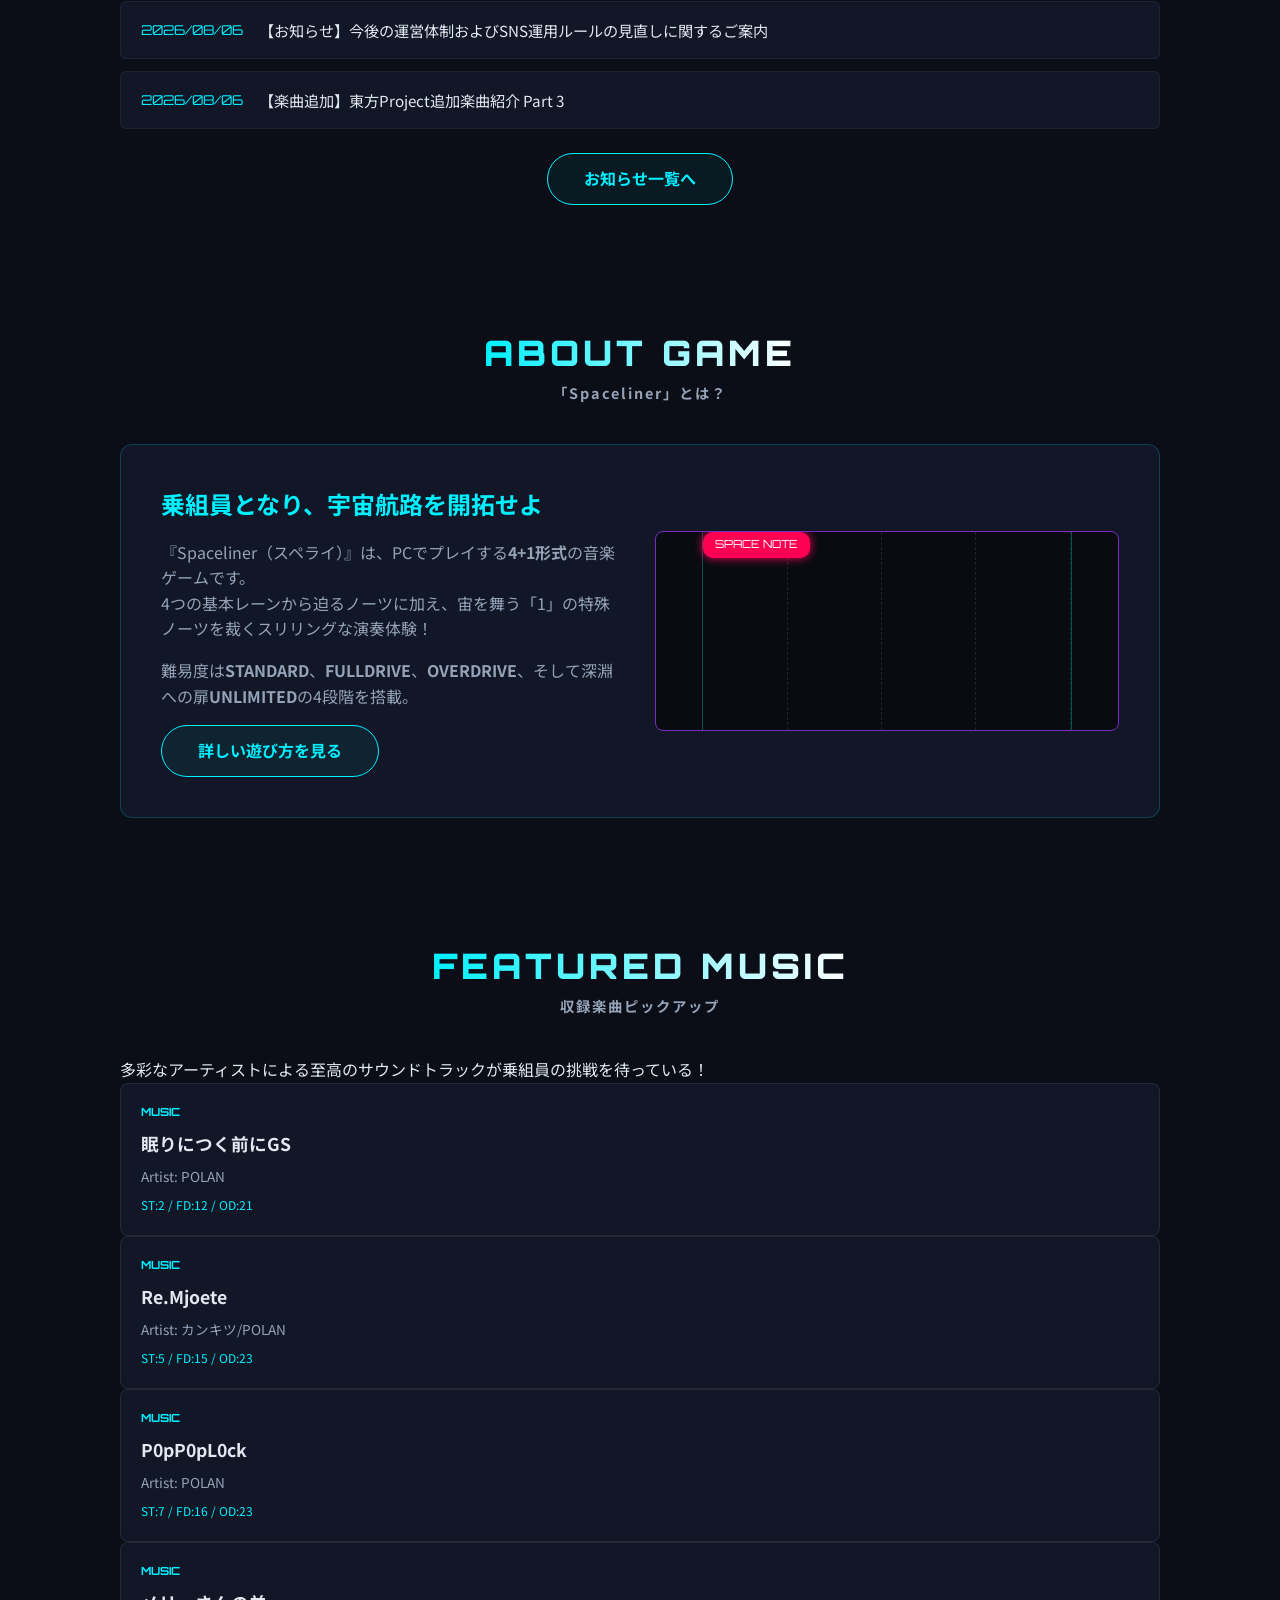
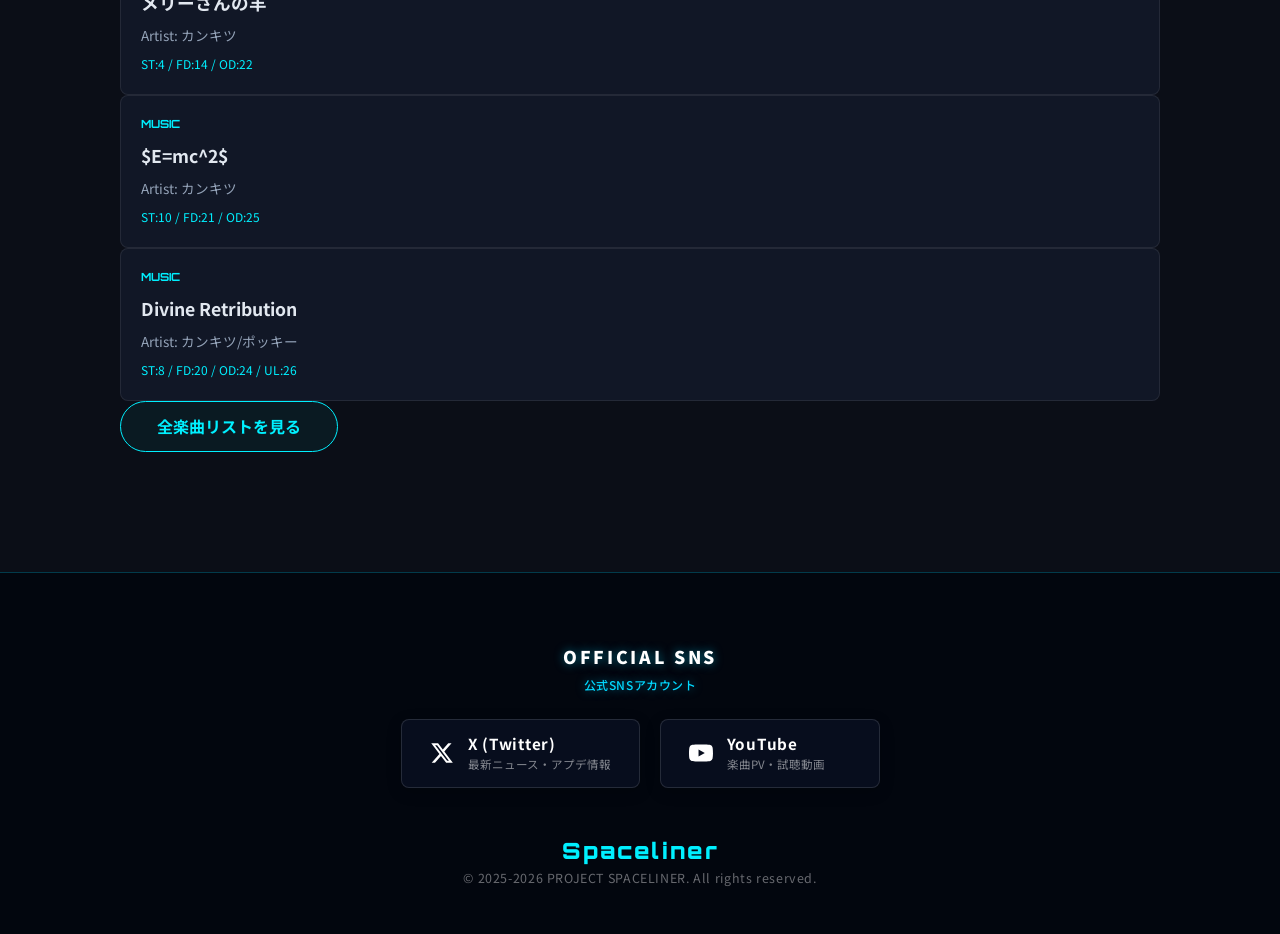
==== commit 315746c1: "Update index.html" ====
--- a/index.html
+++ b/index.html
@@ -8,6 +8,7 @@
   <link rel="preconnect" href="https://fonts.googleapis.com">
   <link rel="preconnect" href="https://fonts.gstatic.com" crossorigin>
   <link href="https://fonts.googleapis.com/css2?family=Orbitron:wght@400;700;900&family=Noto+Sans+JP:wght@400;700;900&display=swap" rel="stylesheet">
+  <meta name="google-site-verification" content="_KMajbnJ4Vms5pa0WgsNROOZJy49E9UuADMhf4TitmY" />
 </head>
 <body class="page-top">
   <!-- 背景描画用Canvas（最背面に固定配置されます） -->
@@ -276,4 +277,4 @@
   <!-- 背景エンジンJavaScriptの読み込み -->
   <script src="bg-engine.js"></script>
 </body>
-</html>+</html>
--- a/style.css
+++ b/style.css
@@ -1878,4 +1878,186 @@
     align-items: flex-start;
     gap: 12px;
   }
+}
+
+/* ==========================================
+   Recruit Page Styles
+   ========================================== */
+.p-recruit-list {
+    display: flex;
+    flex-direction: column;
+    gap: 32px;
+    max-width: 900px;
+    margin: 0 auto;
+}
+
+.c-recruitCard {
+    background: rgba(15, 23, 42, 0.85);
+    border: 1px solid rgba(0, 243, 255, 0.3);
+    border-radius: 12px;
+    padding: 32px;
+    box-shadow: 0 0 25px rgba(0, 0, 0, 0.4);
+    transition: border-color 0.3s ease;
+}
+
+    .c-recruitCard:hover {
+        border-color: rgba(0, 243, 255, 0.6);
+    }
+
+.c-recruitCard--closed {
+    opacity: 0.6;
+    border-color: rgba(148, 163, 184, 0.2);
+}
+
+.c-recruitCard__header {
+    display: flex;
+    align-items: center;
+    gap: 12px;
+    flex-wrap: wrap;
+    margin-bottom: 16px;
+}
+
+.c-recruitCard__badge {
+    font-size: 0.8rem;
+    font-weight: bold;
+    padding: 4px 12px;
+    border-radius: 4px;
+}
+
+    .c-recruitCard__badge.is-active {
+        background: rgba(0, 243, 255, 0.2);
+        color: #00f3ff;
+        border: 1px solid #00f3ff;
+        box-shadow: 0 0 10px rgba(0, 243, 255, 0.3);
+    }
+
+    .c-recruitCard__badge.is-closed {
+        background: rgba(148, 163, 184, 0.2);
+        color: #94a3b8;
+        border: 1px solid #94a3b8;
+    }
+
+.c-recruitCard__category {
+    font-size: 0.85rem;
+    color: #00f3ff;
+    font-weight: bold;
+}
+
+.c-recruitCard__period {
+    font-size: 0.85rem;
+    color: #94a3b8;
+    margin-left: auto;
+}
+
+.c-recruitCard__title {
+    font-size: 1.4rem;
+    color: #fff;
+    margin-bottom: 12px;
+}
+
+.c-recruitCard__desc {
+    font-size: 0.95rem;
+    color: #cbd5e1;
+    line-height: 1.7;
+    margin-bottom: 24px;
+}
+
+.c-recruitCard__details {
+    background: rgba(11, 15, 25, 0.6);
+    border-radius: 8px;
+    padding: 16px 20px;
+    margin-bottom: 28px;
+}
+
+.c-recruitCard__dl {
+    display: flex;
+    margin-bottom: 10px;
+    font-size: 0.9rem;
+}
+
+    .c-recruitCard__dl:last-child {
+        margin-bottom: 0;
+    }
+
+    .c-recruitCard__dl dt {
+        width: 120px;
+        flex-shrink: 0;
+        color: #00f3ff;
+        font-weight: bold;
+    }
+
+    .c-recruitCard__dl dd {
+        color: #e2e8f0;
+    }
+
+.c-recruitCard__action {
+    text-align: center;
+}
+
+.c-btn--glow {
+    box-shadow: 0 0 15px rgba(0, 243, 255, 0.4);
+    display: inline-block;
+    padding: 12px 36px;
+    text-decoration: none;
+}
+
+.c-btn--disabled {
+    background: #334155;
+    color: #94a3b8;
+    cursor: not-allowed;
+    border: none;
+    padding: 12px 36px;
+    border-radius: 6px;
+}
+
+.p-recruit-empty {
+    text-align: center;
+    color: #94a3b8;
+    padding: 60px 0;
+}
+
+@media (max-width: 640px) {
+    .c-recruitCard {
+        padding: 20px;
+    }
+
+    .c-recruitCard__period {
+        margin-left: 0;
+        width: 100%;
+    }
+
+    .c-recruitCard__dl {
+        flex-direction: column;
+        gap: 4px;
+    }
+
+        .c-recruitCard__dl dt {
+            width: auto;
+        }
+}
+/* 募集ページ用 箇条書きスタイル */
+.c-recruit-list-ul,
+.c-recruit-list-ol {
+  margin: 8px 0;
+  padding-left: 20px;
+}
+
+.c-recruit-list-ul li {
+  list-style: disc;
+  margin-bottom: 4px;
+  color: #e2e8f0;
+}
+
+.c-recruit-list-ol li {
+  list-style: decimal;
+  margin-bottom: 4px;
+  color: #e2e8f0;
+}
+
+.c-recruitCard__desc p {
+  margin-bottom: 8px;
+}
+
+.c-recruitCard__desc p:last-child {
+  margin-bottom: 0;
 }
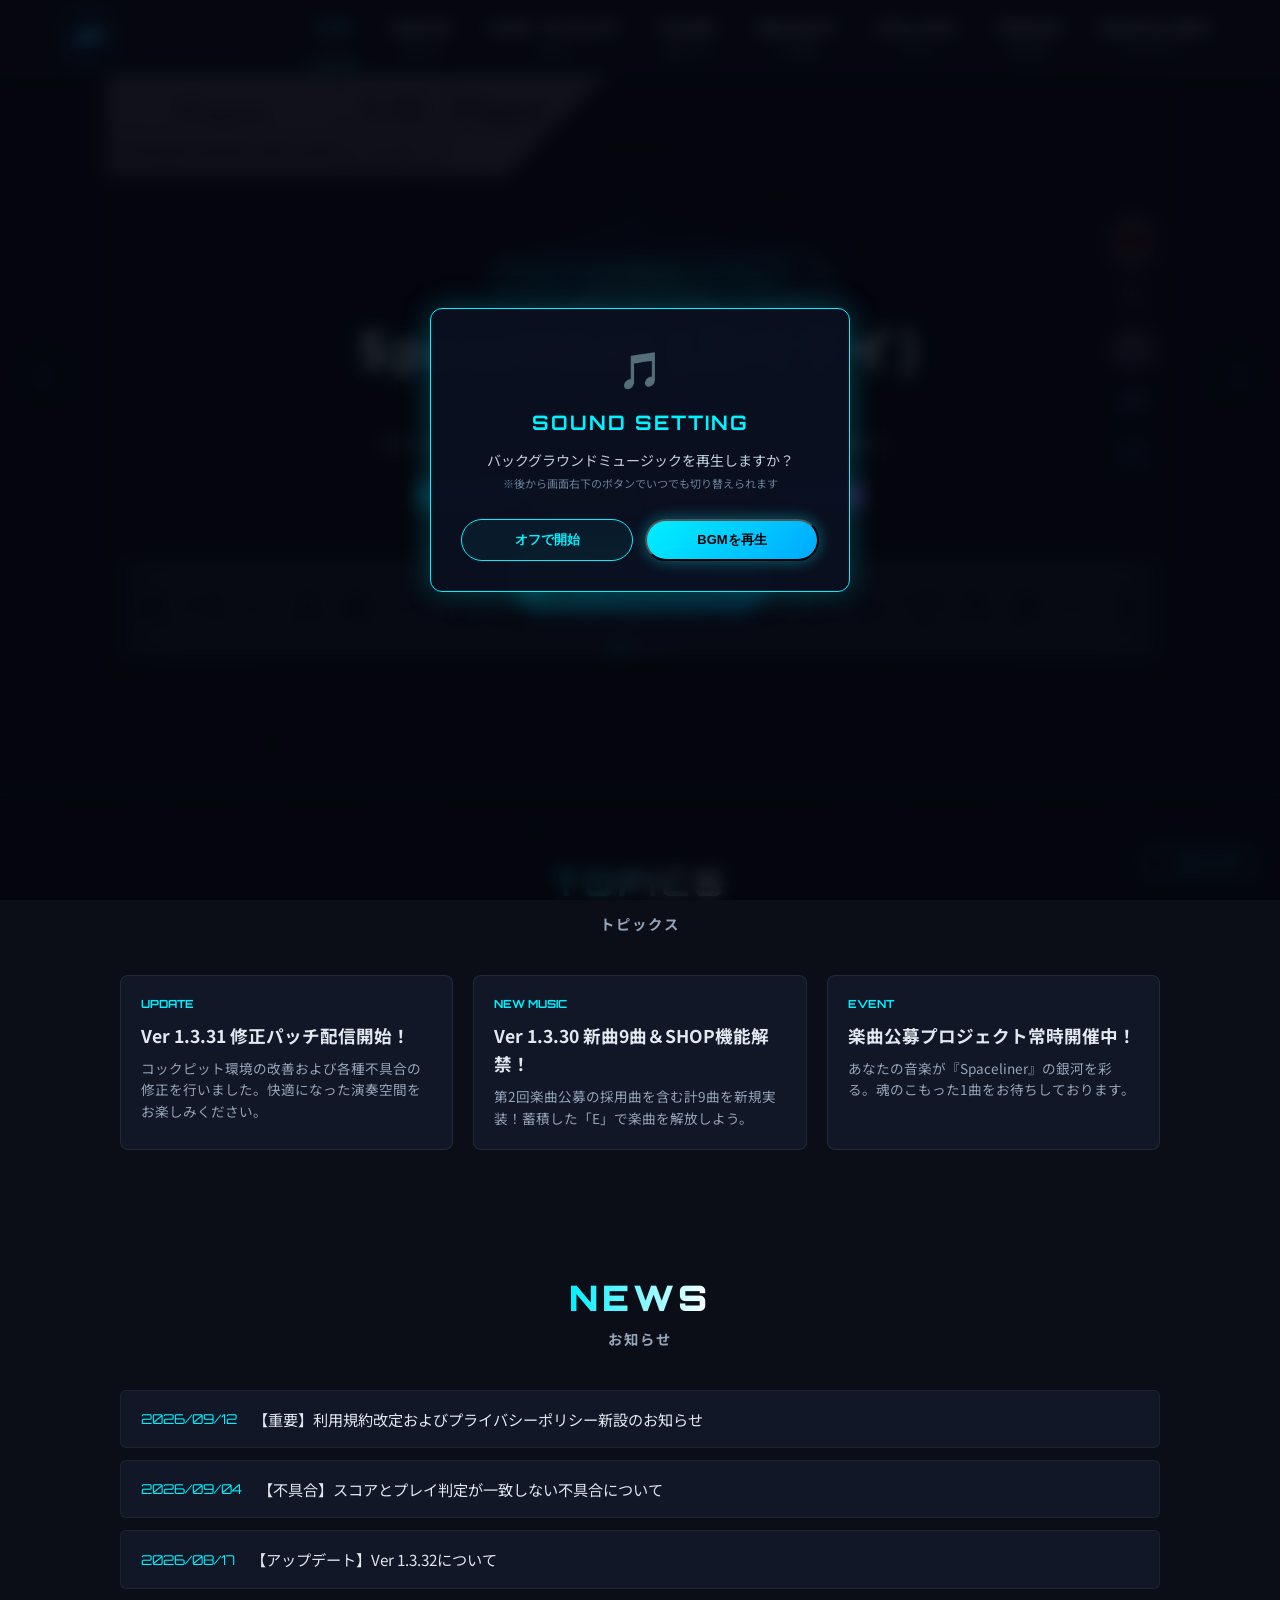
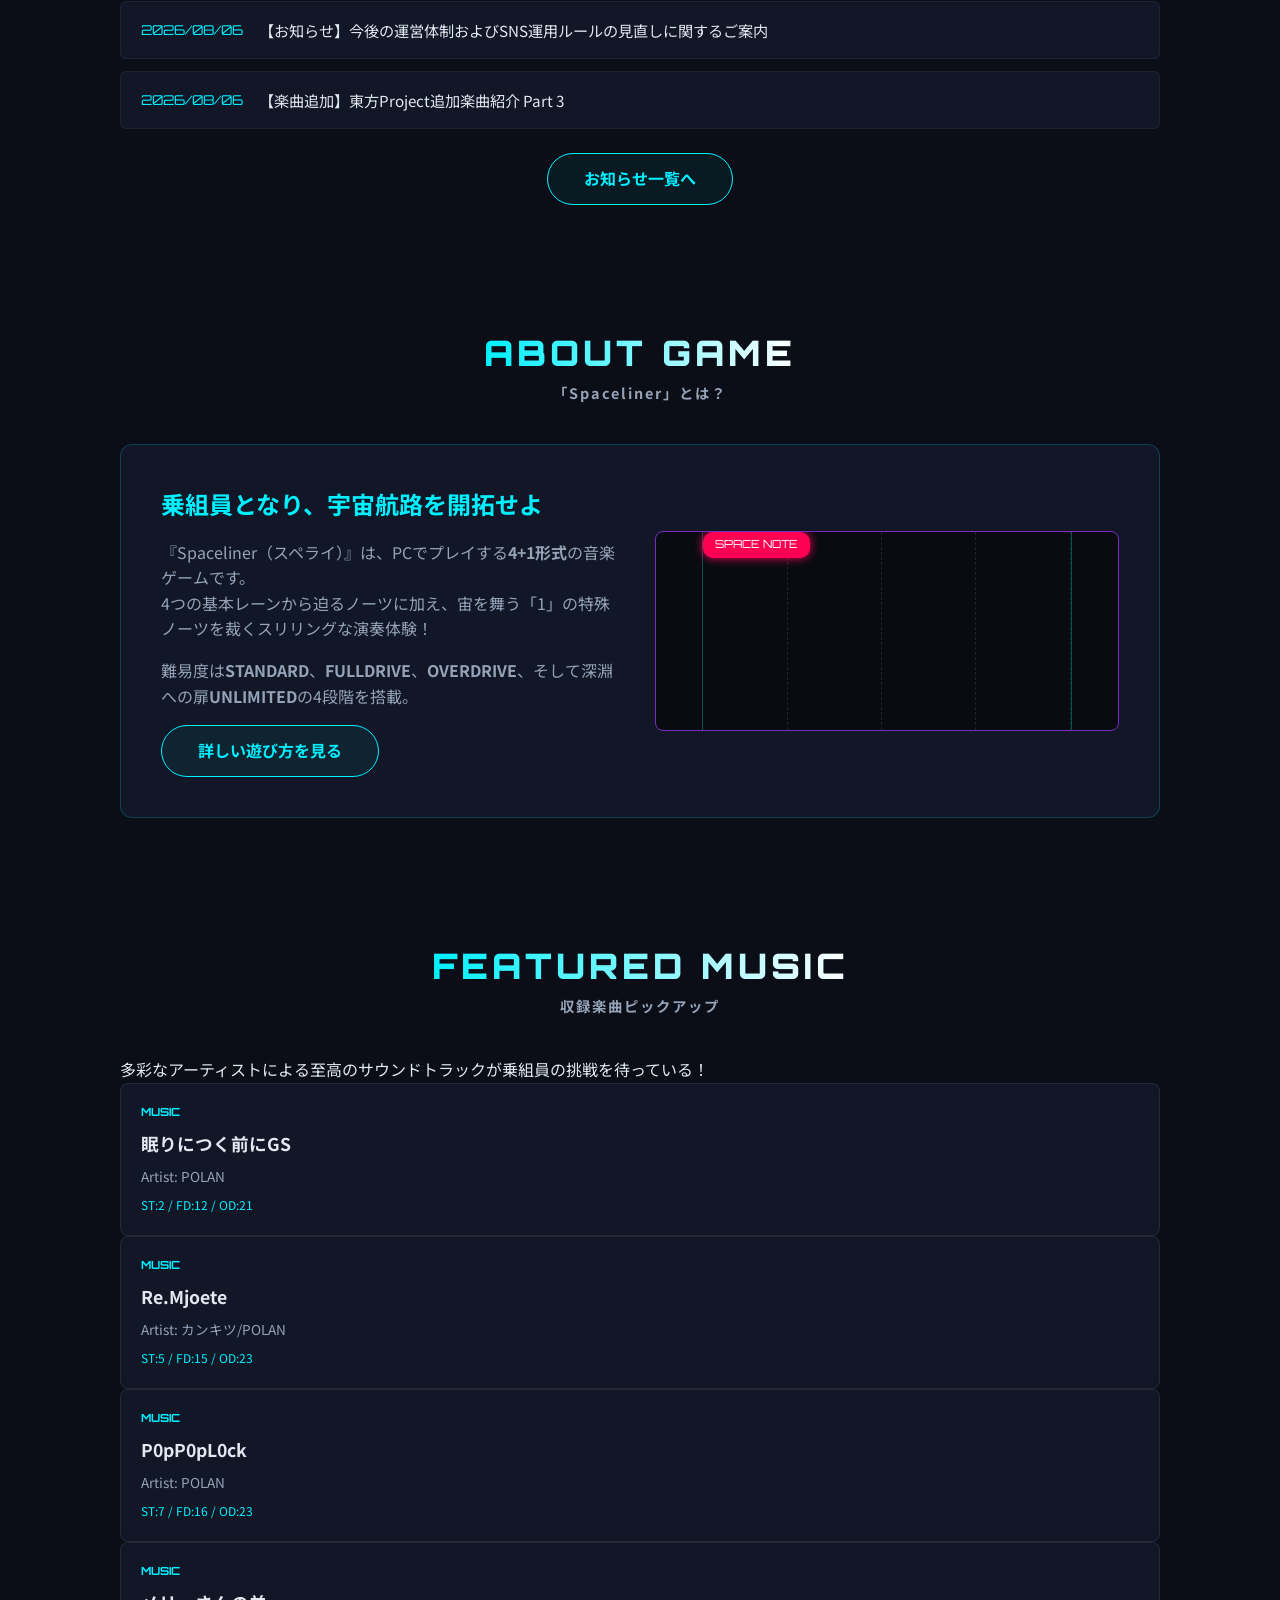
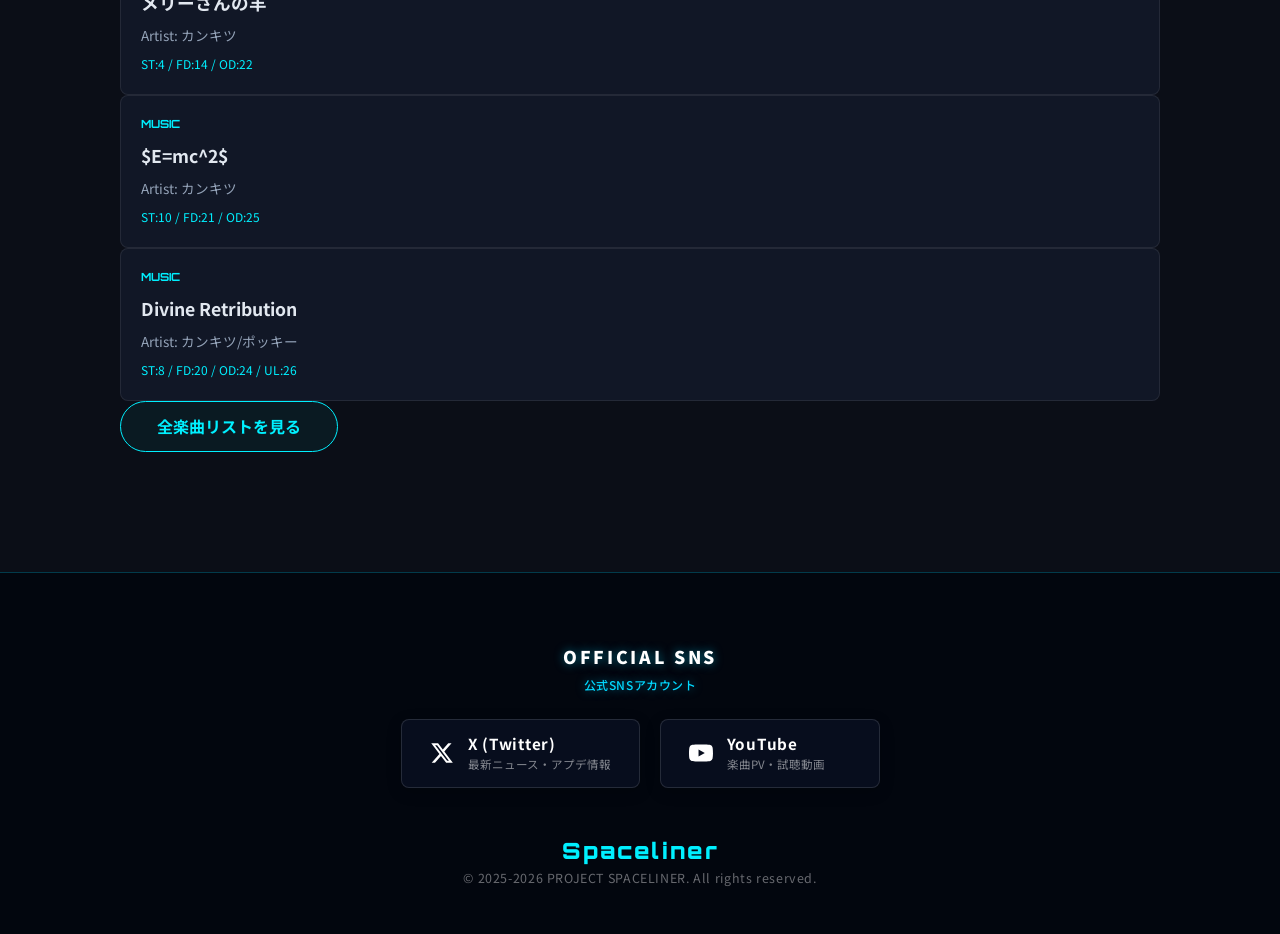
==== commit cb9b4d0a: "Update index.html" ====
--- a/index.html
+++ b/index.html
@@ -9,6 +9,7 @@
   <link rel="preconnect" href="https://fonts.gstatic.com" crossorigin>
   <link href="https://fonts.googleapis.com/css2?family=Orbitron:wght@400;700;900&family=Noto+Sans+JP:wght@400;700;900&display=swap" rel="stylesheet">
   <meta name="google-site-verification" content="_KMajbnJ4Vms5pa0WgsNROOZJy49E9UuADMhf4TitmY" />
+  <link rel="icon" href="spaceliner_icon_1024_fab.png">
 </head>
 <body class="page-top">
   <!-- 背景描画用Canvas（最背面に固定配置されます） -->
